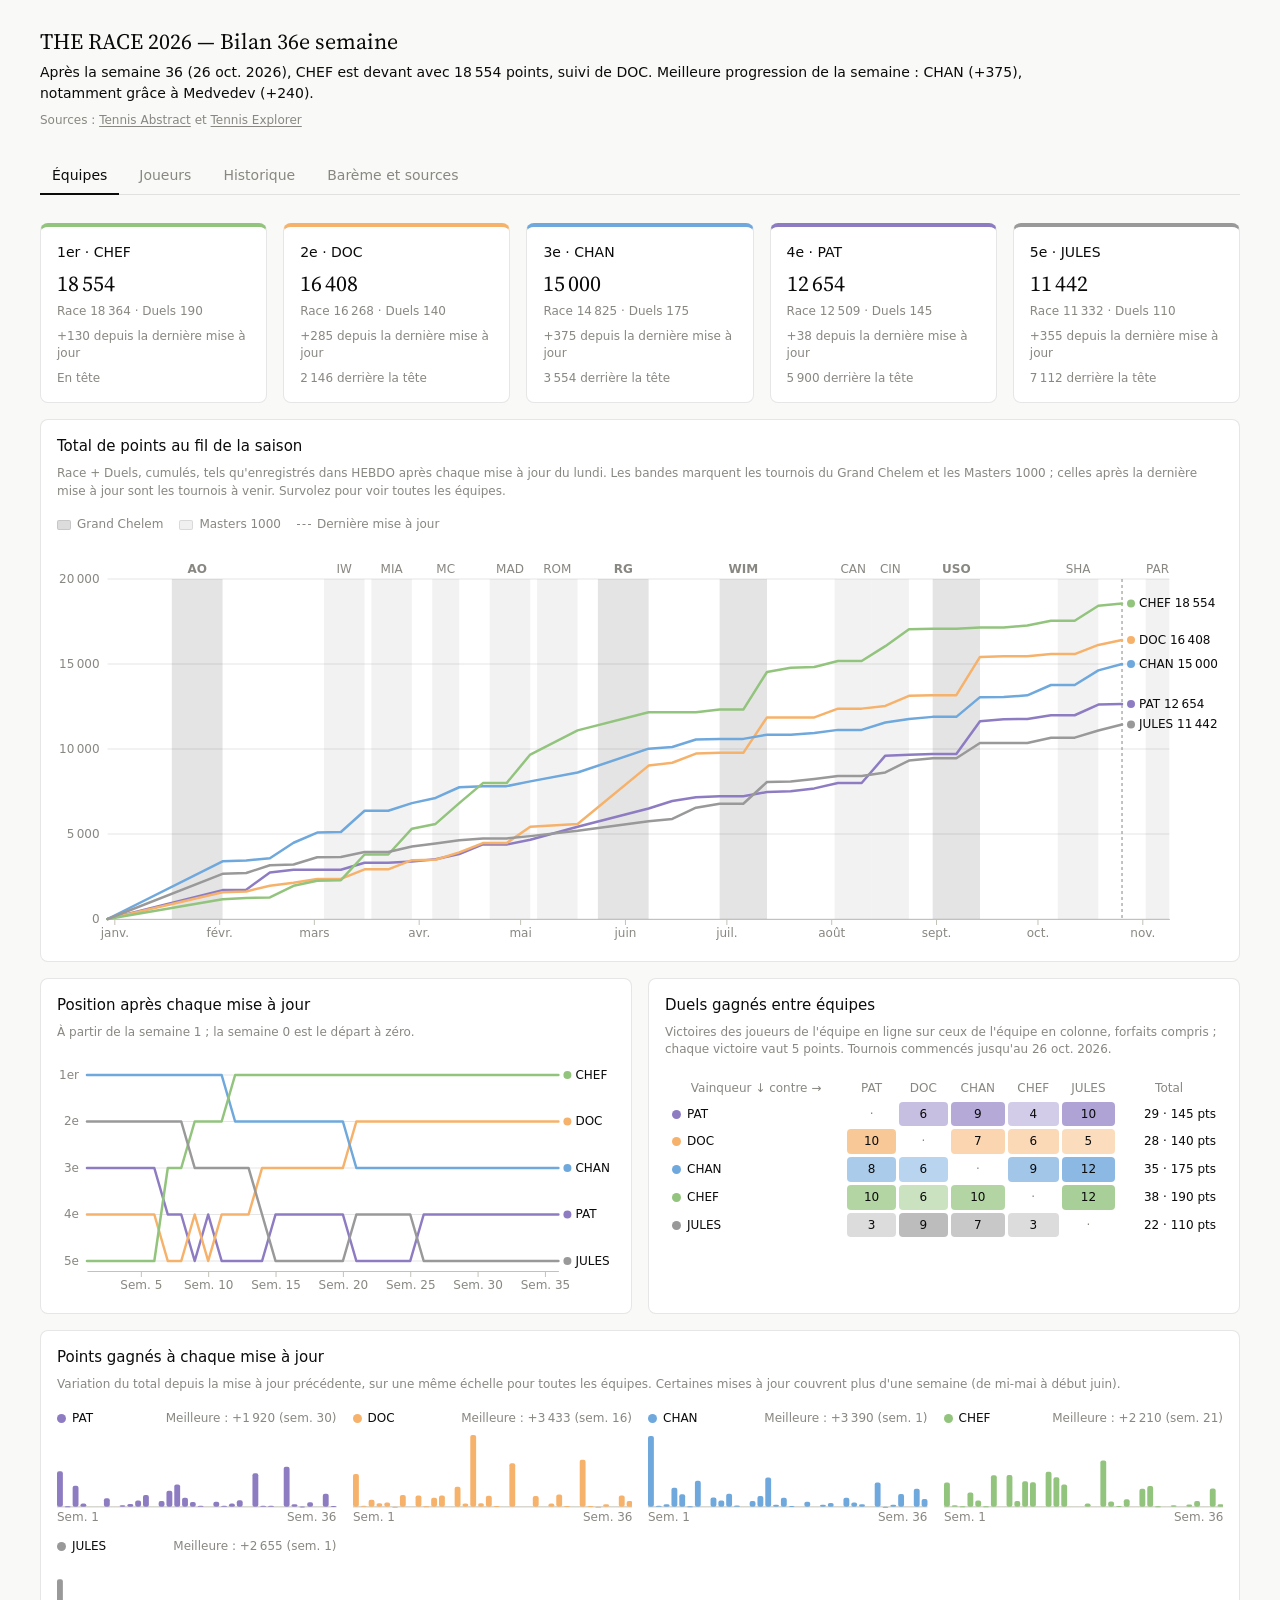
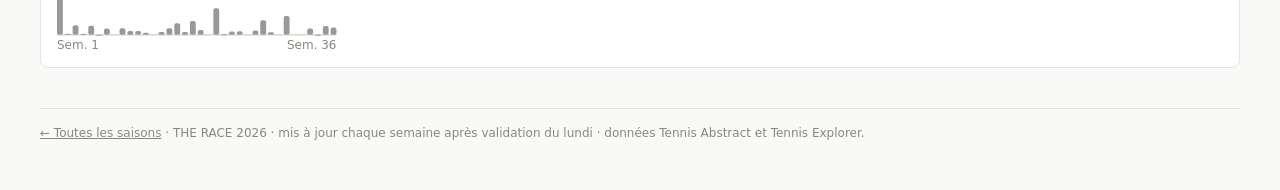
==== 2026/index.html @ b04ca981 "dashboard(2026): rework the Historique tab At Patrick's request (29 Oct 2026): - Palmarès: drop 3e, " ====
<!doctype html>
<html lang="fr">
<head>
  <meta charset="utf-8">
  <meta name="viewport" content="width=device-width, initial-scale=1">
  <meta name="robots" content="noindex, nofollow">
  <meta name="data-version" content="d1cd2b8565df">
  <title>THE RACE 2026 — Bilan 36e semaine</title>
  <meta name="description" content="Classement après la semaine 36 (26 octobre 2026) : CHEF en tête avec 18 554 points.">
  <meta property="og:type" content="website">
  <meta property="og:title" content="THE RACE 2026 — Bilan 36e semaine">
  <meta property="og:description" content="Classement après la semaine 36 (26 octobre 2026) : CHEF en tête avec 18 554 points.">
  <meta property="og:url" content="https://peozenou.github.io/race/2026/">
  <meta property="og:image" content="https://peozenou.github.io/race/2026/preview.png?v=d1cd2b8565df">
  <meta property="og:image:width" content="1200">
  <meta property="og:image:height" content="630">
  <link rel="icon" href="data:image/svg+xml,%3Csvg xmlns='http://www.w3.org/2000/svg' viewBox='0 0 64 64'%3E%3Ccircle cx='32' cy='32' r='28' fill='%23c8d94a'/%3E%3Cpath d='M10 22c14 6 30 6 44 0M10 42c14-6 30-6 44 0' stroke='%23fff' stroke-width='4' fill='none'/%3E%3C/svg%3E">
  <link rel="preconnect" href="https://fonts.googleapis.com">
  <link rel="preconnect" href="https://fonts.gstatic.com" crossorigin>
  <link rel="stylesheet" href="https://fonts.googleapis.com/css2?family=Source+Serif+4:opsz,wght@8..60,400;8..60,500&display=swap">
  <link rel="stylesheet" href="assets/theme.css?v=d1cd2b8565df">
  <script src="assets/d3.min.js"></script>
  <script src="assets/runtime.js?v=d1cd2b8565df"></script>
</head>
<body>
<main class="site">
<div id="dash-root">
<style>
.tr{font-family:var(--font-anthropic-sans);color:var(--color-fg);display:flex;flex-direction:column;gap:var(--cds-gap-lg);font-variant-numeric:tabular-nums}
.tr h1{font-family:var(--font-anthropic-serif);font-weight:400;font-size:var(--cds-font-size-title);margin:0;line-height:1.2}
.tr h2{font-size:var(--cds-font-size-heading);font-weight:var(--cds-font-weight-medium);margin:0}
.tr h3{font-size:var(--cds-font-size-body);font-weight:var(--cds-font-weight-medium);margin:var(--cds-gap-md) 0 var(--cds-gap-xs)}
.tr .tr-take{margin:var(--cds-gap-xs) 0 0;max-width:62rem;line-height:1.5}
.tr .tr-note{font-size:var(--cds-font-size-caption);color:var(--color-fg-muted);margin:var(--cds-gap-xs) 0 var(--cds-gap-md);line-height:1.45}
.tr .tr-head-note{margin-bottom:0}
.tr .tr-head-note a{color:inherit;text-decoration:underline;text-underline-offset:2px}
.tr .tr-head-note a:hover{color:var(--color-fg)}
.tr .tr-tabs{display:flex;gap:var(--cds-gap-xs);border-bottom:1px solid var(--color-border-line);flex-wrap:wrap}
.tr .tr-tab{appearance:none;background:none;border:0;border-bottom:2px solid transparent;margin-bottom:-1px;padding:var(--cds-pad-sm) var(--cds-pad-md);font:inherit;color:var(--color-fg-muted);cursor:pointer}
.tr .tr-tab[aria-selected="true"]{color:var(--color-fg);border-bottom-color:var(--color-fg)}
.tr .tr-page{display:flex;flex-direction:column;gap:var(--cds-gap-md)}
.tr .tr-page[hidden]{display:none}
.tr .tr-grid{display:grid;grid-template-columns:repeat(auto-fit,minmax(min(100%,20rem),1fr));gap:var(--cds-gap-md)}
.tr .tr-card{background:var(--color-panel);border:1px solid var(--color-border-line);border-radius:var(--cds-radius);padding:var(--cds-pad-lg);min-width:0}
.tr .tr-standings{display:grid;grid-template-columns:repeat(auto-fit,minmax(min(100%,10.5rem),1fr));gap:var(--cds-gap-md);min-height:9rem}
.tr .tr-team{border-top-width:4px;display:flex;flex-direction:column;gap:var(--cds-gap-xs)}
.tr .tr-team-top{display:flex;justify-content:space-between;align-items:baseline;gap:var(--cds-gap-sm);font-size:var(--cds-font-size-caption);color:var(--color-fg-muted)}
.tr .tr-team-name{font-weight:var(--cds-font-weight-medium);color:var(--color-fg);font-size:var(--cds-font-size-body)}
.tr .tr-big{font-family:var(--font-anthropic-serif);font-weight:400;font-size:var(--cds-font-size-title);line-height:1.1}
.tr .tr-sub{font-size:var(--cds-font-size-caption);color:var(--color-fg-muted)}
.tr .tr-up{color:var(--color-ok)}
.tr .tr-down{color:var(--color-bad)}
.tr .tr-pos{white-space:nowrap;font-variant-numeric:tabular-nums}
.tr .tr-muted{color:var(--color-fg-muted);font-style:italic}
.tr .tr-mark{color:var(--color-fg-muted);margin-left:1px;cursor:help}
.tr .tr-chart{position:relative;min-height:260px}
.tr .tr-chart svg,.tr .tr-mult svg{display:block}
.tr .tr-tick{fill:var(--color-fg-muted);font-size:var(--cds-font-size-caption)}
.tr .tr-axis .domain{stroke:var(--cds-chart-axis)}
.tr .tr-axis .tick line{stroke:var(--cds-chart-axis)}
.tr .tr-axis text{fill:var(--color-fg-muted);font-size:var(--cds-font-size-caption)}
.tr .tr-grid-line{stroke:var(--cds-chart-grid);stroke-width:1}
.tr .tr-endlabel{font-size:var(--cds-font-size-caption);fill:var(--color-fg)}
.tr .tr-band-label{font-size:var(--cds-font-size-caption);fill:var(--color-fg-muted)}
.tr .tr-seglabel{font-size:var(--cds-font-size-caption);fill:#1f1f1f;pointer-events:none}
.tr .tr-legend{display:flex;flex-wrap:wrap;gap:var(--cds-gap-md);font-size:var(--cds-font-size-caption);color:var(--color-fg-muted);margin:0 0 var(--cds-gap-sm)}
.tr .tr-legend span{display:inline-flex;align-items:center;gap:6px}
.tr .tr-lg{display:inline-block;width:14px;height:10px;border-radius:2px;border:1px solid var(--color-border-line)}
.tr .tr-lg-slam{background:color-mix(in srgb, var(--color-fg) 14%, transparent)}
.tr .tr-lg-m1000{background:color-mix(in srgb, var(--color-fg) 6%, transparent)}
.tr .tr-lg-last{width:14px;height:0;border:0;border-top:1px dashed var(--cds-chart-reference);border-radius:0}
.tr .tr-tip{position:absolute;pointer-events:none;background:var(--cds-surface-popover);border:1px solid var(--cds-border);border-radius:var(--cds-radius);box-shadow:var(--cds-shadow-popover);padding:var(--cds-pad-xs) var(--cds-pad-sm);font-size:var(--cds-font-size-caption);white-space:nowrap;z-index:3;display:none}
.tr .tr-tip-h{color:var(--cds-text-secondary);margin-bottom:2px}
.tr .tr-tip-r{display:flex;align-items:center;gap:6px}
.tr .tr-tip-r .tr-tip-v{margin-left:auto;padding-left:var(--cds-gap-sm)}
.tr .tr-tip-e{color:var(--cds-text-secondary);margin-top:2px}
.tr .tr-sw{width:8px;height:8px;border-radius:2px;display:inline-block;flex:none}
.tr .tr-legend .tr-lg-slot{display:flex;flex-wrap:wrap;align-items:center;gap:4px var(--cds-gap-md)}
.tr .tr-multiples{display:grid;grid-template-columns:repeat(auto-fit,minmax(min(100%,15rem),1fr));gap:var(--cds-gap-md);position:relative;min-height:7rem}
.tr .tr-mult-label{font-size:var(--cds-font-size-caption);display:flex;justify-content:space-between;gap:var(--cds-gap-sm);margin-bottom:4px}
.tr .tr-mult-label b{font-weight:var(--cds-font-weight-medium)}
.tr .tr-matrix-box{overflow-x:auto;min-height:10rem}
.tr .tr-matrix{width:100%;border-collapse:separate;border-spacing:3px;font-size:var(--cds-font-size-caption)}
.tr .tr-matrix th{font-weight:var(--cds-font-weight-medium);color:var(--color-fg-muted);text-align:center;padding:2px 4px}
.tr .tr-matrix th[scope=row]{text-align:left;color:var(--color-fg)}
.tr .tr-matrix td{text-align:center;padding:var(--cds-pad-xs);border-radius:4px;min-width:2.4rem}
.tr .tr-matrix td.tr-self{color:var(--color-fg-muted)}
.tr .tr-matrix td.tr-total{text-align:right;white-space:nowrap}
.tr .tr-filter{display:flex;flex-wrap:wrap;gap:var(--cds-gap-xs)}
.tr .tr-chip{appearance:none;font:inherit;font-size:var(--cds-font-size-caption);border:1px solid var(--color-border-line);background:var(--color-panel);color:var(--color-fg);border-radius:999px;padding:var(--cds-pad-xs) var(--cds-pad-md);cursor:pointer;display:inline-flex;align-items:center;gap:6px}
.tr .tr-chip[aria-pressed="true"]{border-color:var(--color-fg);font-weight:var(--cds-font-weight-medium)}
.tr .tr-card-head{display:flex;justify-content:space-between;align-items:flex-start;gap:var(--cds-gap-md);flex-wrap:wrap}
.tr .tr-search{font:inherit;font-size:var(--cds-font-size-caption);padding:var(--cds-pad-xs) var(--cds-pad-sm);border:1px solid var(--color-border-line);border-radius:var(--cds-radius);background:var(--color-bg);color:var(--color-fg);min-width:min(100%,12rem)}
.tr .tr-scroll{max-height:34rem;overflow:auto;container-type:inline-size}
.tr .tr-table{width:100%;border-collapse:collapse;font-size:var(--cds-font-size-caption)}
.tr .tr-table th{position:sticky;top:0;background:var(--color-panel);text-align:right;font-weight:var(--cds-font-weight-medium);color:var(--color-fg-muted);border-bottom:1px solid var(--color-border-line);padding:0;z-index:1;white-space:nowrap}
.tr .tr-table th.tr-l{text-align:left}
.tr .tr-table th button{appearance:none;background:none;border:0;font:inherit;color:inherit;cursor:pointer;padding:var(--cds-pad-xs) var(--cds-pad-sm);width:100%;text-align:inherit}
.tr .tr-table th span.tr-th{display:block;padding:var(--cds-pad-xs) var(--cds-pad-sm)}
.tr .tr-table td{padding:var(--cds-pad-xs) var(--cds-pad-sm);text-align:right;border-bottom:1px solid var(--color-border-line);white-space:nowrap}
.tr .tr-table td.tr-l{text-align:left}
.tr .tr-click tbody tr{cursor:pointer}
.tr .tr-click tbody tr:hover{background:var(--color-bg)}
.tr .tr-table tbody tr[aria-selected="true"]{background:var(--color-bg);box-shadow:inset 3px 0 0 var(--color-fg)}
.tr .tr-dot{display:inline-block;width:9px;height:9px;border-radius:50%;margin-right:6px;vertical-align:middle}
@container (max-width: 44rem){.tr .tr-sec{display:none}}
.tr .tr-kpis{display:grid;grid-template-columns:repeat(auto-fit,minmax(min(100%,8.5rem),1fr));gap:var(--cds-gap-md);margin:var(--cds-gap-md) 0}
.tr .tr-kpi-v{font-family:var(--font-anthropic-serif);font-size:var(--cds-font-size-title);font-weight:400;line-height:1.1}
.tr .tr-kpi-l{font-size:var(--cds-font-size-caption);color:var(--color-fg-muted)}
.tr .tr-bar-row{display:grid;grid-template-columns:5.5rem 1fr 4.5rem;align-items:center;gap:var(--cds-gap-sm);font-size:var(--cds-font-size-caption);margin:6px 0}
.tr .tr-bar-row .tr-r{text-align:right}
.tr .tr-bar{height:10px;background:var(--cds-chart-grid);border-radius:999px;overflow:hidden}
.tr .tr-bar>span{display:block;height:100%;border-radius:999px}
.tr .tr-fail{display:flex;align-items:center;justify-content:center;gap:6px;color:var(--color-fg-muted);font-size:var(--cds-font-size-caption);min-height:inherit;height:100%}
.tr .tr-fail::before{content:"";width:.375rem;height:.375rem;border-radius:50%;background:var(--color-bad)}
.tr [data-dash-source-state=empty]{color:transparent}
.tr [data-dash-source-state=refreshing]{opacity:.5;transition:opacity var(--cds-dur-slow)}
.tr .tr-prose ul{margin:0 0 var(--cds-gap-sm);padding-left:1.2rem;line-height:1.5}
.tr .tr-dl{display:grid;grid-template-columns:minmax(7rem,auto) 1fr;gap:var(--cds-gap-xs) var(--cds-gap-md);margin:0;font-size:var(--cds-font-size-caption)}
.tr .tr-dl dt{color:var(--color-fg-muted)}
.tr .tr-dl dd{margin:0}
.tr .tr-empty-msg{font-size:var(--cds-font-size-caption);color:var(--color-fg-muted)}
.tr .tr-hgrid{display:grid;grid-template-columns:repeat(auto-fill,minmax(min(100%,11.5rem),1fr));gap:var(--cds-gap-sm)}
.tr .tr-ed{appearance:none;font:inherit;text-align:left;color:inherit;background:var(--color-panel);border:1px solid var(--color-border-line);border-top-width:4px;border-radius:var(--cds-radius);padding:var(--cds-pad-md);cursor:pointer;display:flex;flex-direction:column;gap:4px;min-width:0}
.tr .tr-ed[aria-pressed="true"]{border-color:var(--color-fg);box-shadow:inset 0 0 0 1px var(--color-fg)}
.tr .tr-ed-y{display:flex;justify-content:space-between;align-items:baseline;gap:var(--cds-gap-xs)}
.tr .tr-ed-y b{font-family:var(--font-anthropic-serif);font-weight:400;font-size:var(--cds-font-size-title);line-height:1.1}
.tr .tr-ed ol{margin:2px 0 0;padding:0;list-style:none;font-size:var(--cds-font-size-caption)}
.tr .tr-ed li{display:flex;justify-content:space-between;gap:var(--cds-gap-xs)}
.tr .tr-tag{font-size:var(--cds-font-size-caption);color:var(--color-fg-muted);border:1px solid var(--color-border-line);border-radius:999px;padding:0 6px;white-space:nowrap}
.tr .tr-roster{border-collapse:separate;border-spacing:2px;font-size:var(--cds-font-size-caption);min-width:52rem;width:100%;table-layout:fixed}
.tr .tr-roster col.tr-rh{width:4.5rem}
.tr .tr-roster th{font-weight:var(--cds-font-weight-medium);color:var(--color-fg-muted);text-align:left;padding:2px 4px;white-space:nowrap}
.tr .tr-roster th[scope=row]{color:var(--color-fg)}
.tr .tr-roster td{vertical-align:top;padding:var(--cds-pad-xs) 6px;border-radius:4px;line-height:1.45;overflow-wrap:anywhere}
.tr .tr-roster td.tr-none{color:var(--color-fg-muted);text-align:center;vertical-align:middle}
.tr .tr-pl{display:block;border-radius:3px;padding:0 3px;margin:0 -3px 2px;cursor:default}
.tr .tr-pl.tr-hl{background:var(--color-fg);color:var(--color-panel)}
.tr .tr-pl.tr-hl .tr-ex,.tr .tr-pl.tr-hl .tr-mv{color:inherit}
.tr .tr-ex{color:var(--color-fg-muted);font-size:0.68rem;margin-left:3px;white-space:nowrap}
.tr .tr-mv{color:var(--color-fg-muted);margin-left:2px}
.tr .tr-path{display:inline-flex;flex-wrap:wrap;align-items:center;gap:4px}
.tr .tr-seg{display:inline-flex;align-items:center;gap:4px;white-space:nowrap}
.tr .tr-gap{color:var(--color-fg-muted);font-style:italic;white-space:nowrap}
.tr .tr-ed{position:relative}
.tr .tr-ed-pie{display:flex;align-items:center;gap:var(--cds-gap-sm);margin-top:2px}
.tr .tr-ed-pie svg{flex:none}
.tr .tr-ed-pie .tr-ed-c{font-size:var(--cds-font-size-caption);color:var(--color-fg-muted);line-height:1.35}
.tr .tr-ed-pie .tr-ed-c b{display:block;white-space:nowrap;color:var(--color-fg);font-weight:var(--cds-font-weight-medium)}
.tr .tr-ed-best{font-size:var(--cds-font-size-caption);line-height:1.35;border-top:1px solid var(--color-border-line);padding-top:var(--cds-pad-xs);margin-top:2px}
.tr .tr-ed-best span{color:var(--color-fg-muted)}
.tr .tr-ed-best b{font-weight:var(--cds-font-weight-medium)}
.tr .tr-pie-lbl{font-size:10px;fill:#1f1f1f;pointer-events:none;font-weight:500}
.tr .tr-xf-box{position:relative}
.tr .tr-xf-axis text{font-size:var(--cds-font-size-caption);fill:var(--color-fg-muted)}
.tr .tr-xf-list{display:flex;flex-direction:column;gap:6px;margin-top:var(--cds-gap-xs)}
.tr .tr-xf{display:grid;grid-template-columns:5.6rem 4.4rem 1fr;align-items:center;gap:var(--cds-gap-xs);font-size:var(--cds-font-size-caption)}
.tr .tr-xf-d{color:var(--color-fg-muted);white-space:nowrap}
.tr .tr-xf-sw{display:flex;flex-wrap:wrap;align-items:center;gap:4px}
.tr .tr-xf-p{border-radius:999px;padding:1px 8px;white-space:nowrap;border:1px solid transparent}
.tr .tr-xf-a{color:var(--color-fg-muted)}
.tr .tr-pill{display:inline-flex;align-items:center;gap:4px;border-radius:999px;padding:0 7px;white-space:nowrap}
.tr .tr-mv.tr-in{color:var(--color-ok);font-weight:var(--cds-font-weight-medium)}
.tr .tr-mv.tr-out{color:var(--color-bad);font-weight:var(--cds-font-weight-medium)}
.tr .tr-ex{border-radius:999px;padding:0 5px}
.tr .tr-tcols{display:grid;grid-template-columns:repeat(auto-fit,minmax(min(100%,12.5rem),1fr));gap:var(--cds-gap-sm);align-items:start}
.tr .tr-tcol{border:1px solid var(--color-border-line);border-top-width:4px;border-radius:var(--cds-radius);overflow:hidden}
.tr .tr-tcol-h{display:flex;justify-content:space-between;align-items:baseline;gap:var(--cds-gap-xs);padding:var(--cds-pad-xs) var(--cds-pad-sm);font-weight:var(--cds-font-weight-medium)}
.tr .tr-tcol-h span.tr-tcol-n{font-weight:400;font-size:var(--cds-font-size-caption);color:var(--color-fg-muted)}
.tr .tr-tcol ol{list-style:none;margin:0;padding:0}
.tr .tr-ten{padding:4px var(--cds-pad-sm);border-top:1px solid var(--color-border-line);font-size:var(--cds-font-size-caption);line-height:1.4}
.tr .tr-ten-n{display:flex;justify-content:space-between;gap:var(--cds-gap-xs)}
.tr .tr-ten-n b{font-weight:var(--cds-font-weight-medium);font-size:var(--cds-font-size-body)}
.tr .tr-ten-n b.tr-ten-old{font-weight:400}
.tr .tr-ten-y{color:var(--color-fg-muted);white-space:nowrap}
.tr .tr-ten-d{color:var(--color-fg-muted)}
.tr .tr-ten-x{margin-top:1px}
.tr .tr-ten.tr-hl{background:var(--color-fg);color:var(--color-panel)}
.tr .tr-ten.tr-hl .tr-ten-y,.tr .tr-ten.tr-hl .tr-ten-d,.tr .tr-ten.tr-hl .tr-mv{color:inherit}
.tr .tr-notes-y{display:grid;grid-template-columns:3.5rem 1fr;gap:var(--cds-gap-sm);padding:var(--cds-pad-xs) 0;border-top:1px solid var(--color-border-line)}
.tr .tr-notes-y b{font-family:var(--font-anthropic-serif);font-weight:400;font-size:var(--cds-font-size-body)}
.tr .tr-notes-y ul{margin:0}
</style>

<div class="tr" id="race-season" lang="fr">
  <header id="overview">
    <h1 id="head-title" data-source="standings" data-field="week" data-row="0">THE RACE 2026</h1>
    <p class="tr-take" id="takeaway"><span class="dash-skeleton">—</span></p>
    <p class="tr-note tr-head-note">Sources : <a href="https://www.tennisabstract.com/" target="_blank" rel="noopener">Tennis Abstract</a> et <a href="https://www.tennisexplorer.com/" target="_blank" rel="noopener">Tennis Explorer</a></p>
  </header>

  <nav class="tr-tabs" role="tablist" aria-label="Pages du tableau de bord">
    <button class="tr-tab" role="tab" id="tab-teams" data-tab="teams" aria-selected="true">Équipes</button>
    <button class="tr-tab" role="tab" id="tab-players" data-tab="players" aria-selected="false">Joueurs</button>
    <button class="tr-tab" role="tab" id="tab-history" data-tab="history" aria-selected="false">Historique</button>
    <button class="tr-tab" role="tab" id="tab-notes" data-tab="notes" aria-selected="false">Barème et sources</button>
  </nav>

  <section class="tr-page" id="teams" role="tabpanel" aria-labelledby="tab-teams">
    <div class="tr-standings" id="standings" data-source="standings"></div>

    <div class="tr-card" id="totals-card">
      <h2>Total de points au fil de la saison</h2>
      <p class="tr-note">Race + Duels, cumulés, tels qu'enregistrés dans HEBDO après chaque mise à jour du lundi. Les bandes marquent les tournois du Grand Chelem et les Masters 1000 ; celles après la dernière mise à jour sont les tournois à venir. Survolez pour voir toutes les équipes.</p>
      <div class="tr-legend" aria-hidden="true">
        <span><i class="tr-lg tr-lg-slam"></i>Grand Chelem</span>
        <span><i class="tr-lg tr-lg-m1000"></i>Masters 1000</span>
        <span><i class="tr-lg tr-lg-last"></i>Dernière mise à jour</span>
      </div>
      <div class="tr-chart dash-skeleton" id="totals-chart" data-source="team_weeks calendar team_colors"></div>
    </div>

    <div class="tr-grid">
      <div class="tr-card" id="rank-card">
        <h2>Position après chaque mise à jour</h2>
        <p class="tr-note">À partir de la semaine 1 ; la semaine 0 est le départ à zéro.</p>
        <div class="tr-chart dash-skeleton" id="rank-chart" data-source="team_weeks team_colors"></div>
      </div>
      <div class="tr-card" id="duels-card">
        <h2>Duels gagnés entre équipes</h2>
        <p class="tr-note">Victoires des joueurs de l'équipe en ligne sur ceux de l'équipe en colonne, forfaits compris ; chaque victoire vaut 5 points. Tournois commencés jusqu'au <span id="duel-asof" data-source="players" data-field="matches_through" data-row="0">—</span>.</p>
        <div class="tr-matrix-box dash-skeleton" id="duel-matrix"></div>
      </div>
    </div>

    <div class="tr-card" id="gains-card">
      <h2>Points gagnés à chaque mise à jour</h2>
      <p class="tr-note">Variation du total depuis la mise à jour précédente, sur une même échelle pour toutes les équipes. Certaines mises à jour couvrent plus d'une semaine (de mi-mai à début juin).</p>
      <div class="tr-multiples dash-skeleton" id="gains-chart" data-source="team_weeks team_colors"></div>
    </div>
  </section>

  <section class="tr-page" id="players" role="tabpanel" aria-labelledby="tab-players" hidden>
    <p class="tr-take" id="players-take"><span class="dash-skeleton">—</span></p>
    <div class="tr-filter" id="team-filter" role="group" aria-label="Équipe"></div>

    <div class="tr-card" id="composition-card">
      <h2>Contributions par équipe</h2>
      <p class="tr-note">Points Race de chaque joueur à la dernière mise à jour, total cumulé par équipe ; le détail par joueur s’obtient en passant dessus.</p>
      <div class="tr-legend" id="composition-legend" hidden></div>
      <div class="tr-chart dash-skeleton" id="composition-chart" data-source="player_season team_colors"></div>
    </div>

    <div class="tr-card" id="scatter-card">
      <h2>Tournois disputés et points par tournoi</h2>
      <p class="tr-note">Chaque bulle est un joueur : nombre de tournois disputés en 2026 (horizontal) et points Race moyens par tournoi (vertical) ; la surface de la bulle suit son total de points Race. Sont comptés les tournois où il a joué au moins un match, qualifications comprises, hors Coupe Davis et Laver Cup, qui ne rapportent pas de points ATP. Le filtre d'équipe s'applique aussi à ce graphique ; les axes restent à l'échelle de tous les joueurs, pour comparer les équipes entre elles. Données de la dernière mise à jour.</p>
      <div class="tr-legend" id="scatter-legend" aria-hidden="true"></div>
      <div class="tr-chart dash-skeleton" id="scatter-chart" data-source="player_events team_colors"></div>
    </div>

    <div class="tr-card" id="table-card">
      <div class="tr-card-head">
        <div>
          <h2>Joueurs</h2>
          <p class="tr-note">Points Race et gains : JOUEURS, c'est-à-dire la contribution comptée pour l'équipe. Bilan, titres, duels et classement ATP : dernière mise à jour ; Elo au <span id="tbl-elo" data-source="players" data-field="elo_date" data-row="0">—</span>. Cliquez sur une ligne pour voir la saison du joueur.</p>
        </div>
        <input type="search" class="tr-search" id="player-search" placeholder="Rechercher un joueur" aria-label="Rechercher un joueur">
      </div>
      <div class="tr-scroll">
        <table class="tr-table tr-click" id="player-table" data-source="player_season" data-row-key="player">
          <thead><tr>
            <th class="tr-l" data-field="pos"><button type="button" data-sort="pos" title="Place parmi les 30 postes selon les points Race comptés, et variation depuis la semaine précédente">Rang</button></th>
            <th class="tr-l" data-field="short"><button type="button" data-sort="short">Joueur</button></th>
            <th class="tr-l" data-field="team"><button type="button" data-sort="team">Équipe</button></th>
            <th data-field="race"><button type="button" data-sort="race">Pts Race</button></th>
            <th data-field="share"><button type="button" data-sort="share">Part de l'équipe</button></th>
            <th data-field="gain_week"><button type="button" data-sort="gain_week">Dern. sem.</button></th>
            <th class="tr-sec" data-field="gain_4"><button type="button" data-sort="gain_4">4 dern. sem.</button></th>
            <th class="tr-sec tr-l" data-field="series"><span class="tr-th">Tendance</span></th>
            <th data-field="record"><button type="button" data-sort="win_pct">V–D</button></th>
            <th class="tr-sec" data-field="titles"><button type="button" data-sort="titles">Titres</button></th>
            <th data-field="duel_pts"><button type="button" data-sort="duel_pts">Pts duels</button></th>
            <th class="tr-sec" data-field="atp_rank"><button type="button" data-sort="atp_rank">Rang ATP</button></th>
            <th class="tr-sec" data-field="elo"><button type="button" data-sort="elo">Elo</button></th>
          </tr></thead>
          <tbody></tbody>
        </table>
      </div>
      <p class="tr-note" id="player-qual" data-source="player_season" hidden></p>
    </div>

    <div class="tr-card" id="player-detail">
      <p class="tr-empty-msg" id="detail-empty">Choisissez un joueur dans le tableau pour voir sa saison.</p>
      <div id="detail-body" hidden>
        <h2 id="detail-name"></h2>
        <div class="tr-filter" id="detail-pick" role="group" aria-label="Saison affichée" hidden></div>
        <p class="tr-note" id="detail-sub"></p>
        <div class="tr-kpis" id="detail-kpis"></div>
        <p class="tr-note" id="detail-qual" hidden></p>
        <div class="tr-grid">
          <div>
            <h3 id="detail-race-title">Points Race à chaque mise à jour</h3>
            <div class="tr-chart" id="detail-race" data-source="joueurs hebdo"></div>
          </div>
          <div>
            <h3>Bilan par surface</h3>
            <div id="detail-surface"></div>
            <h3>Bilan par catégorie de tournoi</h3>
            <table class="tr-table" id="detail-levels" data-source="player_levels" data-row-key="player,level">
              <thead><tr><th class="tr-l" data-field="level"><span class="tr-th">Catégorie</span></th><th data-field="w"><span class="tr-th">Gagnés</span></th><th data-field="l"><span class="tr-th">Perdus</span></th></tr></thead>
              <tbody></tbody>
            </table>
            <p class="tr-note" id="detail-extra"></p>
          </div>
        </div>
        <h3>Derniers matchs</h3>
        <div class="tr-scroll">
          <table class="tr-table" id="detail-matches" data-source="matches" data-row-key="mid">
            <thead><tr>
              <th class="tr-l" data-field="event_date"><span class="tr-th">Semaine du</span></th>
              <th class="tr-l" data-field="event"><span class="tr-th">Tournoi</span></th>
              <th class="tr-l" data-field="round"><span class="tr-th">Tour</span></th>
              <th class="tr-l tr-sec" data-field="surface"><span class="tr-th">Surface</span></th>
              <th class="tr-l" data-field="result"><span class="tr-th">Résultat</span></th>
              <th class="tr-l" data-field="opponent"><span class="tr-th">Adversaire</span></th>
              <th class="tr-sec" data-field="opponent_rank"><span class="tr-th">Rang adv.</span></th>
              <th class="tr-l tr-sec" data-field="score"><span class="tr-th">Score</span></th>
            </tr></thead>
            <tbody></tbody>
          </table>
        </div>
      </div>
    </div>
  </section>

  <section class="tr-page" id="history" role="tabpanel" aria-labelledby="tab-history" hidden>
    <div class="tr-card" id="hist-honours-card">
      <h2>Palmarès</h2>
      <p class="tr-note">Classements finaux des éditions terminées, de 2019 à 2025 ; chaque équipe est jugée sur les éditions qu'elle a disputées, indiquées avec son rang moyen. Le nombre d'équipes a changé (3 en 2019, 4 de 2020 à 2024, 5 depuis 2025), si bien qu'un même rang moyen n'a pas tout à fait le même poids. Le % total pts est la part moyenne de l'équipe dans le total des points de toutes les équipes ; il compare les éditions malgré le changement de barème en 2022 (points par tour atteint jusqu'en 2021, points ATP Race ensuite).</p>
      <div class="tr-scroll">
        <table class="tr-table" id="hist-honours" data-source="hist_honours" data-row-key="team">
          <thead><tr>
            <th class="tr-l"><span class="tr-th">Équipe</span></th>
            <th><span class="tr-th">Titres</span></th>
            <th class="tr-l tr-sec"><span class="tr-th">Années</span></th>
            <th class="tr-sec"><span class="tr-th">2e</span></th>
            <th class="tr-l"><span class="tr-th">Rang moyen</span></th>
            <th><span class="tr-th">% total pts</span></th>
            <th><span class="tr-th">2026 (en cours)</span></th>
          </tr></thead>
          <tbody></tbody>
        </table>
      </div>
    </div>

    <div class="tr-card" id="hist-bump-card">
      <h2>Classement final de chaque édition</h2>
      <p class="tr-note">Position de chaque équipe à la fin de chaque édition ; 2026 en pointillé, à la dernière mise à jour. Survolez pour voir les totaux.</p>
      <div class="tr-chart dash-skeleton" id="hist-bump" data-source="hist_season_list team_colors"></div>
    </div>

    <div class="tr-card" id="hist-editions-card">
      <h2>Éditions</h2>
      <p class="tr-note">Cliquer sur chaque édition pour voir les détails.</p>
      <div class="tr-hgrid" id="hist-editions" data-source="hist_season_list hist_players player_season team_colors"></div>
      <div id="hist-season" hidden>
        <h3 id="hist-season-title"></h3>
        <p class="tr-take" id="hist-season-take"></p>
        <div class="tr-legend" id="hist-season-legend" aria-hidden="true">
          <span><i class="tr-lg tr-lg-slam"></i>Grand Chelem</span>
          <span><i class="tr-lg tr-lg-m1000"></i>Masters 1000</span>
        </div>
        <div class="tr-chart" id="hist-season-chart" data-source="hist_hebdo hist_calendar"></div>
        <div class="tr-grid">
          <div>
            <h3>Meilleurs joueurs de l'édition</h3>
            <p class="tr-note" id="hist-top-note"></p>
            <div class="tr-scroll">
              <table class="tr-table" id="hist-top" data-source="hist_players">
                <thead><tr>
                  <th class="tr-l"><span class="tr-th">Joueur</span></th>
                  <th class="tr-l"><span class="tr-th">Équipe</span></th>
                  <th><span class="tr-th">Points comptés</span></th>
                  <th><span class="tr-th">V–D</span></th>
                  <th><span class="tr-th">Titres</span></th>
                  <th><span class="tr-th">Rang ATP</span></th>
                </tr></thead>
                <tbody></tbody>
              </table>
            </div>
          </div>
          <div>
            <h3>Transferts en cours de saison</h3>
            <p class="tr-note" id="hist-transfers-note">Date de chaque transfert dans la saison ; couleur de l'équipe pour le joueur sortant, teinte plus foncée pour le joueur entrant.</p>
            <div class="tr-xf-box" id="hist-transfers" data-source="hist_season_list team_colors"></div>
          </div>
        </div>
      </div>
    </div>

    <div class="tr-card" id="hist-rosters-card">
      <div class="tr-card-head">
        <div>
          <h2>Compositions des équipes</h2>
          <p class="tr-note" id="hist-rosters-note"></p>
        </div>
        <div class="tr-filter" id="hist-roster-view" role="group" aria-label="Présentation">
          <button type="button" class="tr-chip" data-view="season" aria-pressed="true">Par édition</button>
          <button type="button" class="tr-chip" data-view="team" aria-pressed="false">Par équipe</button>
        </div>
      </div>
      <div class="tr-matrix-box dash-skeleton" id="hist-rosters" data-source="hist_roster_all team_colors"></div>
      <div class="tr-tcols dash-skeleton" id="hist-tenures" data-source="hist_tenures team_colors" hidden></div>
    </div>

    <div class="tr-card" id="hist-movers-card">
      <h2>Joueurs passés par plusieurs équipes</h2>
      <p class="tr-note">Parcours de chaque joueur sélectionné par au moins deux équipes, dans l'ordre des éditions ; les éditions où il n'était dans aucune équipe apparaissent en italique.</p>
      <div class="tr-scroll">
        <table class="tr-table" id="hist-movers" data-source="hist_movers" data-row-key="key">
          <thead><tr>
            <th class="tr-l"><span class="tr-th">Joueur</span></th>
            <th class="tr-l"><span class="tr-th">Parcours</span></th>
            <th><span class="tr-th">Équipes</span></th>
          </tr></thead>
          <tbody></tbody>
        </table>
      </div>
    </div>

    <div class="tr-card" id="hist-departures-card">
      <div class="tr-card-head">
        <div>
          <h2>Que deviennent les joueurs partis ?</h2>
          <p class="tr-note" id="hist-dep-note">Chaque départ d'une équipe, en fin d'édition ou en cours de saison, avec le classement ATP du joueur en fin d'année ensuite, qu'il ait rejoint une autre équipe ou non. ▲ : mieux classé aujourd'hui qu'à son départ.</p>
        </div>
      </div>
      <div class="tr-filter" id="hist-dep-filter" role="group" aria-label="Équipe quittée"></div>
      <div class="tr-scroll">
        <table class="tr-table" id="hist-departures" data-source="hist_departures" data-row-key="id">
          <thead><tr>
            <th class="tr-l"><span class="tr-th">Joueur</span></th>
            <th class="tr-l"><span class="tr-th">Quitte</span></th>
            <th class="tr-l"><span class="tr-th">Départ</span></th>
            <th><span class="tr-th">Rang ATP au départ</span></th>
            <th class="tr-l"><span class="tr-th">Ensuite</span></th>
            <th class="tr-l tr-sec"><span class="tr-th">Rang ATP en fin d'année</span></th>
            <th><span class="tr-th">Meilleur rang depuis</span></th>
            <th><span class="tr-th">Rang actuel</span></th>
          </tr></thead>
          <tbody></tbody>
        </table>
      </div>
      <p class="tr-note" id="hist-dep-src"></p>
    </div>
  </section>

  <section class="tr-page" id="notes" role="tabpanel" aria-labelledby="tab-notes" hidden>
    <div class="tr-grid">
      <div class="tr-card tr-prose" id="scoring">
        <h2>Comment les points sont comptés</h2>
        <p class="tr-note">Tel que le classeur les calcule.</p>
        <ul>
          <li><b>Race</b> : somme des points ATP Race des six joueurs de l'équipe (Tennis Explorer), plus tout ajustement d'équipe approuvé.</li>
          <li><b>Duels</b> : 5 points pour chaque victoire d'un joueur de l'équipe sur un joueur d'une autre équipe, comptée lorsque la date du tournoi sur Tennis Abstract précède la clôture du lundi.</li>
          <li><b>Total</b> = Race + Duels. Le classement s'appuie sur les effectifs actuels, et non sur l'appartenance au moment de chaque match.</li>
          <li><b>Transferts</b> : l'équipe garde les points Race et de duel acquis par le joueur sortant ; le joueur entrant ne compte que les points gagnés après son arrivée. <span id="transfers-list" data-source="players">—</span></li>
        </ul>
      </div>
      <div class="tr-card" id="sources-card">
        <h2>Sources et dates</h2>
        <p class="tr-note">Ce que lit chaque partie de la page.</p>
        <dl class="tr-dl">
          <dt>Totaux d'équipe</dt><dd>Feuille HEBDO du classeur, instantané. Dernière mise à jour : <span id="src-week" data-source="standings" data-field="date" data-row="0">—</span>.</dd>
          <dt>Points Race des joueurs</dt><dd>Feuille JOUEURS du classeur, instantané.</dd>
          <dt>Couleurs des équipes</dt><dd>Celles du classeur.</dd>
          <dt>Matchs et duels</dt><dd>Tennis Abstract, copiés dans le classeur ; tournois commencés jusqu'au <span id="src-matches" data-source="players" data-field="matches_through" data-row="0">—</span>.</dd>
          <dt>Classements ATP et Race</dt><dd>Tennis Explorer, <span id="src-rank" data-source="players" data-field="rankings_date" data-row="0">—</span>.<span id="src-rank-out" data-source="players" data-field="rankings_date"></span></dd>
          <dt>Elo et yElo</dt><dd>Tennis Abstract, <span id="src-elo" data-source="players" data-field="elo_date" data-row="0">—</span>.</dd>
          <dt>Calendrier</dt><dd>Calendrier ATP Tour 2026 (Grand Chelem et Masters 1000).</dd>
          <dt>Historique</dt><dd>Classeurs THE RACE 2019 à 2025 convertis au format de ce tableau, corrections documentées (dossier <a href="https://github.com/peozenou/race/tree/main/history" target="_blank" rel="noopener">history</a>) ; 2026 à la dernière mise à jour. Classements ATP de fin d'année : Jeff Sackmann (2019 à 2023), Tennis Explorer (2024 à 2026).</dd>
        </dl>
      </div>
    </div>
    <div class="tr-card tr-prose" id="data-notes-card">
      <h2>Notes sur les données</h2>
      <p class="tr-note">Corrections et réserves sur les données de chaque édition ; le détail figure dans le dossier <a href="https://github.com/peozenou/race/tree/main/history" target="_blank" rel="noopener">history</a>.</p>
      <div id="data-notes"></div>
    </div>

  </section>
</div>

<script>
dash.calc('standings', {
  inputs: ['hebdo'],
  title: 'Classement à la dernière mise à jour',
  description: "Chaque équipe à la dernière semaine de HEBDO, classée par total, avec la variation depuis la semaine précédente et les écarts avec la tête et avec l'équipe juste devant.",
  fn: (hebdo) => {
    const weeks = [...new Set(hebdo.map((r) => r.week))].sort((a, b) => a - b);
    const last = weeks[weeks.length - 1];
    const prev = weeks.length > 1 ? weeks[weeks.length - 2] : null;
    const order = (w) => hebdo.filter((r) => r.week === w).sort((a, b) => b.total - a.total || a.team.localeCompare(b.team));
    const now = order(last);
    const before = prev === null ? [] : order(prev);
    return now.map((r, i) => {
      const p = before.find((b) => b.team === r.team);
      return {
        team: r.team, rank: i + 1, week: r.week, date: r.date, total: r.total, race: r.race, duels: r.duels,
        change: p ? r.total - p.total : null,
        previous_rank: p ? before.indexOf(p) + 1 : null,
        gap_to_leader: now[0].total - r.total,
        gap_to_next: i > 0 ? now[i - 1].total - r.total : null,
      };
    });
  },
});

dash.calc('team_weeks', {
  inputs: ['hebdo'],
  title: "Totaux d'équipe par semaine",
  description: "Chaque semaine de HEBDO avec la position de chaque équipe cette semaine-là et les points gagnés depuis la mise à jour précédente.",
  fn: (hebdo) => {
    const weeks = [...new Set(hebdo.map((r) => r.week))].sort((a, b) => a - b);
    const out = [];
    weeks.forEach((w, k) => {
      const rows = hebdo.filter((r) => r.week === w).sort((a, b) => b.total - a.total || a.team.localeCompare(b.team));
      rows.forEach((r, i) => {
        const prev = k > 0 ? hebdo.find((p) => p.week === weeks[k - 1] && p.team === r.team) : null;
        out.push({ team: r.team, week: w, date: r.date, total: r.total, race: r.race, duels: r.duels, rank: i + 1, gain: prev ? r.total - prev.total : null });
      });
    });
    return out;
  },
});

// Approved qualifications shown on the page (release 2026-10-26-w36-r1); the data files are not altered.
// 'hold': an incoming player's contribution stays at 0 until the transfer entry baseline is established.
// 'adjust': an approved team adjustment is included in the credited JOUEURS contribution.
// Each entry applies only while the latest JOUEURS week confirms it (hold: credited 0; adjust: credited differs from raw Race).
// Lehecka's hold ended with w35-r2/w36-r1: entry baseline confirmed at 2 055 (TE, 5 Oct 2026), credited from week 35.
const RACE_QUAL = {
  'Kouame Moise': { kind: 'adjust' },
};

dash.calc('player_season', {
  inputs: ['joueurs', 'players'],
  title: 'Bilan de saison par joueur',
  description: "Une ligne par poste de l'équipe (six par équipe) : points Race comptés à la dernière mise à jour, part de la somme Race de l'équipe et gains récents (JOUEURS), joints par nom au bilan, aux titres, aux duels, au rang ATP et à l'Elo. Un remplacement en cours de saison forme une seule ligne « sortant/entrant » qui additionne les deux contributions ; bilan, rang et Elo sont ceux du joueur entrant, les points de duel ceux du poste. Les graphiques distinguent les deux parts : couleur de l'équipe pour le sortant, teinte plus foncée pour l'entrant. Une contribution retenue en attente du point de départ d'un transfert n'a pas de gain affiché.",
  fn: (joueurs, players) => {
    const weeks = [...new Set(joueurs.map((r) => r.week))].sort((a, b) => a - b);
    const last = weeks[weeks.length - 1];
    const val = new Map(joueurs.map((r) => [r.player + '|' + r.week, r.race]));
    const at = (n, w) => (w === undefined || !val.has(n + '|' + w) ? null : val.get(n + '|' + w));
    const teamOf = new Map(joueurs.map((r) => [r.player, r.team]));
    const sums = new Map();
    teamOf.forEach((t, n) => sums.set(t, (sums.get(t) || 0) + (at(n, last) || 0)));
    const base = (s) => String(s || '').replace(/ \((sorti|entré)\)$/, '');
    // Pair each outgoing player with the incoming player of the same team and transfer date.
    const moves = new Map();
    players.filter((p) => p.transfer_date && teamOf.has(p.player)).forEach((p) => {
      const k = teamOf.get(p.player) + '|' + p.transfer_date;
      const m = moves.get(k) || { out: [], in: [] };
      (/\(sorti\)$/.test(p.short || '') ? m.out : m.in).push(p);
      moves.set(k, m);
    });
    const slotOf = new Map();
    moves.forEach((m) => {
      if (m.out.length !== 1 || m.in.length !== 1) return;
      const s = { out: m.out[0].player, in: m.in[0].player, outShort: base(m.out[0].short), inShort: base(m.in[0].short), date: m.in[0].transfer_date };
      slotOf.set(s.out, s); slotOf.set(s.in, s);
    });
    const single = (n) => {
      const p = players.find((x) => x.player === n) || {};
      const race = at(n, last);
      const w1 = at(n, weeks[weeks.length - 2]);
      const w4 = at(n, weeks[weeks.length - 5]);
      const played = (p.w || 0) + (p.l || 0);
      const sum = sums.get(teamOf.get(n));
      const raw = p.race_points ?? null;
      const q = RACE_QUAL[n];
      const qual = !q ? null
        : q.kind === 'hold' ? (race === 0 && p.transfer_date ? 'hold' : null)
        : q.kind === 'adjust' ? (race !== null && raw !== null && race !== raw ? 'adjust' : null) : null;
      const held = qual === 'hold';
      return {
        player: n, short: p.short || n, team: teamOf.get(n), week: last, race, raw, qual,
        share: held ? null : sum ? race / sum : null,
        gain_week: held || w1 === null || race === null ? null : race - w1,
        gain_4: held || w4 === null || race === null ? null : race - w4,
        series: weeks.map((w) => (held ? null : at(n, w))),
        w: p.w ?? null, l: p.l ?? null,
        record: p.w === undefined ? null : `${p.w}–${p.l}`,
        win_pct: played ? p.w / played : null,
        titles: p.titles ?? null, duel_pts: p.duel_pts ?? null,
        atp_rank: p.atp_rank ?? null, elo: p.elo ?? null, yelo: p.yelo ?? null,
        slot: null,
      };
    };
    const out = [];
    [...teamOf.keys()].forEach((n) => {
      const s = slotOf.get(n);
      if (!s) { out.push(single(n)); return; }
      if (n !== s.in) return; // the slot is emitted once, under the incoming player
      const a = single(s.out), b = single(s.in);
      const series = weeks.map((w) => { const x = at(s.out, w), y = at(s.in, w); return x === null && y === null ? null : (x || 0) + (y || 0); });
      const race = series[series.length - 1];
      const w1 = series.length > 1 ? series[series.length - 2] : null;
      const w4 = series.length > 4 ? series[series.length - 5] : null;
      const held = b.qual === 'hold';
      const sum = sums.get(b.team);
      out.push(Object.assign({}, b, {
        short: s.outShort + '/' + s.inShort, race, series,
        share: sum && race !== null ? race / sum : null,
        gain_week: held || w1 === null || race === null ? null : race - w1,
        gain_4: held || w4 === null || race === null ? null : race - w4,
        duel_pts: a.duel_pts === null && b.duel_pts === null ? null : (a.duel_pts || 0) + (b.duel_pts || 0),
        slot: s, out_race: a.race, in_race: b.race,
        out_series: weeks.map((w) => at(s.out, w)), in_series: weeks.map((w) => at(s.in, w)),
      }));
    });
    // Position of each lineup line among all lines by credited Race points, this week and the week before
    // (ties share a position). A line with no credited value that week has no position.
    const posAt = (i) => {
      const v = out.map((r) => (r.series && r.series.length > i && i >= 0 ? r.series[i] : null));
      return v.map((x) => (x === null ? null : 1 + v.filter((y) => y !== null && y > x).length));
    };
    const now = posAt(weeks.length - 1), before = posAt(weeks.length - 2);
    out.forEach((r, i) => { r.pos = now[i]; r.prev_pos = before[i]; r.pos_move = now[i] !== null && before[i] !== null ? before[i] - now[i] : null; });
    return out;
  },
});

dash.calc('duel_matrix', {
  inputs: ['matches'],
  title: 'Duels gagnés entre équipes',
  description: "Victoires (forfaits compris, comme dans le décompte des duels) des joueurs de chaque équipe sur les joueurs d'une autre équipe, avec le total de chaque équipe et ses points à 5 par victoire.",
  fn: (matches) => {
    const teams = [...new Set(matches.map((m) => m.team))];
    const rows = [];
    teams.forEach((t) => {
      let all = 0;
      teams.forEach((o) => {
        if (t === o) return;
        const wins = matches.filter((m) => m.team === t && m.opponent_team === o && m.result === 'V').length;
        all += wins;
        rows.push({ team: t, opponent_team: o, wins, points: wins * 5 });
      });
      rows.push({ team: t, opponent_team: 'Toutes', wins: all, points: all * 5 });
    });
    return rows;
  },
});

dash.calc('player_levels', {
  inputs: ['matches'],
  title: 'Bilan par catégorie de tournoi',
  description: "Victoires et défaites par joueur et par catégorie de tournoi (Grand Chelem, Masters 1000, ATP 500/250, compétitions par équipes, qualifications, Challenger, ITF), hors forfaits.",
  fn: (matches) => {
    const by = new Map();
    matches.forEach((m) => {
      if (m.walkover) return;
      const k = m.player + '|' + m.level;
      const r = by.get(k) || { player: m.player, level: m.level, w: 0, l: 0 };
      if (m.result === 'V') r.w += 1; else r.l += 1;
      by.set(k, r);
    });
    return [...by.values()];
  },
});

dash.calc('player_events', {
  inputs: ['matches', 'players'],
  title: 'Tournois et points par tournoi',
  description: "Pour chaque joueur : tournois 2026 disputés (au moins un match joué hors forfait, qualifications comprises, hors Coupe Davis et Laver Cup), points Race à la dernière mise à jour et points Race moyens par tournoi.",
  fn: (matches, players) => {
    const seen = new Map();
    matches.forEach((m) => {
      if (m.walkover || m.event.startsWith('Coupe Davis') || m.event === 'Laver Cup') return;
      if (!seen.has(m.player)) seen.set(m.player, new Set());
      seen.get(m.player).add(m.event + '|' + m.event_date);
    });
    return players.map((p) => {
      const events = seen.has(p.player) ? seen.get(p.player).size : 0;
      return { player: p.player, short: p.short, team: p.team, events, race_points: p.race_points, points_per_event: events && p.race_points !== null ? p.race_points / events : null };
    });
  },
});

// ---------------------------------------------------------------- Historique (league history 2019 onwards)
// Completed editions come from ../history/data (converted workbooks, corrections documented there);
// the current edition is always read from this season's live data.
const HIST_CURRENT = 2026;
const histBase = (s) => String(s || '').replace(/ \((sorti|entré)\)$/, '');

dash.calc('hist_season_list', {
  inputs: ['hist_seasons', 'standings', 'players'],
  title: 'Éditions de THE RACE',
  description: "Une ligne par édition : barème, statut, équipes, classement final (dernière mise à jour pour l'édition en cours), champion et nombre de transferts en cours de saison.",
  fn: (seasons, standings, players) => {
    const out = seasons.filter((s) => s.season < HIST_CURRENT).map((s) => ({
      season: s.season, scoring: s.scoring_system, status: s.status, teams: s.teams.slice(),
      standings: s.final_standings.map((f) => ({ rank: f.rank, team: f.team, total: f.total, race: f.race, duels: f.duels })),
      champion: s.champion, week: s.final_week, date: s.final_date,
      transfers: (s.transfers || []).map((t) => ({ team: t.team, out: t.out, in: t.in, date: t.date })),
    }));
    if (standings.length) {
      const moves = new Map();
      players.filter((p) => p.transfer_date).forEach((p) => {
        const k = p.team + '|' + p.transfer_date;
        const m = moves.get(k) || { team: p.team, date: p.transfer_date, out: [], in: [] };
        (/\(sorti\)$/.test(p.short || '') ? m.out : m.in).push(p.full);
        moves.set(k, m);
      });
      out.push({
        season: HIST_CURRENT, scoring: 'race', status: 'in_progress', teams: standings.map((r) => r.team),
        standings: standings.map((r) => ({ rank: r.rank, team: r.team, total: r.total, race: r.race, duels: r.duels })),
        champion: null, week: standings[0].week, date: standings[0].date,
        transfers: [...moves.values()].map((m) => ({ team: m.team, out: m.out.join(', '), in: m.in.join(', '), date: m.date })),
      });
    }
    return out.sort((a, b) => a.season - b.season);
  },
});

dash.calc('hist_honours', {
  inputs: ['hist_season_list'],
  title: 'Palmarès par équipe',
  description: "Pour chaque équipe, sur les éditions terminées qu'elle a disputées : titres (et années), deuxièmes et troisièmes places, dernières places, nombre d'éditions et années couvertes, rang final moyen, part moyenne du total des points de toutes les équipes ; plus sa position actuelle dans l'édition en cours.",
  fn: (list) => {
    const done = list.filter((s) => s.status === 'complete');
    const now = list.find((s) => s.status === 'in_progress');
    const teams = [...new Set(list.flatMap((s) => s.teams))];
    return teams.map((t) => {
      const eds = done.map((s) => {
        const f = s.standings.find((x) => x.team === t);
        if (!f) return null;
        const sum = s.standings.reduce((a, x) => a + (x.total || 0), 0);
        return { season: s.season, rank: f.rank, last: f.rank === s.standings.length, share: sum ? f.total / sum : null };
      }).filter(Boolean);
      const years = eds.map((e) => e.season);
      const cur = now ? now.standings.find((x) => x.team === t) : null;
      return {
        team: t, editions: eds.length,
        first: years.length ? Math.min(...years) : null, last: years.length ? Math.max(...years) : null,
        titles: eds.filter((e) => e.rank === 1).length, title_years: eds.filter((e) => e.rank === 1).map((e) => e.season),
        second: eds.filter((e) => e.rank === 2).length, third: eds.filter((e) => e.rank === 3).length,
        last_place: eds.filter((e) => e.last).length,
        avg_rank: eds.length ? eds.reduce((a, e) => a + e.rank, 0) / eds.length : null,
        avg_share: eds.length ? eds.reduce((a, e) => a + (e.share || 0), 0) / eds.length : null,
        current_rank: cur ? cur.rank : null, current_week: now ? now.week : null,
      };
    }).sort((a, b) => b.titles - a.titles || b.second - a.second || (a.avg_rank ?? 99) - (b.avg_rank ?? 99));
  },
});

dash.calc('hist_roster_all', {
  inputs: ['hist_rosters', 'hist_players', 'players'],
  title: 'Effectifs de toutes les éditions',
  description: "Une ligne par passage d'un joueur dans une équipe (édition, équipe, dates d'arrivée et de départ en cours de saison), avec une clé stable par joueur (identifiant ATP) ; l'édition en cours vient des données de la saison.",
  fn: (rosters, hplayers, players) => {
    const keyOf = new Map();
    rosters.forEach((r) => keyOf.set(r.player, r.atp_id ? 'atp:' + r.atp_id : 'name:' + r.player));
    const info = new Map(hplayers.map((p) => [p.season + '|' + p.team + '|' + p.player, p]));
    const rows = rosters.filter((r) => r.season < HIST_CURRENT).map((r) => {
      const p = info.get(r.season + '|' + r.team + '|' + r.player) || {};
      return { season: r.season, team: r.team, player: r.player, full: r.full, key: keyOf.get(r.player),
        short: histBase(p.short) || r.player, start: r.start, end: r.end, points: p.league_points ?? null };
    });
    players.forEach((p) => rows.push({
      season: HIST_CURRENT, team: p.team, player: p.player, full: p.full, key: keyOf.get(p.player) || 'name:' + p.player,
      short: histBase(p.short), start: /\(entré\)$/.test(p.short || '') ? p.transfer_date : null,
      end: /\(sorti\)$/.test(p.short || '') ? p.transfer_date : null, points: p.race_points ?? null,
    }));
    return rows;
  },
});

dash.calc('hist_movers', {
  inputs: ['hist_roster_all'],
  title: 'Joueurs passés par plusieurs équipes',
  description: "Chaque joueur sélectionné par au moins deux équipes, avec son parcours édition par édition : équipe, années consécutives regroupées, arrivées et départs en cours de saison, et éditions sans équipe.",
  fn: (rows) => {
    const by = new Map();
    rows.forEach((r) => { if (!by.has(r.key)) by.set(r.key, []); by.get(r.key).push(r); });
    const out = [];
    by.forEach((st, key) => {
      const teams = [...new Set(st.map((r) => r.team))];
      if (teams.length < 2) return;
      st.sort((a, b) => a.season - b.season || String(a.start || '').localeCompare(String(b.start || '')));
      const segs = [];
      st.forEach((r) => {
        const prev = segs[segs.length - 1];
        if (prev && prev.team === r.team && !prev.end && !r.start && (r.season === prev.to + 1 || r.season === prev.to)) { prev.to = r.season; prev.end = r.end; return; }
        if (prev && r.season > prev.to + 1) segs.push({ gap: true, from: prev.to + 1, to: r.season - 1 });
        segs.push({ team: r.team, from: r.season, to: r.season, start: r.start, end: r.end });
      });
      out.push({ key, player: st[st.length - 1].full, short: st[st.length - 1].short, teams: teams.length, segs, first: st[0].season });
    });
    return out.sort((a, b) => b.teams - a.teams || a.first - b.first || a.short.localeCompare(b.short, 'fr'));
  },
});

dash.calc('hist_tenures', {
  inputs: ['hist_roster_all'],
  title: 'Passages des joueurs dans chaque équipe',
  description: "Chaque passage d'un joueur dans une équipe, éditions consécutives regroupées : première et dernière édition, date d'arrivée ou de départ en cours de saison, joueur remplacé à l'arrivée et remplaçant au départ (même équipe, même date), et s'il est encore dans l'équipe.",
  fn: (hist_roster_all) => {
    const rows = hist_roster_all.slice().sort((a, b) => a.season - b.season || String(a.start || '').localeCompare(String(b.start || '')));
    const by = new Map();
    rows.forEach((r) => { const k = r.team + '|' + r.key; if (!by.has(k)) by.set(k, []); by.get(k).push(r); });
    const out = [];
    by.forEach((st) => {
      let cur = null;
      st.forEach((r) => {
        if (cur && !cur.end && !r.start && r.season === cur.to + 1) { cur.to = r.season; cur.end = r.end; cur.seasons += 1; cur.short = r.short; return; }
        cur = { team: r.team, key: r.key, player: r.full, short: r.short, from: r.season, to: r.season, start: r.start, end: r.end, seasons: 1 };
        out.push(cur);
      });
    });
    out.forEach((t) => {
      const rep0 = t.start ? hist_roster_all.find((x) => x.team === t.team && x.season === t.from && x.end === t.start && x.key !== t.key) : null;
      const rep1 = t.end ? hist_roster_all.find((x) => x.team === t.team && x.season === t.to && x.start === t.end && x.key !== t.key) : null;
      t.replaces = rep0 ? rep0.short : null;
      t.replaced_by = rep1 ? rep1.short : null;
      t.current = t.to === HIST_CURRENT && !t.end;
      t.id = [t.team, t.key, t.from, t.start || ''].join('|');
    });
    return out.sort((a, b) => a.team.localeCompare(b.team) || a.from - b.from || String(a.start || '').localeCompare(String(b.start || '')) || b.seasons - a.seasons || a.short.localeCompare(b.short, 'fr'));
  },
});

dash.calc('hist_departures', {
  inputs: ['hist_roster_all', 'hist_ranks'],
  title: 'Joueurs partis et leur classement ensuite',
  description: "Chaque départ d'une équipe (fin d'édition sans être reconduit, ou transfert en cours de saison) : rang ATP de fin d'année de la saison du départ, équipe suivante éventuelle, rang ATP en fin de chaque année suivante, meilleur rang depuis et rang actuel.",
  fn: (rows, ranks) => {
    const rk = new Map(ranks.map((r) => [r.person_key + '|' + r.season, r]));
    const teamsIn = new Map();
    rows.forEach((r) => { if (!teamsIn.has(r.season)) teamsIn.set(r.season, new Set()); teamsIn.get(r.season).add(r.team); });
    const rankOf = (k, y) => { const r = rk.get(k + '|' + y); return r ? r.atp_rank : null; };
    const out = [];
    rows.forEach((r) => {
      const mid = !!r.end;
      const notKept = !mid && r.season < HIST_CURRENT && teamsIn.has(r.season + 1) && teamsIn.get(r.season + 1).has(r.team)
        && !rows.some((x) => x.key === r.key && x.team === r.team && x.season === r.season + 1);
      if (!mid && !notKept) return;
      const next = rows.filter((x) => x.key === r.key && (x.season > r.season || (mid && x.season === r.season && x.start && x.start >= r.end)))
        .sort((a, b) => a.season - b.season || String(a.start || '').localeCompare(String(b.start || '')))[0];
      const later = [];
      for (let y = r.season + 1; y <= HIST_CURRENT; y += 1) {
        const team = rows.filter((x) => x.key === r.key && x.season === y).map((x) => x.team);
        later.push({ season: y, rank: rankOf(r.key, y), team: team.length ? [...new Set(team)].join('/') : null });
      }
      const ranked = later.filter((l) => l.rank !== null);
      const best = ranked.length ? ranked.reduce((a, b) => (b.rank < a.rank ? b : a)) : null;
      const at = rankOf(r.key, r.season);
      const now = rankOf(r.key, HIST_CURRENT);
      out.push({
        id: [r.key, r.team, r.season, r.end || 'fin'].join('|'), key: r.key, player: r.full, short: r.short, team: r.team,
        season: r.season, mid, date: mid ? r.end : r.season + '-12-31', end: r.end,
        rank_at: at, next_team: next ? next.team : null, next_season: next ? next.season : null,
        later, best_rank: best ? best.rank : null, best_season: best ? best.season : null,
        current_rank: now,
        move: at !== null && now !== null ? at - now : null,
      });
    });
    return out.sort((a, b) => b.date.localeCompare(a.date) || a.short.localeCompare(b.short, 'fr'));
  },
});
</script>

<script>
(() => {
  const TR = (window.TR = {});
  TR.FOCUS = null;
  const loc = d3.formatLocale({ decimal: ',', thousands: ' ', grouping: [3], currency: ['', ' €'], minus: '−', percent: ' %' });
  const f0 = loc.format(',');
  const fp = loc.format('.0%');
  const fe = loc.format(',.0f');
  const f1 = loc.format('.1f');
  TR.fmt = (v) => (v === null || v === undefined || Number.isNaN(v) ? '—' : f0(v));
  TR.fmtS = (v) => (v === null || v === undefined ? '—' : v === 0 ? '0' : (v > 0 ? '+' : '−') + f0(Math.abs(v)));
  TR.pct = (v) => (v === null || v === undefined ? '—' : fp(v));
  TR.elo = (v) => (v ? fe(v) : '—');
  TR.dec1 = (v) => (v === null || v === undefined ? '—' : f1(v));
  TR.ord = (n) => (n === 1 ? '1er' : n + 'e');
  const dShort = new Intl.DateTimeFormat('fr-FR', { day: 'numeric', month: 'short', timeZone: 'UTC' });
  const dLong = new Intl.DateTimeFormat('fr-FR', { day: 'numeric', month: 'short', year: 'numeric', timeZone: 'UTC' });
  const dMonth = new Intl.DateTimeFormat('fr-FR', { month: 'short', timeZone: 'UTC' });
  TR.parse = (iso) => new Date(iso + 'T00:00:00Z');
  TR.date = (iso) => (iso ? dShort.format(TR.parse(iso)) : '—');
  TR.dateY = (iso) => (iso ? dLong.format(TR.parse(iso)) : '—');
  TR.month = (d) => dMonth.format(d);
  TR.range = (a, b) => `${dShort.format(TR.parse(a))} – ${dShort.format(TR.parse(b))}`;
  TR.order = () => {
    const h = dash.data('hebdo');
    if (h.status === 'ok' && h.data.length) return [...new Set(h.data.map((r) => r.team))];
    const j = dash.data('joueurs');
    return j.status === 'ok' ? [...new Set(j.data.map((r) => r.team))] : [];
  };
  TR.palette = new Map();
  TR.loadColors = () => {
    const c = dash.data('team_colors');
    TR.palette = new Map(c.status === 'ok' ? c.data.map((r) => [r.team, r.color]) : []);
  };
  TR.color = (team, order) => {
    if (TR.palette.has(team)) return TR.palette.get(team);
    const i = order.indexOf(team);
    return dash.colors[(i < 0 ? 0 : i) % dash.colors.length];
  };
  // Darker shade of a team colour: the incoming player's part of a replacement line.
  TR.shade = (c) => { const k = d3.color(c); return k ? k.darker(1).formatHex() : c; };
  TR.swatch = (c) => { const s = document.createElement('span'); s.className = 'tr-sw'; s.style.background = c; s.setAttribute('aria-hidden', 'true'); return s; };
  const enc = (s) => String(s).replace(/%/g, '%25').replace(/&/g, '%26').replace(/=/g, '%3D');
  TR.where = (obj) => Object.entries(obj).map(([k, v]) => enc(k) + '=' + enc(v)).join('&');
  TR.mark = (el, source, field, where) => {
    el.dataset.source = source;
    if (field) el.dataset.field = field; else delete el.dataset.field;
    if (where) el.dataset.where = TR.where(where); else delete el.dataset.where;
    return el;
  };
  TR.span = (text, source, field, where, cls) => { const s = document.createElement('span'); s.textContent = text; if (source) TR.mark(s, source, field, where); if (cls) s.className = cls; return s; };
  TR.text = (t) => document.createTextNode(t);
  // Short explanations for the approved qualifications flagged by player_season (RACE_QUAL).
  TR.qualText = (r) => {
    const p = (dash.data('players').data || []).find((x) => x.player === r.player) || {};
    const who = r.slot ? `de ${r.slot.inShort} ` : '';
    if (r.qual === 'hold') return `contribution ${who}retenue à 0 depuis son arrivée le ${TR.dateY(p.transfer_date)}, en attente de son total Race à cette date ; ses ${TR.fmt(r.raw)} points Race Tennis Explorer ne sont pas encore comptés pour ${r.team}.`;
    if (r.qual === 'adjust') return `contribution comptée de ${TR.fmt(r.race)}, soit ses ${TR.fmt(r.raw)} points Race Tennis Explorer et un ajustement approuvé de ${TR.fmtS(r.race - r.raw)}.`;
    return '';
  };
  TR.withMark = (node, r) => { const w = document.createElement('span'); const m = document.createElement('sup'); m.className = 'tr-mark'; m.textContent = '*'; m.title = TR.qualText(r); w.append(node, m); return w; };
  TR.state = (...ids) => {
    const st = ids.map((id) => dash.data(id).status);
    if (st.every((s) => s === 'ok')) return 'ok';
    if (st.some((s) => s === 'error')) return 'error';
    return 'wait';
  };
  TR.fail = (el) => { el.classList.remove('dash-skeleton'); const d = document.createElement('div'); d.className = 'tr-fail'; d.textContent = 'Échec du chargement'; el.replaceChildren(d); };
  TR.wait = (el) => { el.replaceChildren(); el.classList.add('dash-skeleton'); };
  TR.ready = (el) => el.classList.remove('dash-skeleton');
  TR.tip = (box) => { let t = box.querySelector(':scope > .tr-tip'); if (!t) { t = document.createElement('div'); t.className = 'tr-tip'; box.append(t); } return t; };
  TR.showTip = (tip, box, x, y, header, lines, foot) => {
    tip.replaceChildren();
    const h = document.createElement('div'); h.className = 'tr-tip-h'; h.textContent = header; tip.append(h);
    lines.forEach((l) => {
      const r = document.createElement('div'); r.className = 'tr-tip-r';
      if (l.color) { const sw = document.createElement('span'); sw.className = 'tr-sw'; sw.style.background = l.color; r.append(sw); }
      const n = document.createElement('span'); n.textContent = l.name; r.append(n);
      const v = document.createElement('span'); v.className = 'tr-tip-v'; v.textContent = l.value; r.append(v);
      tip.append(r);
    });
    if (foot) { const e = document.createElement('div'); e.className = 'tr-tip-e'; e.textContent = foot; tip.append(e); }
    tip.style.display = 'block';
    const bw = box.clientWidth, tw = tip.offsetWidth, th = tip.offsetHeight;
    let left = x + 14; if (left + tw > bw) left = x - tw - 14; left = Math.max(0, Math.min(left, bw - tw));
    let top = y - th - 10; if (top < 0) top = y + 14;
    tip.style.left = left + 'px'; tip.style.top = top + 'px';
  };
  TR.hideTip = (tip) => { tip.style.display = 'none'; };
  TR.axis = (g) => g.attr('font-size', null).attr('font-family', null).attr('class', 'tr-axis');
  TR.textWidth = (svg, texts, cls) => {
    const g = svg.append('g').attr('aria-hidden', 'true');
    let w = 0;
    texts.forEach((t) => { const n = g.append('text').attr('class', cls).text(t).node(); w = Math.max(w, n.getComputedTextLength()); });
    g.remove();
    return w;
  };
  TR.spread = (items, gap, lo, hi) => {
    items.sort((a, b) => a.y - b.y);
    for (let i = 0; i < items.length; i += 1) { if (items[i].y < lo) items[i].y = lo; if (i > 0 && items[i].y - items[i - 1].y < gap) items[i].y = items[i - 1].y + gap; }
    const over = items.length ? items[items.length - 1].y - hi : 0;
    if (over > 0) {
      items[items.length - 1].y = hi;
      for (let i = items.length - 2; i >= 0; i -= 1) if (items[i + 1].y - items[i].y < gap) items[i].y = items[i + 1].y - gap;
    }
    return items;
  };
  TR.svg = (el, W, H, label) => d3.select(el).append('svg').attr('width', '100%').attr('viewBox', `0 0 ${W} ${H}`).attr('role', 'img').attr('aria-label', label);
  TR.weekAxis = (svg, x, weeks, y0, width) => {
    const n = Math.max(2, Math.min(10, Math.floor(width / 64)));
    const ticks = x.ticks(n).filter((t) => Number.isInteger(t) && t >= weeks[0] && t <= weeks[weeks.length - 1]);
    const g = svg.append('g').attr('transform', `translate(0,${y0})`).call(d3.axisBottom(x).tickValues(ticks).tickFormat((d) => 'Sem. ' + d).tickSizeOuter(0));
    TR.axis(g);
  };
  TR.nearest = (weeks, x, px) => weeks.reduce((a, b) => (Math.abs(x(b) - px) < Math.abs(x(a) - px) ? b : a), weeks[0]);

  /* Total de points au fil de la saison, sur un axe de dates, avec les tournois en bandes */
  TR.drawTotals = (el, rows, order, cal) => {
    const W = el.clientWidth; if (!W) return;
    const H = Math.round(Math.max(260, Math.min(400, W * 0.44)));
    el.replaceChildren(); el.style.minHeight = H + 'px';
    const svg = TR.svg(el, W, H, 'Total de points de chaque équipe au fil de la saison, avec les tournois du Grand Chelem et les Masters 1000');
    const pts = rows.filter((r) => r.date).map((r) => ({ ...r, d: TR.parse(r.date) }));
    if (pts.length < 2) return;
    const series = order.map((t) => ({ team: t, color: TR.color(t, order), pts: pts.filter((r) => r.team === t).sort((a, b) => a.d - b.d) })).filter((s) => s.pts.length);
    const updates = [...new Map(pts.map((p) => [p.week, p])).values()].sort((a, b) => a.d - b.d);
    const first = updates[0].d, lastUpd = updates[updates.length - 1].d;
    const events = (cal || []).map((e) => ({ ...e, s: TR.parse(e.start), x1: d3.utcDay.offset(TR.parse(e.end), 1) })).filter((e) => e.x1 > first);
    const end = new Date(Math.max(+lastUpd, ...events.map((e) => +e.x1)));
    const y = d3.scaleLinear([0, d3.max(pts, (r) => r.total) || 1], [0, 1]).nice();
    const yt = y.ticks(5);
    const lw = TR.textWidth(svg, yt.map(TR.fmt), 'tr-tick');
    const ends = series.map((s) => ({ s, p: s.pts[s.pts.length - 1] }));
    const ew = TR.textWidth(svg, ends.map((e) => `${e.s.team} ${TR.fmt(e.p.total)}`), 'tr-endlabel');
    const m = { t: 34, b: 26, l: lw + 10 };
    const frac = (lastUpd - first) / Math.max(1, end - first);
    const P = Math.max(60, Math.min(W - m.l - 8, (W - m.l - 22 - ew) / Math.max(frac, 0.01)));
    const x = d3.scaleUtc([first, end], [m.l, m.l + P]);
    y.range([H - m.b, m.t]);
    const bands = svg.append('g');
    const shown = [];
    events.forEach((e) => {
      const a = Math.max(x(e.s), m.l), b = Math.min(x(e.x1), m.l + P);
      if (b <= a) return;
      bands.append('rect').attr('x', a).attr('y', m.t).attr('width', b - a).attr('height', H - m.b - m.t)
        .attr('fill', 'var(--color-fg)').attr('fill-opacity', e.level === 'Grand Chelem' ? 0.11 : 0.05);
      shown.push({ e, cx: (a + b) / 2 });
    });
    const rowEnd = [-Infinity, -Infinity];
    shown.forEach(({ e, cx }) => {
      const t = bands.append('text').attr('class', 'tr-band-label').attr('text-anchor', 'middle').attr('font-weight', e.level === 'Grand Chelem' ? 600 : null).text(e.short);
      const w = t.node().getComputedTextLength();
      const lx = Math.max(m.l + w / 2, Math.min(cx, m.l + P - w / 2));
      const r = lx - w / 2 > rowEnd[1] + 4 ? 1 : (lx - w / 2 > rowEnd[0] + 4 ? 0 : -1);
      if (r < 0) { t.remove(); return; }
      rowEnd[r] = lx + w / 2;
      t.attr('x', lx).attr('y', r === 1 ? m.t - 6 : m.t - 20);
    });
    svg.append('g').selectAll('line').data(yt).join('line').attr('class', 'tr-grid-line').attr('x1', m.l).attr('x2', m.l + P).attr('y1', (d) => y(d)).attr('y2', (d) => y(d));
    svg.append('g').selectAll('text').data(yt).join('text').attr('class', 'tr-tick').attr('x', m.l - 8).attr('y', (d) => y(d)).attr('dy', '0.32em').attr('text-anchor', 'end').text(TR.fmt);
    const months = d3.utcMonth.range(d3.utcMonth.ceil(first), end);
    const step = Math.max(1, Math.ceil(months.length / Math.max(2, Math.floor(P / 52))));
    const xa = svg.append('g').attr('transform', `translate(0,${H - m.b})`).call(d3.axisBottom(x).tickValues(months.filter((_, i) => i % step === 0)).tickFormat(TR.month).tickSizeOuter(0));
    TR.axis(xa);
    svg.append('line').attr('x1', x(lastUpd)).attr('x2', x(lastUpd)).attr('y1', m.t).attr('y2', H - m.b).attr('stroke', 'var(--cds-chart-reference)').attr('stroke-dasharray', '3 3');
    const line = d3.line().x((d) => x(d.d)).y((d) => y(d.total));
    svg.append('g').attr('fill', 'none').attr('stroke-linecap', 'round').attr('stroke-linejoin', 'round')
      .selectAll('path').data(series).join('path').attr('stroke', (s) => s.color).attr('stroke-width', (s) => (s.team === TR.FOCUS ? 3.5 : 2.5)).attr('d', (s) => line(s.pts));
    const items = TR.spread(ends.map((e) => ({ e, y: y(e.p.total) })), 15, m.t + 4, H - m.b - 4);
    const lab = svg.append('g').selectAll('g').data(items).join('g').attr('transform', (d) => `translate(${x(lastUpd) + 6},${d.y})`);
    lab.append('circle').attr('r', 4).attr('cx', 3).attr('fill', (d) => d.e.s.color);
    lab.append('text').attr('class', 'tr-endlabel').attr('x', 11).attr('dy', '0.32em').attr('font-weight', (d) => (d.e.s.team === TR.FOCUS ? 600 : null)).text((d) => `${d.e.s.team} ${TR.fmt(d.e.p.total)}`);
    const rule = svg.append('line').attr('stroke', 'var(--cds-chart-reference)').attr('y1', m.t).attr('y2', H - m.b).style('display', 'none');
    const dots = svg.append('g').style('display', 'none');
    const tip = TR.tip(el);
    const evLabel = (e) => `${e.level} · ${e.event} (${TR.range(e.start, e.end)})`;
    svg.append('rect').attr('x', m.l).attr('y', m.t).attr('width', P).attr('height', Math.max(0, H - m.t - m.b)).attr('fill', 'transparent')
      .on('pointermove', (ev) => {
        const [px] = d3.pointer(ev);
        const dt = x.invert(px);
        const evAt = events.find((e) => dt >= e.s && dt < e.x1);
        const [bx, by] = d3.pointer(ev, el);
        if (dt > d3.utcDay.offset(lastUpd, 3)) {
          rule.style('display', 'none'); dots.style('display', 'none');
          if (evAt) TR.showTip(tip, el, bx, by, 'À venir', [{ name: `${evAt.level} · ${evAt.event}`, value: TR.range(evAt.start, evAt.end) }]);
          else TR.hideTip(tip);
          return;
        }
        const u = updates.reduce((a, b) => (Math.abs(b.d - dt) <= Math.abs(a.d - dt) ? b : a), updates[0]); // ties (two updates the same day) go to the later one
        const at = series.map((s) => ({ s, p: s.pts.find((p) => p.week === u.week) })).filter((d) => d.p).sort((a, b) => b.p.total - a.p.total);
        rule.style('display', null).attr('x1', x(u.d)).attr('x2', x(u.d));
        dots.style('display', null).selectAll('circle').data(at).join('circle').attr('r', 4).attr('cx', x(u.d)).attr('cy', (d) => y(d.p.total)).attr('fill', (d) => d.s.color);
        TR.showTip(tip, el, bx, by, `Semaine ${u.week} · ${TR.dateY(u.date)}`, at.map((d) => ({ color: d.s.color, name: d.s.team, value: TR.fmt(d.p.total) })), evAt ? evLabel(evAt) : null);
      })
      .on('pointerleave', () => { rule.style('display', 'none'); dots.style('display', 'none'); TR.hideTip(tip); });
  };

  /* Position après chaque mise à jour */
  TR.drawRanks = (el, rows, order) => {
    const W = el.clientWidth; if (!W) return;
    const data = rows.filter((r) => r.week >= 1);
    const weeks = [...new Set(data.map((r) => r.week))].sort((a, b) => a - b);
    const n = order.length;
    const H = Math.max(220, 38 * n + 50);
    el.replaceChildren(); el.style.minHeight = H + 'px';
    const svg = TR.svg(el, W, H, "Position de chaque équipe après chaque mise à jour");
    if (weeks.length < 2 || !n) return;
    const series = order.map((t) => ({ team: t, color: TR.color(t, order), pts: data.filter((r) => r.team === t).sort((a, b) => a.week - b.week) })).filter((s) => s.pts.length);
    const ranks = d3.range(1, n + 1);
    const lw = TR.textWidth(svg, ranks.map(TR.ord), 'tr-tick');
    const ew = TR.textWidth(svg, order, 'tr-endlabel');
    const m = { t: 12, r: ew + 22, b: 26, l: lw + 10 };
    const x = d3.scaleLinear([weeks[0], weeks[weeks.length - 1]], [m.l, W - m.r]);
    const y = d3.scalePoint(ranks, [m.t + 6, H - m.b - 10]);
    svg.append('g').selectAll('line').data(ranks).join('line').attr('class', 'tr-grid-line').attr('x1', m.l).attr('x2', W - m.r).attr('y1', (d) => y(d)).attr('y2', (d) => y(d));
    svg.append('g').selectAll('text').data(ranks).join('text').attr('class', 'tr-tick').attr('x', m.l - 8).attr('y', (d) => y(d)).attr('dy', '0.32em').attr('text-anchor', 'end').text(TR.ord);
    TR.weekAxis(svg, x, weeks, H - m.b, W - m.l - m.r);
    const line = d3.line().x((d) => x(d.week)).y((d) => y(d.rank));
    svg.append('g').attr('fill', 'none').attr('stroke-linecap', 'round').attr('stroke-linejoin', 'round')
      .selectAll('path').data(series).join('path').attr('stroke', (s) => s.color).attr('stroke-width', (s) => (s.team === TR.FOCUS ? 3.5 : 2.5)).attr('d', (s) => line(s.pts));
    const lab = svg.append('g').selectAll('g').data(series).join('g').attr('transform', (s) => `translate(${W - m.r + 6},${y(s.pts[s.pts.length - 1].rank)})`);
    lab.append('circle').attr('r', 4).attr('cx', 3).attr('fill', (s) => s.color);
    lab.append('text').attr('class', 'tr-endlabel').attr('x', 11).attr('dy', '0.32em').attr('font-weight', (s) => (s.team === TR.FOCUS ? 600 : null)).text((s) => s.team);
    const rule = svg.append('line').attr('stroke', 'var(--cds-chart-reference)').attr('y1', m.t).attr('y2', H - m.b).style('display', 'none');
    const dots = svg.append('g').style('display', 'none');
    const tip = TR.tip(el);
    svg.append('rect').attr('x', m.l).attr('y', m.t).attr('width', Math.max(0, W - m.l - m.r)).attr('height', Math.max(0, H - m.t - m.b)).attr('fill', 'transparent')
      .on('pointermove', (ev) => {
        const [px] = d3.pointer(ev);
        const wk = TR.nearest(weeks, x, px);
        const at = series.map((s) => ({ s, p: s.pts.find((p) => p.week === wk) })).filter((d) => d.p).sort((a, b) => a.p.rank - b.p.rank);
        rule.style('display', null).attr('x1', x(wk)).attr('x2', x(wk));
        dots.style('display', null).selectAll('circle').data(at).join('circle').attr('r', 4).attr('cx', x(wk)).attr('cy', (d) => y(d.p.rank)).attr('fill', (d) => d.s.color);
        const [bx, by] = d3.pointer(ev, el);
        TR.showTip(tip, el, bx, by, `Semaine ${wk} · ${TR.dateY(at[0] && at[0].p.date)}`, at.map((d) => ({ color: d.s.color, name: `${TR.ord(d.p.rank)} ${d.s.team}`, value: TR.fmt(d.p.total) })));
      })
      .on('pointerleave', () => { rule.style('display', 'none'); dots.style('display', 'none'); TR.hideTip(tip); });
  };

  /* Points gagnés à chaque mise à jour, un petit graphique par équipe */
  TR.drawGains = (el, rows, order) => {
    if (!el.clientWidth) return;
    el.replaceChildren();
    const data = rows.filter((r) => r.gain !== null && r.week >= 1);
    const weeks = [...new Set(data.map((r) => r.week))].sort((a, b) => a - b);
    if (!weeks.length) return;
    const hi = Math.max(1, d3.max(data, (r) => r.gain));
    const lo = Math.min(0, d3.min(data, (r) => r.gain));
    const tip = TR.tip(el);
    order.forEach((team) => {
      const pts = data.filter((r) => r.team === team);
      if (!pts.length) return;
      const color = TR.color(team, order);
      const cell = document.createElement('div'); cell.className = 'tr-mult'; cell.id = 'gains-' + team.toLowerCase();
      const head = document.createElement('div'); head.className = 'tr-mult-label';
      const nm = document.createElement('b'); const dot = document.createElement('span'); dot.className = 'tr-dot'; dot.style.background = color; nm.append(dot, TR.text(team));
      const best = pts.reduce((a, b) => (b.gain > a.gain ? b : a), pts[0]);
      const bestEl = document.createElement('span'); bestEl.className = 'tr-sub';
      bestEl.append(TR.text('Meilleure : '), TR.span(TR.fmtS(best.gain), 'team_weeks', 'gain', { team, week: best.week }), TR.text(' (sem. ' + best.week + ')'));
      head.append(nm, bestEl); cell.append(head);
      el.append(cell);
      const W = cell.clientWidth || 240, H = 92;
      const svg = TR.svg(cell, W, H, `Points gagnés par ${team} à chaque mise à jour`);
      const x = d3.scaleBand(weeks, [0, W]).paddingInner(0.25);
      const y = d3.scaleLinear([lo, hi], [H - 16, 4]);
      svg.append('line').attr('x1', 0).attr('x2', W).attr('y1', y(0)).attr('y2', y(0)).attr('stroke', 'var(--cds-chart-axis)');
      svg.append('g').selectAll('rect').data(pts).join('rect')
        .attr('x', (d) => x(d.week)).attr('width', x.bandwidth())
        .attr('y', (d) => Math.min(y(d.gain), y(0))).attr('height', (d) => Math.max(d.gain === 0 ? 0 : 1, Math.abs(y(d.gain) - y(0))))
        .attr('rx', Math.min(2, x.bandwidth() / 2)).attr('fill', color)
        .on('pointerenter pointermove', (ev, d) => { const [bx, by] = d3.pointer(ev, el); TR.showTip(tip, el, bx, by, `${team} · semaine ${d.week} · ${TR.date(d.date)}`, [{ name: 'Gagnés', value: TR.fmtS(d.gain) }, { name: 'Total', value: TR.fmt(d.total) }]); })
        .on('pointerleave', () => TR.hideTip(tip));
      svg.append('text').attr('class', 'tr-tick').attr('x', 0).attr('y', H - 2).text('Sem. ' + weeks[0]);
      svg.append('text').attr('class', 'tr-tick').attr('x', W).attr('y', H - 2).attr('text-anchor', 'end').text('Sem. ' + weeks[weeks.length - 1]);
    });
  };

  /* Grille des duels */
  TR.drawMatrix = (el, rows, order) => {
    el.replaceChildren();
    const teams = order.filter((t) => rows.some((r) => r.team === t));
    const max = d3.max(rows.filter((r) => r.opponent_team !== 'Toutes'), (r) => r.wins) || 1;
    const table = document.createElement('table'); table.className = 'tr-matrix'; table.id = 'duel-table';
    const thead = document.createElement('thead'); const hr = document.createElement('tr');
    const corner = document.createElement('th'); corner.textContent = 'Vainqueur ↓ contre →'; corner.className = 'tr-sub'; hr.append(corner);
    teams.forEach((t) => { const th = document.createElement('th'); th.scope = 'col'; th.textContent = t; hr.append(th); });
    const tt = document.createElement('th'); tt.scope = 'col'; tt.textContent = 'Total'; hr.append(tt);
    thead.append(hr); table.append(thead);
    const tb = document.createElement('tbody');
    teams.forEach((t) => {
      const tr = document.createElement('tr');
      const th = document.createElement('th'); th.scope = 'row';
      const dot = document.createElement('span'); dot.className = 'tr-dot'; dot.style.background = TR.color(t, order);
      th.append(dot, TR.text(t)); tr.append(th);
      teams.forEach((o) => {
        const td = document.createElement('td');
        if (o === t) { td.className = 'tr-self'; td.textContent = '·'; }
        else {
          const r = rows.find((x) => x.team === t && x.opponent_team === o);
          const wins = r ? r.wins : 0;
          td.textContent = String(wins);
          TR.mark(td, 'duel_matrix', 'wins', { team: t, opponent_team: o });
          if (wins > 0) td.style.background = `color-mix(in srgb, ${TR.color(t, order)} ${Math.round(18 + 62 * wins / max)}%, transparent)`;
        }
        tr.append(td);
      });
      const tot = rows.find((x) => x.team === t && x.opponent_team === 'Toutes');
      const td = document.createElement('td'); td.className = 'tr-total';
      if (tot) td.append(TR.span(String(tot.wins), 'duel_matrix', 'wins', { team: t, opponent_team: 'Toutes' }), TR.text(' · '), TR.span(TR.fmt(tot.points), 'duel_matrix', 'points', { team: t, opponent_team: 'Toutes' }), TR.text(' pts'));
      tr.append(td);
      tb.append(tr);
    });
    table.append(tb); el.append(table);
  };

  /* Cartes du classement */
  TR.drawStandings = (el, rows, order) => {
    el.replaceChildren();
    rows.forEach((r) => {
      const c = document.createElement('div'); c.className = 'tr-card tr-team'; c.id = 'standing-' + r.team.toLowerCase();
      c.style.borderTopColor = TR.color(r.team, order);
      const top = document.createElement('div'); top.className = 'tr-team-top';
      const nm = document.createElement('span'); nm.className = 'tr-team-name';
      nm.append(TR.span(TR.ord(r.rank), 'standings', 'rank', { team: r.team }), TR.text(' · ' + r.team));
      const mv = document.createElement('span');
      if (r.previous_rank !== null && r.previous_rank !== r.rank) {
        const up = r.previous_rank > r.rank;
        mv.className = up ? 'tr-up' : 'tr-down';
        mv.append(TR.text(up ? '▲ était ' : '▼ était '), TR.span(TR.ord(r.previous_rank), 'standings', 'previous_rank', { team: r.team }));
      }
      top.append(nm, mv); c.append(top);
      c.append(TR.span(TR.fmt(r.total), 'standings', 'total', { team: r.team }, 'tr-big'));
      const sub = document.createElement('div'); sub.className = 'tr-sub';
      sub.append(TR.text('Race '), TR.span(TR.fmt(r.race), 'standings', 'race', { team: r.team }), TR.text(' · Duels '), TR.span(TR.fmt(r.duels), 'standings', 'duels', { team: r.team }));
      c.append(sub);
      const ch = document.createElement('div'); ch.className = 'tr-sub';
      ch.append(TR.span(TR.fmtS(r.change), 'standings', 'change', { team: r.team }), TR.text(' depuis la dernière mise à jour'));
      c.append(ch);
      const gap = document.createElement('div'); gap.className = 'tr-sub';
      if (r.rank === 1) gap.textContent = 'En tête';
      else gap.append(TR.span(TR.fmt(r.gap_to_leader), 'standings', 'gap_to_leader', { team: r.team }), TR.text(' derrière la tête'));
      c.append(gap);
      el.append(c);
    });
  };

  /* Composition : points Race par joueur, empilés par équipe */
  TR.drawComposition = (el, ps, order, team) => {
    const W = el.clientWidth; if (!W) return;
    const sums = order.map((t) => ({ t, sum: d3.sum(ps.filter((p) => p.team === t), (p) => p.race || 0) })).sort((a, b) => b.sum - a.sum);
    const teams = (team && team !== 'All' ? sums.filter((s) => s.t === team) : sums).map((s) => s.t);
    const rowH = 30, gap = 14;
    const H = teams.length * (rowH + gap) + 8;
    el.replaceChildren(); el.style.minHeight = H + 'px';
    const svg = TR.svg(el, W, H, 'Points Race par joueur, empilés par équipe');
    const lw = TR.textWidth(svg, teams, 'tr-endlabel');
    const m = { l: lw + 12, r: 8 };
    const x = d3.scaleLinear([0, d3.max(sums, (s) => s.sum) || 1], [m.l, W - m.r]);
    const tip = TR.tip(el);
    teams.forEach((t, i) => {
      const y0 = 4 + i * (rowH + gap);
      const color = TR.color(t, order);
      svg.append('text').attr('class', 'tr-endlabel').attr('x', m.l - 8).attr('y', y0 + rowH / 2).attr('dy', '0.32em').attr('text-anchor', 'end').attr('font-weight', t === TR.FOCUS ? 600 : null).text(t);
      const segs = ps.filter((p) => p.team === t && (p.race || 0) > 0).sort((a, b) => b.race - a.race);
      let acc = 0;
      segs.forEach((p) => {
        const a = x(acc), b = x(acc + p.race);
        acc += p.race;
        const fits = (node, room) => { if (node.node().getComputedTextLength() > room - 10) { node.remove(); return false; } return true; };
        const seglabel = (lx, text) => svg.append('text').attr('class', 'tr-seglabel').attr('x', lx + 6).attr('y', y0 + rowH / 2).attr('dy', '0.32em').text(text);
        if (!p.slot) {
          svg.append('rect').attr('x', a).attr('y', y0).attr('width', Math.max(0, b - a)).attr('height', rowH).attr('rx', 3)
            .attr('fill', color).attr('stroke', 'var(--color-panel)').attr('stroke-width', 1.5)
            .on('pointerenter pointermove', (ev) => { const [bx, by] = d3.pointer(ev, el); TR.showTip(tip, el, bx, by, `${t} · ${p.short}`, [{ name: 'Points Race', value: TR.fmt(p.race) }, { name: "Part de l'équipe", value: TR.pct(p.share) }]); })
            .on('pointerleave', () => TR.hideTip(tip));
          fits(seglabel(a, p.short), b - a);
          return;
        }
        // Replacement line: one post, outgoing part in the team colour, incoming part in a darker shade.
        const dark = TR.shade(color);
        const outPts = p.out_race || 0, inPts = p.in_race || 0;
        const m = x(acc - p.race + outPts);
        const g = svg.append('g')
          .on('pointerenter pointermove', (ev) => {
            const [bx, by] = d3.pointer(ev, el);
            TR.showTip(tip, el, bx, by, `${t} · ${p.short}`, [
              { color, name: `${p.slot.outShort} (sorti)`, value: TR.fmt(outPts) },
              { color: dark, name: `${p.slot.inShort} (entré)`, value: TR.fmt(inPts) },
              { name: 'Total du poste', value: TR.fmt(p.race) },
              { name: "Part de l'équipe", value: TR.pct(p.share) },
            ], p.qual === 'hold' ? `Contribution de ${p.slot.inShort} en attente de son total Race au ${TR.dateY(p.slot.date)}.` : undefined);
          })
          .on('pointerleave', () => TR.hideTip(tip));
        g.append('rect').attr('x', a).attr('y', y0).attr('width', Math.max(0, b - a)).attr('height', rowH).attr('rx', 3)
          .attr('fill', color).attr('stroke', 'var(--color-panel)').attr('stroke-width', 1.5);
        if (inPts > 0) g.append('rect').attr('x', m).attr('y', y0 + 0.75).attr('width', Math.max(0, b - 0.75 - m)).attr('height', rowH - 1.5).attr('rx', 2.25).attr('fill', dark);
        // Name each part when both fit; otherwise name the post across the whole segment.
        const inLabel = inPts > 0 ? seglabel(m, p.slot.inShort) : null;
        if (inLabel && fits(inLabel, b - m)) fits(seglabel(a, p.slot.outShort), m - a);
        else if (!fits(seglabel(a, p.short), b - a)) fits(seglabel(a, p.slot.outShort), m - a);
      });
    });
    const legend = document.getElementById('composition-legend');
    if (legend) {
      const slots = ps.filter((p) => p.slot && teams.includes(p.team));
      legend.replaceChildren(...slots.map((p) => {
        const c = TR.color(p.team, order);
        const item = document.createElement('div'); item.className = 'tr-lg-slot';
        const entry = (sw, text) => { const e = document.createElement('span'); if (sw) e.append(TR.swatch(sw)); e.append(TR.text(text)); return e; };
        item.append(entry(null, `${p.team}, poste ${p.short} :`), entry(c, `${p.slot.outShort} (jusqu’au ${TR.date(p.slot.date)})`), entry(TR.shade(c), `${p.slot.inShort} (depuis le ${TR.date(p.slot.date)}${p.qual === 'hold' ? ', contribution en attente' : ''})`));
        return item;
      }));
      legend.hidden = !slots.length;
    }
  };

  /* Nuage : tournois disputés vs points Race par tournoi, bulle = total Race */
  TR.drawScatter = (el, rows, order, team) => {
    const W = el.clientWidth; if (!W) return;
    const H = Math.round(Math.max(300, Math.min(480, W * 0.52)));
    el.replaceChildren(); el.style.minHeight = H + 'px';
    const svg = TR.svg(el, W, H, 'Tournois disputés et points Race moyens par tournoi pour chaque joueur, taille selon le total de points Race');
    const data = rows.filter((d) => d.events > 0 && d.points_per_event !== null).sort((a, b) => b.race_points - a.race_points);
    if (!data.length) return;
    const shown = !team || team === 'All' ? data : data.filter((d) => d.team === team);
    const maxR = Math.max(12, Math.min(28, W / 30));
    const r = d3.scaleSqrt([0, d3.max(data, (d) => d.race_points) || 1], [0, maxR]);
    const y = d3.scaleLinear([0, d3.max(data, (d) => d.points_per_event) || 1], [0, 1]).nice();
    const yt = y.ticks(5);
    const lw = TR.textWidth(svg, yt.map(TR.fmt), 'tr-tick');
    const m = { t: maxR + 4, r: maxR + 8, b: 42, l: lw + 30 };
    const x = d3.scaleLinear([0, d3.max(data, (d) => d.events) || 1], [m.l, W - m.r]).nice();
    y.range([H - m.b, m.t]);
    const xt = x.ticks(Math.max(2, Math.min(10, Math.floor((W - m.l - m.r) / 60))));
    svg.append('g').selectAll('line').data(yt).join('line').attr('class', 'tr-grid-line').attr('x1', m.l).attr('x2', W - m.r).attr('y1', (d) => y(d)).attr('y2', (d) => y(d));
    svg.append('g').selectAll('line').data(xt).join('line').attr('class', 'tr-grid-line').attr('x1', (d) => x(d)).attr('x2', (d) => x(d)).attr('y1', m.t).attr('y2', H - m.b);
    svg.append('g').selectAll('text').data(yt).join('text').attr('class', 'tr-tick').attr('x', m.l - 8).attr('y', (d) => y(d)).attr('dy', '0.32em').attr('text-anchor', 'end').text(TR.fmt);
    const xa = svg.append('g').attr('transform', `translate(0,${H - m.b})`).call(d3.axisBottom(x).tickValues(xt).tickFormat(TR.fmt).tickSizeOuter(0));
    TR.axis(xa);
    svg.append('text').attr('class', 'tr-tick').attr('x', (m.l + W - m.r) / 2).attr('y', H - 6).attr('text-anchor', 'middle').text('Tournois disputés');
    svg.append('text').attr('class', 'tr-tick').attr('transform', `translate(12,${(m.t + H - m.b) / 2}) rotate(-90)`).attr('text-anchor', 'middle').text('Points Race par tournoi');
    const tip = TR.tip(el);
    svg.append('g').selectAll('circle').data(shown).join('circle')
      .attr('cx', (d) => x(d.events)).attr('cy', (d) => y(d.points_per_event)).attr('r', (d) => Math.max(3, r(d.race_points)))
      .attr('fill', (d) => TR.color(d.team, order)).attr('fill-opacity', 0.82)
      .attr('stroke', 'var(--color-panel)').attr('stroke-width', 1.5)
      .on('pointerenter pointermove', (ev, d) => {
        const [bx, by] = d3.pointer(ev, el);
        TR.showTip(tip, el, bx, by, `${d.short} · ${d.team}`, [
          { color: TR.color(d.team, order), name: 'Tournois disputés', value: TR.fmt(d.events) },
          { name: 'Points Race', value: TR.fmt(d.race_points) },
          { name: 'Points par tournoi', value: TR.fmt(Math.round(d.points_per_event)) },
        ]);
      })
      .on('pointerleave', () => TR.hideTip(tip));
    const placed = [];
    const keys = r.ticks(4).filter((v) => v > 0);
    if (keys.length) {
      const ks = [keys[0], keys[keys.length - 1]].filter((v, i, a) => a.indexOf(v) === i);
      const big = r(ks[ks.length - 1]);
      const kx = W - m.r - 4, ky = m.t + 2 * big;
      const g = svg.append('g').attr('aria-hidden', 'true');
      let kw = 0;
      ks.forEach((v) => {
        g.append('circle').attr('cx', kx - big).attr('cy', ky - r(v)).attr('r', r(v)).attr('fill', 'none').attr('stroke', 'var(--cds-chart-axis)');
        const t = g.append('text').attr('class', 'tr-tick').attr('x', kx - 2 * big - 6).attr('y', ky - 2 * r(v)).attr('dy', '0.32em').attr('text-anchor', 'end').text(`${TR.fmt(v)} pts`);
        kw = Math.max(kw, t.node().getComputedTextLength());
      });
      placed.push({ x0: kx - 2 * big - 10 - kw, x1: kx + 2, y0: m.t - 8, y1: ky + 2 });
    }
    const hits = (b) => placed.some((p) => b.x0 < p.x1 && b.x1 > p.x0 && b.y0 < p.y1 && b.y1 > p.y0);
    shown.forEach((d) => {
      const cx = x(d.events), cy = y(d.points_per_event), rr = Math.max(3, r(d.race_points));
      const t = svg.append('text').attr('class', 'tr-endlabel').attr('dy', '0.32em').attr('font-weight', d.team === TR.FOCUS ? 600 : null).text(d.short);
      const w = t.node().getComputedTextLength();
      const dg = rr * 0.72 + 3;
      const tries = [[cx + rr + 4, cy, 'start'], [cx - rr - 4, cy, 'end'], [cx, cy - rr - 8, 'middle'], [cx, cy + rr + 9, 'middle'], [cx + dg, cy - dg - 4, 'start'], [cx - dg, cy - dg - 4, 'end'], [cx + dg, cy + dg + 4, 'start'], [cx - dg, cy + dg + 4, 'end']];
      const ok = tries.map(([tx, ty, anchor]) => {
        const x0 = anchor === 'start' ? tx : anchor === 'end' ? tx - w : tx - w / 2;
        return { tx, ty, anchor, b: { x0, x1: x0 + w, y0: ty - 7, y1: ty + 7 } };
      }).find((c) => c.b.x0 >= m.l && c.b.x1 <= W - 2 && c.b.y0 >= 0 && c.b.y1 <= H - m.b && !hits(c.b));
      if (!ok) { t.remove(); return; }
      placed.push(ok.b);
      t.attr('x', ok.tx).attr('y', ok.ty).attr('text-anchor', ok.anchor);
    });
  };

  TR.spark = (series, color) => {
    const w = 84, h = 20;
    const pts = series.map((v, i) => [i, v]).filter((d) => d[1] !== null);
    const svg = d3.create('svg').attr('width', w).attr('height', h).attr('viewBox', `0 0 ${w} ${h}`).attr('aria-hidden', 'true');
    if (pts.length > 1) {
      const x = d3.scaleLinear([0, series.length - 1], [1, w - 1]);
      const y = d3.scaleLinear([0, d3.max(pts, (d) => d[1]) || 1], [h - 2, 2]);
      svg.append('path').attr('fill', 'none').attr('stroke', color).attr('stroke-width', 2).attr('stroke-linecap', 'round').attr('stroke-linejoin', 'round').attr('d', d3.line().x((d) => x(d[0])).y((d) => y(d[1]))(pts));
    }
    return svg.node();
  };

  // split (replacement line): rows also carry `out` and `in`; the bands stack the outgoing player's credited points
  // in the team colour and the incoming player's in split.dark.
  TR.detailRace = (el, rows, hebdo, color, split) => {
    const W = el.clientWidth; if (!W) return;
    const H = 200;
    el.replaceChildren(); el.style.minHeight = H + 'px';
    const svg = TR.svg(el, W, H, split ? `Points Race comptés pour le poste ${split.outName}/${split.inName} à chaque mise à jour, part de chaque joueur` : 'Points Race du joueur choisi à chaque mise à jour');
    const pts = rows.slice().sort((a, b) => a.week - b.week);
    if (pts.length < 2) {
      el.replaceChildren(); el.style.minHeight = '';
      const n = document.createElement('p'); n.className = 'tr-empty-msg';
      n.textContent = pts.length ? `Arrivé dans l'équipe à la semaine ${pts[0].week} : ses points comptent à partir des mises à jour suivantes.` : 'Pas encore de points comptés pour l’équipe.';
      el.append(n);
      return;
    }
    const dates = new Map(hebdo.map((h) => [h.week, h.date]));
    const y = d3.scaleLinear([0, d3.max(pts, (d) => d.race) || 1], [0, 1]).nice();
    const yt = y.ticks(4);
    const lw = TR.textWidth(svg, yt.map(TR.fmt), 'tr-tick');
    const m = { t: 8, r: 10, b: 24, l: lw + 8 };
    const weeks = pts.map((d) => d.week);
    const x = d3.scaleLinear([weeks[0], weeks[weeks.length - 1]], [m.l, W - m.r]);
    y.range([H - m.b, m.t]);
    svg.append('g').selectAll('line').data(yt).join('line').attr('class', 'tr-grid-line').attr('x1', m.l).attr('x2', W - m.r).attr('y1', (d) => y(d)).attr('y2', (d) => y(d));
    svg.append('g').selectAll('text').data(yt).join('text').attr('class', 'tr-tick').attr('x', m.l - 6).attr('y', (d) => y(d)).attr('dy', '0.32em').attr('text-anchor', 'end').text(TR.fmt);
    TR.weekAxis(svg, x, weeks, H - m.b, W - m.l - m.r);
    const line = (f) => d3.line().defined((d) => f(d) !== null).x((d) => x(d.week)).y((d) => y(f(d)));
    const stroke = (path, c) => path.attr('fill', 'none').attr('stroke', c).attr('stroke-width', 2.5).attr('stroke-linecap', 'round').attr('stroke-linejoin', 'round');
    const outOf = (d) => d.out ?? 0;
    const inOf = (d) => (d.in === null || d.in === undefined ? null : d.in);
    if (split) {
      // Bottom band: outgoing player's credited points; top band: the incoming player's, drawn only once he is credited.
      svg.append('path').attr('fill', color).attr('fill-opacity', 0.3).attr('d', d3.area().x((d) => x(d.week)).y0(y(0)).y1((d) => y(outOf(d)))(pts));
      const credited = pts.some((d) => (inOf(d) || 0) > 0);
      if (credited) {
        const band = pts.filter((d) => inOf(d) !== null);
        svg.append('path').attr('fill', split.dark).attr('fill-opacity', 0.55).attr('d', d3.area().x((d) => x(d.week)).y0((d) => y(outOf(d))).y1((d) => y(outOf(d) + inOf(d)))(band));
        stroke(svg.append('path'), color).attr('d', line(outOf)(pts));
        stroke(svg.append('path'), split.dark).attr('d', line((d) => outOf(d) + inOf(d))(band));
      } else stroke(svg.append('path'), color).attr('d', line(outOf)(pts));
    } else stroke(svg.append('path'), color).attr('d', d3.line().x((d) => x(d.week)).y((d) => y(d.race))(pts));
    const dot = svg.append('circle').attr('r', 4).attr('fill', color).style('display', 'none');
    const tip = TR.tip(el);
    svg.append('rect').attr('x', m.l).attr('y', m.t).attr('width', Math.max(0, W - m.l - m.r)).attr('height', Math.max(0, H - m.t - m.b)).attr('fill', 'transparent')
      .on('pointermove', (ev) => {
        const [px] = d3.pointer(ev);
        const wk = TR.nearest(weeks, x, px);
        const p = pts.find((d) => d.week === wk);
        dot.style('display', null).attr('cx', x(wk)).attr('cy', y(p.race)).attr('fill', split && (inOf(p) || 0) > 0 ? split.dark : color);
        const [bx, by] = d3.pointer(ev, el);
        const head = `Semaine ${wk}${dates.get(wk) ? ' · ' + TR.dateY(dates.get(wk)) : ''}`;
        if (!split) { TR.showTip(tip, el, bx, by, head, [{ name: 'Points Race', value: TR.fmt(p.race) }]); return; }
        TR.showTip(tip, el, bx, by, head, [
          { color, name: split.outName, value: TR.fmt(outOf(p)) },
          { color: split.dark, name: split.inName, value: inOf(p) === null ? 'pas encore dans l’équipe' : TR.fmt(inOf(p)) },
          { name: 'Total du poste', value: TR.fmt(p.race) },
        ], split.held && inOf(p) !== null ? `Contribution de ${split.inName} en attente de son total Race à son arrivée.` : undefined);
      })
      .on('pointerleave', () => { dot.style('display', 'none'); TR.hideTip(tip); });
  };

  /* ---------------------------------------------------------------- Historique */
  TR.years = (a, b) => (a === null || a === undefined ? '—' : a === b ? String(a) : `${a}–${b}`);
  TR.teamTag = (team, order) => { const s = document.createElement('span'); s.className = 'tr-seg'; const d = document.createElement('span'); d.className = 'tr-dot'; d.style.background = TR.color(team, order); d.style.marginRight = '0'; s.append(d, TR.text(team)); return s; };

  /* Classement final de chaque édition (2026 : dernière mise à jour, en pointillé) */
  TR.drawBump = (el, list, order) => {
    const W = el.clientWidth; if (!W) return;
    const seasons = list.map((s) => s.season);
    const n = Math.max(...list.map((s) => s.standings.length));
    const H = Math.max(220, 40 * n + 60);
    el.replaceChildren(); el.style.minHeight = H + 'px';
    const svg = TR.svg(el, W, H, 'Classement final de chaque équipe à chaque édition de THE RACE');
    const ranks = d3.range(1, n + 1);
    const lw = TR.textWidth(svg, ranks.map(TR.ord), 'tr-tick');
    const ew = TR.textWidth(svg, order, 'tr-endlabel');
    const m = { t: 14, r: ew + 24, b: 28, l: lw + 12 };
    const x = d3.scalePoint(seasons, [m.l + 10, W - m.r]);
    const y = d3.scalePoint(ranks, [m.t + 6, H - m.b - 10]);
    svg.append('g').selectAll('line').data(ranks).join('line').attr('class', 'tr-grid-line').attr('x1', m.l).attr('x2', W - m.r).attr('y1', (d) => y(d)).attr('y2', (d) => y(d));
    svg.append('g').selectAll('text').data(ranks).join('text').attr('class', 'tr-tick').attr('x', m.l - 8).attr('y', (d) => y(d)).attr('dy', '0.32em').attr('text-anchor', 'end').text(TR.ord);
    const step = Math.max(1, Math.ceil(seasons.length / Math.max(2, Math.floor((W - m.l - m.r) / 52))));
    svg.append('g').selectAll('text').data(seasons.filter((_, i) => i % step === 0)).join('text').attr('class', 'tr-tick')
      .attr('x', (d) => x(d)).attr('y', H - 8).attr('text-anchor', 'middle').attr('font-style', (d) => (d === HIST_CURRENT ? 'italic' : null)).text((d) => (d === HIST_CURRENT ? d + ' *' : d));
    const pts = (t) => list.map((s) => { const f = s.standings.find((r) => r.team === t); return f ? { season: s.season, rank: f.rank, total: f.total, live: s.status !== 'complete' } : null; });
    const g = svg.append('g').attr('fill', 'none').attr('stroke-linecap', 'round').attr('stroke-linejoin', 'round');
    order.forEach((t) => {
      const ps = pts(t);
      const color = TR.color(t, order);
      for (let i = 1; i < ps.length; i += 1) {
        if (!ps[i] || !ps[i - 1]) continue;
        g.append('line').attr('x1', x(ps[i - 1].season)).attr('y1', y(ps[i - 1].rank)).attr('x2', x(ps[i].season)).attr('y2', y(ps[i].rank))
          .attr('stroke', color).attr('stroke-width', 2.5).attr('stroke-dasharray', ps[i].live ? '4 4' : null);
      }
      ps.filter(Boolean).forEach((p) => svg.append('circle').attr('cx', x(p.season)).attr('cy', y(p.rank)).attr('r', p.rank === 1 && !p.live ? 6 : 4)
        .attr('fill', p.live ? 'var(--color-panel)' : color).attr('stroke', color).attr('stroke-width', 2));
      const lastP = ps.filter(Boolean).pop();
      if (lastP) svg.append('text').attr('class', 'tr-endlabel').attr('x', x(lastP.season) + 10).attr('y', y(lastP.rank)).attr('dy', '0.32em').text(t);
    });
    const tip = TR.tip(el);
    const rule = svg.append('line').attr('stroke', 'var(--cds-chart-reference)').attr('y1', m.t).attr('y2', H - m.b).style('display', 'none');
    svg.append('rect').attr('x', m.l).attr('y', m.t).attr('width', Math.max(0, W - m.l - m.r + 10)).attr('height', Math.max(0, H - m.t - m.b)).attr('fill', 'transparent')
      .on('pointermove', (ev) => {
        const [px] = d3.pointer(ev);
        const yr = seasons.reduce((a, b) => (Math.abs(x(b) - px) < Math.abs(x(a) - px) ? b : a), seasons[0]);
        const s = list.find((e) => e.season === yr);
        rule.style('display', null).attr('x1', x(yr)).attr('x2', x(yr));
        const [bx, by] = d3.pointer(ev, el);
        TR.showTip(tip, el, bx, by, s.status === 'complete' ? `Édition ${yr}` : `${yr} · en cours, semaine ${s.week}`,
          s.standings.map((r) => ({ color: TR.color(r.team, order), name: `${TR.ord(r.rank)} ${r.team}`, value: TR.fmt(r.total) })),
          s.scoring === 'bareme' ? 'Points au barème (avant 2022)' : null);
      })
      .on('pointerleave', () => { rule.style('display', 'none'); TR.hideTip(tip); });
  };

  /* Une carte par édition */
  TR.drawEditions = (el, list, order, pick, bests) => {
    el.replaceChildren(...list.map((s) => {
      const b = document.createElement('button'); b.type = 'button'; b.className = 'tr-ed'; b.dataset.season = s.season;
      b.setAttribute('aria-pressed', String(s.season === pick));
      const lead = s.standings[0];
      b.style.borderTopColor = lead ? TR.color(lead.team, order) : 'var(--color-border-line)';
      const head = document.createElement('div'); head.className = 'tr-ed-y';
      const yb = document.createElement('b'); yb.textContent = s.season;
      const tag = document.createElement('span'); tag.className = 'tr-tag';
      tag.textContent = s.status === 'complete' ? (s.scoring === 'bareme' ? 'barème' : 'Race') + ' · ' + s.teams.length + ' équipes' : `en cours · sem. ${s.week}`;
      head.append(yb, tag); b.append(head);
      const champ = document.createElement('div'); champ.className = 'tr-sub';
      champ.textContent = s.status === 'complete' ? `Champion : ${s.champion}` : `En tête : ${lead ? lead.team : '—'}`;
      b.append(champ);
      // Share of all teams' points, one slice per team, in finishing order from 12 o'clock.
      const sum = d3.sum(s.standings, (r) => r.total || 0);
      const wrap = document.createElement('div'); wrap.className = 'tr-ed-pie';
      const R = 40, r0 = 17;
      const svg = d3.create('svg').attr('width', 2 * R).attr('height', 2 * R).attr('viewBox', `${-R} ${-R} ${2 * R} ${2 * R}`).attr('role', 'img')
        .attr('aria-label', `Répartition des points ${s.season} : ` + s.standings.map((r) => `${r.team} ${sum ? Math.round(100 * (r.total || 0) / sum) : 0} %`).join(', '));
      const arcs = d3.pie().sort(null).value((r) => r.total || 0)(s.standings.filter((r) => (r.total || 0) > 0));
      const arc = d3.arc().innerRadius(r0).outerRadius(R - 1).padAngle(0.015);
      const tip = TR.tip(b);
      svg.append('g').selectAll('path').data(arcs).join('path')
        .attr('d', arc).attr('fill', (a) => TR.color(a.data.team, order)).attr('stroke', 'var(--color-panel)').attr('stroke-width', 1)
        .on('pointermove', (ev, a) => { const [x, y] = d3.pointer(ev, b); TR.showTip(tip, b, x, y, `${s.season} · ${TR.ord(a.data.rank)}`, [{ name: a.data.team, value: `${TR.fmt(a.data.total)} pts · ${TR.pct(a.data.total / sum)}`, color: TR.color(a.data.team, order) }]); })
        .on('pointerleave', () => TR.hideTip(tip));
      svg.append('g').selectAll('text').data(arcs.filter((a) => a.endAngle - a.startAngle > 0.5)).join('text')
        .attr('class', 'tr-pie-lbl').attr('text-anchor', 'middle').attr('dy', '0.35em')
        .attr('transform', (a) => `translate(${d3.arc().innerRadius((r0 + R) / 2).outerRadius((r0 + R) / 2).centroid(a)})`)
        .text((a) => Math.round(100 * a.data.total / sum));
      const top1 = s.standings[0];
      const c = document.createElement('div'); c.className = 'tr-ed-c';
      const cb = document.createElement('b'); cb.textContent = top1 ? `${top1.team} ${TR.pct(sum ? top1.total / sum : null)}` : '—';
      c.append(cb, TR.text(top1 ? `${TR.fmt(top1.total)} pts` : ''));
      wrap.append(svg.node(), c); b.append(wrap);
      const best = bests ? bests.get(s.season) : null;
      const bd = document.createElement('div'); bd.className = 'tr-ed-best';
      const lab = document.createElement('span'); lab.textContent = 'Meilleur joueur : ';
      const nm = document.createElement('b'); nm.textContent = best ? best.short : '—';
      bd.append(lab, nm);
      if (best) bd.append(TR.text(` (${TR.fmt(best.pts)})`));
      b.append(bd);
      return b;
    }));
  };

  /* Transferts d'une édition : frise de la saison et une ligne par échange */
  TR.drawTransfers = (el, transfers, season, order) => {
    el.replaceChildren();
    if (!transfers.length) { const p0 = document.createElement('p'); p0.className = 'tr-empty-msg'; p0.textContent = 'Aucun transfert en cours de saison.'; el.append(p0); return; }
    const list = transfers.slice().sort((a, b) => a.date.localeCompare(b.date) || a.team.localeCompare(b.team));
    const W = Math.max(260, el.clientWidth || 360), m = { l: 6, r: 6 };
    const byDate = d3.group(list, (t) => t.date);
    const stack = d3.max([...byDate.values()], (v) => v.length) || 1;
    const H = 26 + stack * 13;
    const x = d3.scaleUtc([new Date(Date.UTC(season, 0, 1)), new Date(Date.UTC(season, 11, 31))], [m.l, W - m.r]);
    const svg = d3.create('svg').attr('width', '100%').attr('viewBox', `0 0 ${W} ${H}`).attr('role', 'img')
      .attr('aria-label', `Frise des transferts ${season}`);
    const base = H - 18;
    svg.append('line').attr('x1', m.l).attr('x2', W - m.r).attr('y1', base).attr('y2', base).attr('class', 'tr-grid-line');
    const ax = svg.append('g').attr('class', 'tr-xf-axis');
    d3.utcMonths(new Date(Date.UTC(season, 0, 1)), new Date(Date.UTC(season, 11, 31))).forEach((d, i) => {
      ax.append('line').attr('x1', x(d)).attr('x2', x(d)).attr('y1', base - 3).attr('y2', base + 3).attr('class', 'tr-grid-line');
      if (W > 420 || i % 2 === 0) ax.append('text').attr('x', x(d) + 2).attr('y', base + 14).text(TR.month(d).replace('.', ''));
    });
    const tip = TR.tip(el);
    byDate.forEach((v, d) => v.forEach((t, k) => {
      const c = TR.color(t.team, order);
      svg.append('circle').attr('cx', x(TR.parse(d))).attr('cy', base - 8 - k * 13).attr('r', 5.5).attr('fill', TR.shade(c)).attr('stroke', c).attr('stroke-width', 2)
        .on('pointermove', (ev) => { const [px, py] = d3.pointer(ev, el); TR.showTip(tip, el, px, py, `${t.team} · ${TR.dateY(t.date)}`, [{ name: 'Sort', value: t.out, color: c }, { name: 'Entre', value: t.in, color: TR.shade(c) }]); })
        .on('pointerleave', () => TR.hideTip(tip));
    }));
    el.append(svg.node());
    const ul = document.createElement('div'); ul.className = 'tr-xf-list';
    list.forEach((t) => {
      const c = TR.color(t.team, order), dk = TR.shade(c);
      const row = document.createElement('div'); row.className = 'tr-xf';
      const d0 = document.createElement('span'); d0.className = 'tr-xf-d'; d0.textContent = TR.date(t.date);
      const sw = document.createElement('span'); sw.className = 'tr-xf-sw';
      const po = document.createElement('span'); po.className = 'tr-xf-p'; po.textContent = t.out; po.title = `Sort de ${t.team}`;
      po.style.background = `color-mix(in srgb, ${c} 22%, transparent)`; po.style.borderColor = c;
      const ar = document.createElement('span'); ar.className = 'tr-xf-a'; ar.textContent = '→'; ar.setAttribute('aria-label', 'remplacé par');
      const pi = document.createElement('span'); pi.className = 'tr-xf-p'; pi.textContent = t.in; pi.title = `Entre à ${t.team}`;
      pi.style.background = `color-mix(in srgb, ${dk} 30%, transparent)`; pi.style.borderColor = dk;
      sw.append(po, ar, pi);
      row.append(d0, TR.teamTag(t.team, order), sw); ul.append(row);
    });
    el.append(ul);
  };

  /* Pastille teintée de la couleur d'une équipe */
  TR.teamPill = (team, order, text) => {
    const s = TR.teamTag(team, order); s.classList.add('tr-pill');
    s.style.background = `color-mix(in srgb, ${TR.color(team, order)} 16%, transparent)`;
    if (text) s.append(TR.text(text));
    return s;
  };

  /* Compositions par équipe : une colonne par équipe, chaque passage avec ses dates */
  TR.drawTenures = (el, rows, order) => {
    el.replaceChildren(...order.filter((t) => rows.some((r) => r.team === t)).map((t) => {
      const c = TR.color(t, order);
      const col = document.createElement('div'); col.className = 'tr-tcol'; col.style.borderTopColor = c;
      const st = rows.filter((r) => r.team === t);
      const h = document.createElement('div'); h.className = 'tr-tcol-h'; h.style.background = `color-mix(in srgb, ${c} 14%, transparent)`;
      const n = document.createElement('span'); n.className = 'tr-tcol-n'; n.textContent = `${new Set(st.map((r) => r.key)).size} joueurs`;
      h.append(TR.teamTag(t, order), n); col.append(h);
      const ol = document.createElement('ol');
      st.forEach((r) => {
        const li = document.createElement('li'); li.className = 'tr-ten'; li.dataset.key = r.key;
        if (r.current) li.style.boxShadow = `inset 3px 0 0 ${c}`;
        const l1 = document.createElement('div'); l1.className = 'tr-ten-n';
        const nm = document.createElement('b'); nm.textContent = r.short; if (!r.current) nm.className = 'tr-ten-old';
        const yy = document.createElement('span'); yy.className = 'tr-ten-y'; yy.textContent = TR.years(r.from, r.to);
        l1.append(nm, yy);
        li.append(l1);
        const det = (cls, arrow, txt) => { const l = document.createElement('div'); l.className = 'tr-ten-d'; l.append(TR.span(arrow + ' ', null, null, null, 'tr-mv ' + cls), TR.text(txt)); li.append(l); };
        if (r.start) det('tr-in', '↗', `arrivé le ${TR.dateY(r.start)}${r.replaces ? `, remplace ${r.replaces}` : ''}`);
        if (r.end) det('tr-out', '↘', `parti le ${TR.dateY(r.end)}${r.replaced_by ? `, remplacé par ${r.replaced_by}` : ''}`);
        li.title = r.player;
        ol.append(li);
      });
      col.append(ol);
      return col;
    }));
    const hl = (key, on) => el.querySelectorAll(`.tr-ten[data-key="${CSS.escape(key)}"]`).forEach((x) => x.classList.toggle('tr-hl', on));
    el.onpointerover = (e) => { const li = e.target.closest('.tr-ten'); if (li) hl(li.dataset.key, true); };
    el.onpointerout = (e) => { const li = e.target.closest('.tr-ten'); if (li) hl(li.dataset.key, false); };
  };

  /* Compositions : équipes en lignes, éditions en colonnes */
  TR.drawRosterMatrix = (el, rows, order, seasons) => {
    el.replaceChildren();
    const table = document.createElement('table'); table.className = 'tr-roster'; table.id = 'hist-roster-table';
    const cg = document.createElement('colgroup'); const c0 = document.createElement('col'); c0.className = 'tr-rh'; cg.append(c0, ...seasons.map(() => document.createElement('col'))); table.append(cg);
    const thead = document.createElement('thead'); const hr = document.createElement('tr');
    hr.append(document.createElement('th'));
    seasons.forEach((y) => { const th = document.createElement('th'); th.scope = 'col'; th.textContent = y === HIST_CURRENT ? y + ' *' : y; if (y === HIST_CURRENT) th.title = 'Édition en cours'; hr.append(th); });
    thead.append(hr); table.append(thead);
    const tb = document.createElement('tbody');
    const before = (r, x) => x.season < r.season || (x.season === r.season && x.end && r.start && x.end <= r.start);
    order.forEach((t) => {
      const tr = document.createElement('tr');
      const th = document.createElement('th'); th.scope = 'row'; th.append(TR.teamTag(t, order)); tr.append(th);
      seasons.forEach((y) => {
        const td = document.createElement('td');
        const st = rows.filter((r) => r.team === t && r.season === y).sort((a, b) => (b.points ?? -1) - (a.points ?? -1));
        if (!st.length) { td.className = 'tr-none'; td.textContent = '—'; tr.append(td); return; }
        td.style.background = `color-mix(in srgb, ${TR.color(t, order)} 12%, transparent)`;
        st.forEach((r) => {
          const sp = document.createElement('span'); sp.className = 'tr-pl'; sp.dataset.key = r.key; sp.textContent = r.short;
          const prev = rows.filter((x) => x.key === r.key && x.team !== r.team && before(r, x)).sort((a, b) => a.season - b.season).pop();
          if (r.start) { const mv = document.createElement('span'); mv.className = 'tr-mv tr-in'; mv.textContent = '↗'; mv.title = `Arrivé le ${TR.dateY(r.start)}`; sp.append(mv); }
          if (r.end) { const mv = document.createElement('span'); mv.className = 'tr-mv tr-out'; mv.textContent = '↘'; mv.title = `Parti le ${TR.dateY(r.end)}`; sp.append(mv); }
          if (prev) { const ex = document.createElement('span'); ex.className = 'tr-ex'; ex.textContent = 'ex-' + prev.team; ex.title = `${prev.team} en ${prev.season}`;
            const pc = TR.color(prev.team, order); ex.style.background = `color-mix(in srgb, ${pc} 28%, transparent)`; ex.style.color = 'var(--color-fg)'; sp.append(ex); }
          sp.title = r.full + (r.start ? `, arrivé le ${TR.dateY(r.start)}` : '') + (r.end ? `, parti le ${TR.dateY(r.end)}` : '');
          td.append(sp);
        });
        tr.append(td);
      });
      tb.append(tr);
    });
    table.append(tb); el.append(table);
    const hl = (key, on) => el.querySelectorAll(`.tr-pl[data-key="${CSS.escape(key)}"]`).forEach((n) => n.classList.toggle('tr-hl', on));
    table.addEventListener('pointerover', (e) => { const sp = e.target.closest('.tr-pl'); if (sp) hl(sp.dataset.key, true); });
    table.addEventListener('pointerout', (e) => { const sp = e.target.closest('.tr-pl'); if (sp) hl(sp.dataset.key, false); });
  };

  /* Petite courbe de classement ATP (échelle log, le haut = mieux classé) */
  TR.rankSpark = (pts, color) => {
    const w = 96, h = 22;
    const svg = d3.create('svg').attr('width', w).attr('height', h).attr('viewBox', `0 0 ${w} ${h}`).attr('aria-hidden', 'true');
    const known = pts.filter((p) => p.rank !== null);
    if (!known.length) return svg.node();
    const x = d3.scaleLinear([0, Math.max(1, pts.length - 1)], [3, w - 3]);
    const y = d3.scaleLog([1, 500], [3, h - 3]).clamp(true);
    svg.append('path').attr('fill', 'none').attr('stroke', color).attr('stroke-width', 1.75).attr('stroke-linejoin', 'round')
      .attr('d', d3.line().defined((p) => p.rank !== null).x((p, i) => x(i)).y((p) => y(p.rank))(pts));
    pts.forEach((p, i) => { if (p.rank !== null) svg.append('circle').attr('cx', x(i)).attr('cy', y(p.rank)).attr('r', 2).attr('fill', p.team ? color : 'var(--color-panel)').attr('stroke', color); });
    return svg.node();
  };
})();
</script>

<script>
(() => {
  const TR = window.TR;
  const $ = (id) => document.getElementById(id);
  const PAGES = ['teams', 'players', 'history', 'notes'];
  let active = 'teams';
  const sort = { key: 'race', dir: -1 };
  let query = '';
  let slotPick = 'in'; // season shown in the detail of a replacement line: incoming ('in') or outgoing ('out') player
  let histPick = null; // edition shown in the Historique detail (default: last completed edition)
  let histDepTeam = 'All'; // team filter of the departures table
  let histRosterView = 'season'; // Compositions: 'season' (teams × editions) or 'team' (one column per team)

  const show = (tab, link) => {
    active = PAGES.includes(tab) ? tab : 'teams';
    PAGES.forEach((p) => { $(p).hidden = p !== active; $('tab-' + p).setAttribute('aria-selected', String(p === active)); });
    if (link) dash.setLink(active);
    render();
  };
  document.querySelectorAll('.tr-tab').forEach((b) => b.addEventListener('click', () => show(b.dataset.tab, true)));

  $('player-search').addEventListener('input', (e) => { query = e.target.value.trim().toLowerCase(); render(); });
  $('player-table').querySelector('thead').addEventListener('click', (e) => {
    const b = e.target.closest('button[data-sort]');
    if (!b) return;
    const k = b.dataset.sort;
    if (sort.key === k) sort.dir = -sort.dir; else { sort.key = k; sort.dir = ['short', 'team', 'atp_rank', 'pos'].includes(k) ? 1 : -1; }
    render();
  });
  $('player-table').querySelector('tbody').addEventListener('click', (e) => {
    const tr = e.target.closest('tr[data-key]');
    if (!tr) return;
    slotPick = 'in';
    dash.setParams({ player: tr.dataset.key });
    const d = $('player-detail'); if (d) d.scrollIntoView({ behavior: 'smooth', block: 'nearest' });
  });
  $('detail-pick').addEventListener('click', (e) => {
    const b = e.target.closest('button[data-pick]');
    if (b) { slotPick = b.dataset.pick; render(); }
  });
  $('hist-editions').addEventListener('click', (e) => {
    const b = e.target.closest('button[data-season]');
    if (b) { histPick = Number(b.dataset.season); render(); }
  });
  $('hist-roster-view').addEventListener('click', (e) => {
    const b = e.target.closest('button[data-view]');
    if (b) { histRosterView = b.dataset.view; render(); }
  });
  $('hist-dep-filter').addEventListener('click', (e) => {
    const b = e.target.closest('button[data-team]');
    if (b) { histDepTeam = b.dataset.team; render(); }
  });
  $('team-filter').addEventListener('click', (e) => {
    const b = e.target.closest('button[data-team]');
    if (b) dash.setParams({ team: b.dataset.team });
  });

  const fillTable = (tbody, rows, cols, keyOf) => {
    tbody.replaceChildren();
    rows.forEach((r) => {
      const tr = document.createElement('tr');
      tr.dataset.key = keyOf(r);
      cols.forEach((c) => {
        const td = document.createElement('td');
        if (c.l) td.className = 'tr-l';
        if (c.sec) td.classList.add('tr-sec');
        if (c.node) td.append(c.node(r)); else td.textContent = c.fmt ? c.fmt(r[c.f]) : (r[c.f] ?? '—');
        tr.append(td);
      });
      tbody.append(tr);
    });
  };
  const enc = (s) => encodeURIComponent(String(s));

  const drawHeader = () => {
    const el = $('takeaway');
    const st = TR.state('standings');
    if (st !== 'ok') { if (st === 'error') el.textContent = "Les totaux d'équipe n'ont pas pu être chargés."; return; }
    const rows = dash.data('standings').data;
    if (!rows.length) return;
    const lead = rows[0], second = rows[1];
    $('head-title').textContent = `THE RACE 2026 — Bilan ${lead.week}e semaine`;
    el.replaceChildren(TR.text('Après la semaine '), TR.span(String(lead.week), 'standings', 'week', { team: lead.team }), TR.text(` (${TR.dateY(lead.date)}), ${lead.team} est devant avec `), TR.span(TR.fmt(lead.total), 'standings', 'total', { team: lead.team }), TR.text(' points'));
    el.append(TR.text(second ? `, suivi de ${second.team}.` : '.'));
    const best = rows.filter((r) => r.change !== null).reduce((a, b) => (!a || b.change > a.change ? b : a), null);
    if (!best || best.change <= 0) return;
    el.append(TR.text(` Meilleure progression de la semaine : ${best.team} (`), TR.span(TR.fmtS(best.change), 'standings', 'change', { team: best.team }), TR.text(')'));
    // The team's player (lineup line) with the largest credited Race gain this week; ties are all named.
    const ps = dash.data('player_season');
    const lines = ps && ps.status === 'ok' ? ps.data.filter((r) => r.team === best.team && r.gain_week !== null && r.gain_week > 0) : [];
    const top = lines.length ? Math.max(...lines.map((r) => r.gain_week)) : null;
    const stars = lines.filter((r) => r.gain_week === top);
    if (stars.length) {
      const name = (r) => (r.slot ? r.slot.inShort : r.short.replace(/ \((sorti|entré)\)$/, ''));
      el.append(TR.text(', notamment grâce à '));
      stars.forEach((r, i) => {
        if (i) el.append(TR.text(i === stars.length - 1 ? ' et ' : ', '));
        el.append(TR.text(`${name(r)} (`), TR.span(TR.fmtS(r.gain_week), 'player_season', 'gain_week', { player: r.player }), TR.text(')'));
      });
    }
    el.append(TR.text('.'));
  };

  const drawTeams = (order) => {
    const st = TR.state('standings', 'team_weeks');
    const boxes = [$('standings'), $('totals-chart'), $('rank-chart'), $('gains-chart')];
    if (st === 'error') { boxes.forEach(TR.fail); }
    else if (st !== 'ok') { boxes.forEach(TR.wait); }
    else {
      boxes.forEach(TR.ready);
      const tw = dash.data('team_weeks').data;
      const cal = dash.data('calendar');
      TR.drawStandings($('standings'), dash.data('standings').data, order);
      TR.drawTotals($('totals-chart'), tw, order, cal.status === 'ok' ? cal.data : []);
      TR.drawRanks($('rank-chart'), tw, order);
      TR.drawGains($('gains-chart'), tw, order);
    }
    const dm = TR.state('duel_matrix');
    if (dm === 'error') TR.fail($('duel-matrix'));
    else if (dm !== 'ok' || !order.length) TR.wait($('duel-matrix'));
    else { TR.ready($('duel-matrix')); TR.drawMatrix($('duel-matrix'), dash.data('duel_matrix').data, order); }
    const pl = dash.data('players');
    $('duel-asof').textContent = pl.status === 'ok' && pl.data.length ? TR.dateY(pl.data[0].matches_through) : '—';
  };

  const drawPlayers = (order) => {
    const params = dash.params();
    const team = params.team || 'All';
    const filter = $('team-filter');
    filter.replaceChildren(...['All', ...order].map((t) => {
      const b = document.createElement('button'); b.type = 'button'; b.className = 'tr-chip'; b.dataset.team = t;
      b.setAttribute('aria-pressed', String(t === team));
      if (t !== 'All') { const d = document.createElement('span'); d.className = 'tr-sw'; d.style.background = TR.color(t, order); b.append(d); }
      b.append(TR.text(t === 'All' ? 'Toutes les équipes' : t));
      return b;
    }));
    const sc = $('scatter-chart');
    const sst = TR.state('player_events');
    const legend = $('scatter-legend');
    legend.replaceChildren(...order.filter((t) => team === 'All' || t === team).map((t) => { const s = document.createElement('span'); const d = document.createElement('i'); d.className = 'tr-dot'; d.style.background = TR.color(t, order); s.append(d, TR.text(t)); return s; }));
    if (sst === 'error') TR.fail(sc);
    else if (sst !== 'ok') TR.wait(sc);
    else { TR.ready(sc); TR.drawScatter(sc, dash.data('player_events').data, order, team); }

    const st = TR.state('player_season');
    const comp = $('composition-chart');
    const tbody = $('player-table').querySelector('tbody');
    const take = $('players-take');
    if (st !== 'ok') {
      if (st === 'error') { TR.fail(comp); take.textContent = "Les données des joueurs n'ont pas pu être chargées."; } else TR.wait(comp);
      tbody.replaceChildren();
      return;
    }
    const ps = dash.data('player_season').data;
    const pl0 = dash.data('players').data[0];
    $('tbl-elo').textContent = pl0 ? TR.dateY(pl0.elo_date) : '—';
    const ord = order.length ? order : [...new Set(ps.map((p) => p.team))];
    TR.ready(comp);
    TR.drawComposition(comp, ps, ord, team);

    const top = ps.filter((p) => p.race !== null).reduce((a, b) => (!a || b.race > a.race ? b : a), null);
    const pe = dash.data('player_events');
    const eff = pe.status === 'ok' ? pe.data.filter((p) => p.points_per_event !== null).reduce((a, b) => (!a || b.points_per_event > a.points_per_event ? b : a), null) : null;
    if (top) {
      take.replaceChildren(TR.text(`${top.short} (${top.team}) compte le plus de points Race (`), TR.span(TR.fmt(top.race), 'player_season', 'race', { player: top.player }), TR.text(')'));
      if (eff) take.append(TR.text(`\u202f; ${eff.short} (${eff.team}) a le meilleur rendement, avec `), TR.span(TR.fmt(Math.round(eff.points_per_event)), 'player_events', 'points_per_event', { player: eff.player }), TR.text(' points par tournoi.'));
      else take.append(TR.text('.'));
    }

    let rows = ps.filter((p) => team === 'All' || p.team === team);
    if (query) rows = rows.filter((p) => (p.player + ' ' + p.short + ' ' + p.team + (p.slot ? ' ' + p.slot.out : '')).toLowerCase().includes(query));
    const k = sort.key;
    rows = rows.slice().sort((a, b) => {
      const va = a[k], vb = b[k];
      if (va === null || va === undefined) return 1;
      if (vb === null || vb === undefined) return -1;
      return (typeof va === 'string' ? va.localeCompare(vb, 'fr') : va - vb) * sort.dir;
    });
    $('player-table').querySelectorAll('th').forEach((th) => {
      const btn = th.querySelector('button[data-sort]');
      if (btn) th.setAttribute('aria-sort', btn.dataset.sort === k ? (sort.dir > 0 ? 'ascending' : 'descending') : 'none');
    });
    const cols = [
      { f: 'pos', l: true, node: (r) => {
        const s = document.createElement('span'); s.className = 'tr-pos';
        s.append(TR.text(r.pos === null ? '—' : String(r.pos)));
        if (r.pos_move) {
          const mv = document.createElement('span');
          const up = r.pos_move > 0;
          mv.className = up ? 'tr-up' : 'tr-down';
          mv.textContent = (up ? ' ▲' : ' ▼') + Math.abs(r.pos_move);
          mv.title = `${up ? 'Gagne' : 'Perd'} ${Math.abs(r.pos_move)} place${Math.abs(r.pos_move) > 1 ? 's' : ''} ; ${TR.ord(r.prev_pos)} la semaine précédente`;
          mv.setAttribute('aria-label', mv.title);
          s.append(mv);
        } else if (r.pos_move === 0) {
          const eq = document.createElement('span'); eq.className = 'tr-muted'; eq.textContent = ' ='; eq.title = 'Même place que la semaine précédente'; eq.setAttribute('aria-label', eq.title); s.append(eq);
        }
        return s;
      } },
      { f: 'short', l: true },
      { f: 'team', l: true, node: (r) => { const s = document.createElement('span'); const d = document.createElement('span'); d.className = 'tr-dot'; d.style.background = TR.color(r.team, ord); s.append(d, TR.text(r.team)); return s; } },
      { f: 'race', node: (r) => {
        if (r.qual === 'hold' && !r.slot) { const s = TR.span('en attente', null, null, null, 'tr-muted'); s.title = TR.qualText(r); return TR.withMark(s, r); }
        const s = TR.span(TR.fmt(r.race));
        return r.qual ? TR.withMark(s, r) : s;
      } },
      { f: 'share', fmt: TR.pct },
      { f: 'gain_week', fmt: TR.fmtS },
      { f: 'gain_4', fmt: TR.fmtS, sec: true },
      { f: 'series', l: true, sec: true, node: (r) => TR.spark(r.series || [], TR.color(r.team, ord)) },
      { f: 'record', fmt: (v) => v ?? '—' },
      { f: 'titles', fmt: (v) => (v ?? '—'), sec: true },
      { f: 'duel_pts', fmt: TR.fmt },
      { f: 'atp_rank', fmt: (v) => (v ? 'n° ' + v : '—'), sec: true },
      { f: 'elo', fmt: TR.elo, sec: true },
    ];
    fillTable(tbody, rows, cols, (r) => r.player);
    const qn = $('player-qual');
    const notes = ps.filter((r) => (r.qual || r.slot) && (team === 'All' || r.team === team)).map((r) => {
      if (!r.slot) return `* ${r.short.replace(/ \((sorti|entré)\)$/, '')} (${r.team}) : ${TR.qualText(r)}`;
      const held = r.qual === 'hold' ? ` * La contribution de ${r.slot.inShort} reste à 0 en attente de son total Race au ${TR.dateY(r.slot.date)} ; ses ${TR.fmt(r.raw)} points Race Tennis Explorer ne sont pas encore comptés.` : '';
      return `${r.short} (${r.team}) : ${r.slot.inShort} remplace ${r.slot.outShort} depuis le ${TR.dateY(r.slot.date)} ; la ligne additionne les points Race et de duel comptés pour les deux joueurs, avec le bilan, le rang et l'Elo de ${r.slot.inShort}.${held}`;
    });
    qn.hidden = !notes.length;
    qn.textContent = notes.join(' ');
    const sel = params.player;
    tbody.querySelectorAll('tr').forEach((tr) => tr.setAttribute('aria-selected', String(tr.dataset.key === sel)));
    drawDetail(sel, ps, ord);
  };

  const LEVELS = ['Grand Chelem', 'Masters 1000', 'ATP 500/250', 'Compétition par équipes', 'Qualifications', 'Challenger', 'ITF'];
  const ROUNDS = { F: 9, '1/2': 8, '1/4': 7, Poule: 6.5, '1/8': 6, '1/16': 5, '1/32': 4, '1/64': 3, Q3: 2, Q2: 1, Q1: 0 };

  const drawDetail = (name, ps, order) => {
    const empty = $('detail-empty'), body = $('detail-body');
    const s = ps.find((p) => p.player === name || (p.slot && p.slot.out === name));
    const ok = TR.state('players', 'matches', 'joueurs', 'hebdo', 'player_levels') === 'ok';
    const pick = $('detail-pick');
    if (!name || !s || !ok) { empty.hidden = false; body.hidden = true; return; }
    empty.hidden = true; body.hidden = false;
    const allP = dash.data('players').data;
    // A replacement line shows the incoming player's season by default; the chips switch to the outgoing player.
    const shown = s.slot ? (slotPick === 'out' ? s.slot.out : s.slot.in) : s.player;
    const p = allP.find((x) => x.player === shown) || {};
    const color = TR.color(s.team, order);
    const w = { player: shown };
    const ws = { player: s.player };
    $('detail-name').textContent = s.slot ? s.short : (p.full || s.short);
    if (s.slot) {
      pick.hidden = false;
      pick.replaceChildren(...[['in', s.slot.inShort + ' (depuis le ' + TR.date(s.slot.date) + ')', TR.shade(color)], ['out', s.slot.outShort + ' (jusqu’au ' + TR.date(s.slot.date) + ')', color]].map(([k, label, c]) => {
        const b = document.createElement('button'); b.type = 'button'; b.className = 'tr-chip'; b.dataset.pick = k;
        b.setAttribute('aria-pressed', String((slotPick === 'out' ? 'out' : 'in') === k)); b.append(TR.swatch(c), TR.text(label)); return b;
      }));
    } else { pick.hidden = true; pick.replaceChildren(); }
    $('detail-sub').replaceChildren(TR.text((s.slot ? (p.full || shown) + ' · ' : '') + s.team + ' · ATP '), TR.span(p.atp_rank ? 'n° ' + p.atp_rank : '—', 'players', 'atp_rank', w), TR.text(' · Race '), TR.span(p.race_rank ? 'n° ' + p.race_rank : '—', 'players', 'race_rank', w), TR.text(' · '), TR.span(TR.dec1(p.age), 'players', 'age', w), TR.text(' ans'));
    const latestRank = allP.reduce((a, x) => (x.rankings_date && x.rankings_date > a ? x.rankings_date : a), '');
    if (p.rankings_date && p.rankings_date !== latestRank) $('detail-sub').append(TR.text(' · classements au '), TR.span(TR.dateY(p.rankings_date), 'players', 'rankings_date', w));
    const kpi = (label, nodes) => { const d = document.createElement('div'); const v = document.createElement('div'); v.className = 'tr-kpi-v'; v.append(...nodes); const l = document.createElement('div'); l.className = 'tr-kpi-l'; l.textContent = label; d.append(v, l); return d; };
    const qd = $('detail-qual'); qd.replaceChildren();
    if (s.slot) {
      const op = allP.find((x) => x.player === s.slot.out) || {};
      qd.append(TR.text(`${s.slot.inShort} remplace ${s.slot.outShort} depuis le ${TR.dateY(s.slot.date)} : ${s.team} garde les `), TR.span(TR.fmt(s.out_race), 'joueurs', 'race', { player: s.slot.out }), TR.text(' points Race et les '), TR.span(TR.fmt(op.duel_pts), 'players', 'duel_pts', { player: s.slot.out }), TR.text(` points de duel de ${s.slot.outShort}`));
      if (s.qual === 'hold') qd.append(TR.text(` ; * la contribution de ${s.slot.inShort} reste à 0 en attente de son total Race au ${TR.dateY(s.slot.date)} (ses ${TR.fmt(s.raw)} points Race Tennis Explorer ne sont pas encore comptés).`));
      else if (s.in_race) qd.append(TR.text(` ; ${s.slot.inShort} y ajoute `), TR.span(TR.fmt(s.in_race), 'joueurs', 'race', { player: s.slot.in }), TR.text(' points Race comptés depuis son arrivée.'));
      else qd.append(TR.text('.'));
    } else {
      if (s.qual) qd.append(TR.text('* ' + TR.qualText(s).replace(/^./, (c) => c.toUpperCase())));
      if (/\(sorti\)$/.test(s.short) && p.transfer_date) qd.append(TR.text(`Sorti de l'équipe le ${TR.dateY(p.transfer_date)} : ${s.team} garde ses `), TR.span(TR.fmt(s.race), 'player_season', 'race', w), TR.text(' points Race et ses '), TR.span(TR.fmt(p.duel_pts), 'players', 'duel_pts', w), TR.text(' points de duel.'));
    }
    qd.hidden = !qd.childNodes.length;
    const mark = () => TR.span('*', null, null, null, 'tr-mark');
    $('detail-kpis').replaceChildren(
      s.slot
        ? kpi('Points Race comptés (poste)', s.qual ? [TR.span(TR.fmt(s.race), 'player_season', 'race', ws), mark()] : [TR.span(TR.fmt(s.race), 'player_season', 'race', ws)])
        : kpi(s.qual === 'hold' ? 'Points Race comptés' : 'Points Race', s.qual === 'hold' ? [TR.span('en attente', 'player_season', 'race', w, 'tr-muted'), mark()] : s.qual ? [TR.span(TR.fmt(s.race), 'player_season', 'race', w), mark()] : [TR.span(TR.fmt(s.race), 'player_season', 'race', w)]),
      kpi('Victoires–défaites', [TR.span(String(p.w ?? '—'), 'players', 'w', w), TR.text('–'), TR.span(String(p.l ?? '—'), 'players', 'l', w)]),
      kpi('Titres / finales', [TR.span(String(p.titles ?? '—'), 'players', 'titles', w), TR.text(' / '), TR.span(String(p.finals ?? '—'), 'players', 'finals', w)]),
      kpi('Points de duel', [TR.span(TR.fmt(p.duel_pts), 'players', 'duel_pts', w)]),
      kpi('Elo', [TR.span(TR.elo(p.elo), 'players', 'elo', w)]),
      kpi('yElo', [TR.span(TR.elo(p.yelo), 'players', 'yelo', w)]),
    );
    $('detail-race-title').textContent = s.slot ? `Points Race comptés pour le poste ${s.short} à chaque mise à jour` : 'Points Race à chaque mise à jour';
    if (s.slot) {
      const wk = [...new Set(dash.data('joueurs').data.map((r) => r.week))].sort((a, b) => a - b);
      TR.detailRace($('detail-race'), wk.map((wv, i) => ({ week: wv, race: s.series[i], out: s.out_series[i], in: s.in_series[i] })).filter((r) => r.race !== null), dash.data('hebdo').data, color,
        { outName: s.slot.outShort, inName: s.slot.inShort, dark: TR.shade(color), held: s.qual === 'hold' });
    } else if (s.qual === 'hold') {
      const dr = $('detail-race'); dr.style.minHeight = '';
      const n = document.createElement('p'); n.className = 'tr-empty-msg';
      n.textContent = `Contribution retenue depuis son arrivée le ${TR.dateY(p.transfer_date)} : pas de courbe tant que son total Race à cette date n'est pas établi.`;
      dr.replaceChildren(n);
    } else TR.detailRace($('detail-race'), dash.data('joueurs').data.filter((r) => r.player === s.player), dash.data('hebdo').data, color);

    const surf = $('detail-surface'); surf.replaceChildren();
    [['Dur', 'hard'], ['Terre battue', 'clay'], ['Gazon', 'grass']].forEach(([lab, k]) => {
      const won = p[k + '_w'] || 0, lost = p[k + '_l'] || 0, n = won + lost;
      const row = document.createElement('div'); row.className = 'tr-bar-row';
      const a = document.createElement('span'); a.textContent = lab;
      const bar = document.createElement('div'); bar.className = 'tr-bar'; const fill = document.createElement('span'); fill.style.width = (n ? (100 * won / n) : 0) + '%'; fill.style.background = s.slot && shown === s.slot.in ? TR.shade(color) : color; bar.append(fill);
      const r = document.createElement('span'); r.className = 'tr-r';
      r.append(TR.span(String(won), 'players', k + '_w', w), TR.text('–'), TR.span(String(lost), 'players', k + '_l', w));
      row.append(a, bar, r); surf.append(row);
    });

    const lv = dash.data('player_levels').data.filter((r) => r.player === shown).sort((a, b) => LEVELS.indexOf(a.level) - LEVELS.indexOf(b.level));
    fillTable($('detail-levels').querySelector('tbody'), lv, [{ f: 'level', l: true }, { f: 'w' }, { f: 'l' }], (r) => enc(r.player) + ',' + enc(r.level));

    const extra = $('detail-extra'); extra.replaceChildren();
    if (p.title_events) extra.append(TR.text('Titres : '), TR.span(p.title_events, 'players', 'title_events', w), TR.text('. '));
    if (p.best_win_opponent) extra.append(TR.text('Meilleure victoire au classement : '), TR.span(p.best_win_opponent, 'players', 'best_win_opponent', w), TR.text(' (n° '), TR.span(String(p.best_win_opp_rank), 'players', 'best_win_opp_rank', w), TR.text(', '), TR.span(p.best_win_event, 'players', 'best_win_event', w), TR.text(').'));

    const ms = dash.data('matches').data.filter((m) => m.player === shown)
      .sort((a, b) => (a.event_date < b.event_date ? 1 : a.event_date > b.event_date ? -1 : (ROUNDS[b.round] ?? 0) - (ROUNDS[a.round] ?? 0))).slice(0, 12);
    fillTable($('detail-matches').querySelector('tbody'), ms, [
      { f: 'event_date', l: true, fmt: TR.date }, { f: 'event', l: true }, { f: 'round', l: true }, { f: 'surface', l: true, sec: true },
      { f: 'result', l: true, node: (m) => { const sp = document.createElement('span'); sp.className = m.result === 'V' ? 'tr-up' : 'tr-down'; sp.textContent = m.result; return sp; } },
      { f: 'opponent', l: true }, { f: 'opponent_rank', fmt: (v) => (v ? 'n° ' + v : '—'), sec: true }, { f: 'score', l: true, sec: true },
    ], (m) => m.mid);
  };

  const drawNotes = () => {
    const pl = dash.data('players');
    const p0 = pl.status === 'ok' && pl.data.length ? pl.data[0] : null;
    $('src-matches').textContent = p0 ? TR.dateY(p0.matches_through) : '—';
    $('src-rank').textContent = p0 ? TR.dateY(p0.rankings_date) : '—';
    $('src-elo').textContent = p0 ? TR.dateY(p0.elo_date) : '—';
    const tl = $('transfers-list');
    if (p0) {
      const moves = new Map();
      pl.data.filter((p) => p.transfer_date).forEach((p) => {
        const k = p.team + '|' + p.transfer_date;
        const m = moves.get(k) || { team: p.team, date: p.transfer_date, out: [], in: [] };
        const name = p.short.replace(/ \((sorti|entré)\)$/, '');
        if (/\(sorti\)$/.test(p.short)) m.out.push(name); else m.in.push(name);
        moves.set(k, m);
      });
      const ps = dash.data('player_season');
      const held = ps.status === 'ok' ? ps.data.filter((r) => r.qual === 'hold') : [];
      tl.textContent = (moves.size
        ? [...moves.values()].map((m) => `${m.team} : ${m.out.join(', ') || '—'} sorti, ${m.in.join(', ') || '—'} entré le ${TR.dateY(m.date)}.`).join(' ')
        : 'Aucun transfert cette saison.')
        + held.map((r) => ` La contribution de ${r.slot ? r.slot.inShort : r.short.replace(/ \((sorti|entré)\)$/, '')} reste retenue à 0 tant que son total Race à son arrivée n'est pas établi.`).join('')
        + (ps.status === 'ok' && ps.data.some((r) => r.slot) ? ' Dans les tableaux, chaque remplacement forme une seule ligne « sortant/entrant », pour garder six postes par équipe ; dans les graphiques, la part du joueur sortant garde la couleur de l’équipe et celle du joueur entrant prend une teinte plus foncée.' : '');
      const latest = pl.data.reduce((a, x) => (x.rankings_date && x.rankings_date > a ? x.rankings_date : a), '');
      const older = pl.data.filter((x) => x.rankings_date && x.rankings_date !== latest);
      $('src-rank-out').textContent = older.length ? ' Classements conservés à une autre date : ' + older.map((x) => `${x.short}, ${TR.dateY(x.rankings_date)}`).join(' ; ') + '.' : '';
    } else { tl.textContent = '—'; $('src-rank-out').textContent = ''; }
    const sd = dash.data('standings');
    $('src-week').textContent = sd.status === 'ok' && sd.data.length ? `semaine ${sd.data[0].week}, ${TR.dateY(sd.data[0].date)}` : '—';
  };

  // French notes on each edition's data (detail in history/README.md and history/data/corrections.json).
  const HIST_NOTES = {
    2019: ["Trois équipes. Les résultats d'Auger-Aliassime avant fin juin ne sont pas comptés dans le classeur, sans doute un changement d'effectif ; laissés tels quels."],
    2020: ["Saison interrompue par le Covid entre février et août.", "Corrigé : à Hambourg, la formule de CHEF oubliait la finale de Rublev (+20) ; le total de CHEF rejoint celui de SCORES (430).", "En attente de décision : la ligne « Vienne » contient les résultats de Nour-Soultan, si bien que Vienne (gagné par Rublev) n'a jamais été compté. Les +60 points de CHEF le feraient passer de la 4e à la 3e place."],
    2021: ["Corrigé : la formule des Grands Chelems de CHEF oubliait les quarts de finale, compensés par un 60 saisi à Roland-Garros ; points replacés aux bonnes semaines, total inchangé."],
    2022: ["Seul le classement final a été conservé : pas de course semaine par semaine ni de points de duel par joueur."],
    2023: ["Corrigé : CHAN avait été oublié dans la mise à jour de la semaine 28 (semaines 28 à 32).", "Les points des joueurs s'arrêtent à la semaine 37 ; 11 petits écarts de calendrier avec HEBDO subsistent."],
    2024: ["Corrigé : deux cellules HEBDO de CHEF (semaines 2 et 24) ; rangs des adversaires ajoutés à partir des classements ATP hebdomadaires.", "Non résolu : en fin de saison, 240 points de duel pour CHEF dans HEBDO contre 230 d'après les matchs ; HEBDO conservé."],
    2025: ["Corrigé : l'onglet de la semaine 35 contenait la Race 2024 ; semaine reconstruite à partir de la semaine 34 et des points du Masters.", "Corrigé : duels recalculés match par match (la colonne HEBDO avait décroché), et semaine 12 de JULES.", "Non résolu : l'onglet Tennis Abstract de Kouame est vide, il n'a donc pas de matchs."],
    2026: ["Édition en cours : données de la dernière mise à jour publiée."],
  };

  const drawHistory = (order) => {
    const st = TR.state('hist_season_list', 'hist_honours');
    const boxes = [$('hist-bump'), $('hist-rosters')];
    if (st !== 'ok') {
      if (st === 'error') { boxes.forEach(TR.fail); } else boxes.forEach(TR.wait);
      return;
    }
    const list = dash.data('hist_season_list').data;
    const hon = dash.data('hist_honours').data;
    const teams = [...new Set([...order, ...TR.palette.keys(), ...list.flatMap((s) => s.teams)])].filter((t) => list.some((s) => s.teams.includes(t)));
    const done = list.filter((s) => s.status === 'complete');
    const now = list.find((s) => s.status !== 'complete');
    if (histPick === null || !list.some((s) => s.season === histPick)) histPick = done.length ? done[done.length - 1].season : list[list.length - 1].season;

    const rost = TR.state('hist_roster_all') === 'ok' ? dash.data('hist_roster_all').data : [];
    const movers = TR.state('hist_movers') === 'ok' ? dash.data('hist_movers').data : [];
    const deps = TR.state('hist_departures') === 'ok' ? dash.data('hist_departures').data : [];

    // Palmarès
    const htb = $('hist-honours').querySelector('tbody');
    htb.replaceChildren(...hon.map((h) => {
      const tr = document.createElement('tr'); tr.dataset.key = h.team;
      const td = (v, l) => { const c = document.createElement('td'); if (l) c.className = 'tr-l'; if (v instanceof Node) c.append(v); else c.textContent = v; tr.append(c); return c; };
      td(TR.teamTag(h.team, teams), true);
      td(String(h.titles));
      td(h.title_years.length ? h.title_years.join(', ') : '—', true).classList.add('tr-sec');
      td(String(h.second)).classList.add('tr-sec');
      td(h.avg_rank === null ? '—' : `${TR.dec1(h.avg_rank)} (${TR.years(h.first, h.last)})`, true);
      td(TR.pct(h.avg_share));
      td(h.current_rank ? `${TR.ord(h.current_rank)} (sem. ${h.current_week})` : '—');
      return tr;
    }));

    // Classement final de chaque édition
    TR.ready($('hist-bump'));
    TR.drawBump($('hist-bump'), list, teams);

    // Éditions
    // Best player of each edition's champion (leader for the current edition)
    const bests = new Map();
    const hpAll = dash.data('hist_players'), psAll = dash.data('player_season');
    list.forEach((s) => {
      const lead = s.standings[0]; if (!lead) return;
      const cand = s.status === 'complete'
        ? (hpAll.status === 'ok' ? hpAll.data.filter((r) => r.season === s.season && r.team === lead.team && r.league_points !== null).map((r) => ({ short: String(r.short || '').replace(/ \((sorti|entré)\)$/, ''), pts: r.league_points })) : [])
        : (psAll.status === 'ok' ? psAll.data.filter((r) => r.team === lead.team && r.race !== null).map((r) => ({ short: r.short, pts: r.race })) : []);
      if (cand.length) bests.set(s.season, cand.reduce((a, b) => (b.pts > a.pts ? b : a)));
    });
    TR.drawEditions($('hist-editions'), list, teams, histPick, bests);
    const ed = list.find((x) => x.season === histPick);
    $('hist-season').hidden = !ed;
    if (ed) {
      const y = ed.season, live = ed.status !== 'complete', unit = ed.scoring === 'bareme' ? 'points au barème' : 'points';
      $('hist-season-title').textContent = live ? `Édition ${y} (en cours)` : `Édition ${y}`;
      const [a, b] = ed.standings;
      const tk = $('hist-season-take');
      tk.textContent = live
        ? `Après la semaine ${ed.week} (${TR.dateY(ed.date)}), ${a.team} mène avec ${TR.fmt(a.total)} points, ${TR.fmt(a.total - b.total)} devant ${b.team}.`
        : `${a.team} remporte l'édition avec ${TR.fmt(a.total)} ${unit}, ${TR.fmt(a.total - b.total)} devant ${b.team}` + (ed.week ? ` (classement final de la semaine ${ed.week}, ${TR.dateY(ed.date)}).` : '.');
      if (ed.scoring === 'bareme') tk.append(TR.text(' Barème de l’époque : points selon le tour atteint dans les tournois ATP, plus 5 points par duel gagné.'));
      // course of the edition
      const chartEl = $('hist-season-chart');
      let rows = [], cal = [];
      if (live) {
        const tw = dash.data('team_weeks'); rows = tw.status === 'ok' ? tw.data : [];
        const c = dash.data('calendar'); cal = c.status === 'ok' ? c.data : [];
      } else {
        const hh = dash.data('hist_hebdo'), hc = dash.data('hist_calendar');
        if (hh.status === 'ok') rows = hh.data.filter((r) => r.season === y && r.week !== null && r.total !== null).map((r) => ({ team: r.team, week: r.week, date: r.date, total: r.total }));
        if (hc.status === 'ok') cal = hc.data.filter((r) => r.season === y);
      }
      const noRace = rows.filter((r) => r.date).length < 2;
      $('hist-season-legend').hidden = noRace;
      if (noRace) {
        chartEl.replaceChildren(); chartEl.style.minHeight = '0';
        const n = document.createElement('p'); n.className = 'tr-empty-msg';
        n.textContent = TR.state('hist_hebdo') === 'wait' && !live ? 'Chargement…' : `Pas de course semaine par semaine pour ${y} : seul le classement final a été conservé.`;
        chartEl.append(n);
      } else TR.drawTotals(chartEl, rows, ed.standings.map((r) => r.team), cal);
      // top players
      const tb = $('hist-top').querySelector('tbody');
      let top = [];
      if (live) {
        const ps = dash.data('player_season');
        top = ps.status === 'ok' ? ps.data.filter((r) => r.race !== null).map((r) => ({ short: r.short, team: r.team, pts: r.race, w: r.w, l: r.l, titles: r.titles, rank: r.atp_rank })) : [];
        $('hist-top-note').textContent = 'Points Race comptés pour l’équipe à la dernière mise à jour ; un remplacement forme une seule ligne.';
      } else {
        const hp = dash.data('hist_players');
        top = hp.status === 'ok' ? hp.data.filter((r) => r.season === y && r.league_points !== null).map((r) => ({ short: r.short, team: r.team, pts: r.league_points, w: r.w, l: r.l, titles: r.titles, rank: r.atp_rank })) : [];
        $('hist-top-note').textContent = ed.scoring === 'bareme'
          ? 'Points au barème rapportés à l’équipe (hors duels), fin de saison ; rang ATP de fin d’année.'
          : 'Points Race comptés pour l’équipe à la dernière mise à jour de l’édition ; rang ATP en fin de saison.';
      }
      top.sort((p, q) => q.pts - p.pts);
      fillTable(tb, top.slice(0, 10), [
        { f: 'short', l: true },
        { f: 'team', l: true, node: (r) => TR.teamTag(r.team, teams) },
        { f: 'pts', fmt: TR.fmt },
        { f: 'w', node: (r) => TR.text(r.w === null || r.w === undefined ? '—' : `${r.w}–${r.l}`) },
        { f: 'titles', fmt: (v) => (v ?? '—') },
        { f: 'rank', fmt: (v) => (v ? TR.ord(v) : '—') },
      ], (r) => r.team + '|' + r.short);
      // transfers
      $('hist-transfers-note').hidden = !ed.transfers.length;
      TR.drawTransfers($('hist-transfers'), ed.transfers, y, teams);
    }

    // Compositions
    const ra = TR.state('hist_roster_all');
    if (ra === 'error') TR.fail($('hist-rosters'));
    else if (ra !== 'ok') TR.wait($('hist-rosters'));
    else { TR.ready($('hist-rosters')); TR.drawRosterMatrix($('hist-rosters'), rost, teams, list.map((s) => s.season)); }
    const byTeam = histRosterView === 'team';
    $('hist-roster-view').querySelectorAll('button').forEach((b) => b.setAttribute('aria-pressed', String(b.dataset.view === histRosterView)));
    $('hist-rosters').hidden = byTeam; $('hist-tenures').hidden = !byTeam;
    $('hist-rosters-note').textContent = byTeam
      ? "Tous les joueurs passés par chaque équipe, dans l'ordre d'arrivée, avec les éditions disputées ; ↗ arrivée et ↘ départ en cours de saison, avec le joueur remplacé. Liseré et nom en gras : joueur encore dans l'équipe. Survolez un nom pour le retrouver dans les autres équipes."
      : "Les six joueurs de chaque équipe à chaque édition. « ex-… », sur la couleur de l'équipe précédente, signale un joueur passé auparavant par une autre équipe ; ↗ arrivé et ↘ parti en cours de saison. Survolez un nom pour le retrouver dans les autres éditions. * Édition en cours.";
    if (byTeam) {
      const ts = TR.state('hist_tenures');
      if (ts === 'error') TR.fail($('hist-tenures'));
      else if (ts !== 'ok') TR.wait($('hist-tenures'));
      else { TR.ready($('hist-tenures')); TR.drawTenures($('hist-tenures'), dash.data('hist_tenures').data, teams); }
    }

    // Joueurs passés par plusieurs équipes
    const mt = $('hist-movers').querySelector('tbody');
    fillTable(mt, movers, [
      { f: 'short', l: true },
      { f: 'segs', l: true, node: (r) => {
        const w = document.createElement('span'); w.className = 'tr-path';
        r.segs.forEach((g, i) => {
          if (i) w.append(TR.text('→'));
          if (g.gap) { const s0 = document.createElement('span'); s0.className = 'tr-gap'; s0.textContent = `sans équipe ${TR.years(g.from, g.to)}`; w.append(s0); return; }
          const s1 = TR.teamPill(g.team, teams, ' ' + TR.years(g.from, g.to) + (g.start ? ` (dès le ${TR.date(g.start)})` : '') + (g.end ? ` (jusqu’au ${TR.date(g.end)})` : ''));
          w.append(s1);
        });
        return w;
      } },
      { f: 'teams' },
    ], (r) => r.key);

    // Départs
    const df = $('hist-dep-filter');
    const left = ['All', ...teams.filter((t) => deps.some((d) => d.team === t))];
    df.replaceChildren(...left.map((t) => {
      const b = document.createElement('button'); b.type = 'button'; b.className = 'tr-chip'; b.dataset.team = t; b.setAttribute('aria-pressed', String(t === histDepTeam));
      if (t !== 'All') b.append(TR.swatch(TR.color(t, teams)));
      b.append(TR.text(t === 'All' ? 'Toutes les équipes' : `Partis de ${t}`)); return b;
    }));
    const dr = deps.filter((d) => histDepTeam === 'All' || d.team === histDepTeam);
    fillTable($('hist-departures').querySelector('tbody'), dr, [
      { f: 'short', l: true },
      { f: 'team', l: true, node: (r) => TR.teamPill(r.team, teams) },
      { f: 'date', l: true, node: (r) => TR.text(r.mid ? TR.dateY(r.end) : `fin ${r.season}`) },
      { f: 'rank_at', node: (r) => { const s0 = TR.span(r.rank_at ? TR.ord(r.rank_at) : '—'); s0.title = `Classement ATP de fin ${r.season}`; return s0; } },
      { f: 'next_team', l: true, node: (r) => {
        if (!r.next_team) return TR.span('aucune équipe', null, null, null, 'tr-muted');
        return TR.teamPill(r.next_team, teams, ` ${r.next_season}${r.next_team === r.team ? ' (retour)' : ''}`);
      } },
      { f: 'later', l: true, sec: true, node: (r) => {
        const w = document.createElement('span'); w.className = 'tr-seg';
        if (!r.later.length) { w.append(TR.span('départ en cours de saison', null, null, null, 'tr-muted')); return w; }
        w.append(TR.rankSpark([{ rank: r.rank_at, team: r.team }, ...r.later], TR.color(r.team, teams)));
        w.title = [`${r.season} : ${r.rank_at ? TR.ord(r.rank_at) : '—'} (${r.team})`, ...r.later.map((l) => `${l.season}${l.season === HIST_CURRENT ? ' (en cours)' : ''} : ${l.rank ? TR.ord(l.rank) : 'hors top 500'}${l.team ? ' (' + l.team + ')' : ''}`)].join('\n');
        w.append(TR.text(r.later.map((l) => (l.rank ? l.rank : '—')).join(' · ')));
        return w;
      } },
      { f: 'best_rank', node: (r) => TR.text(r.best_rank ? `${TR.ord(r.best_rank)} (${r.best_season})` : '—') },
      { f: 'current_rank', node: (r) => {
        const w = document.createElement('span'); w.className = 'tr-pos';
        w.append(TR.text(r.current_rank ? TR.ord(r.current_rank) : 'hors top 500'));
        if (r.move) { const mv = document.createElement('span'); mv.className = r.move > 0 ? 'tr-up' : 'tr-down'; mv.textContent = (r.move > 0 ? ' ▲' : ' ▼') + Math.abs(r.move); mv.title = `${r.move > 0 ? 'Gagne' : 'Perd'} ${Math.abs(r.move)} places depuis son départ`; w.append(mv); }
        return w;
      } },
    ], (r) => r.id);
    const hr = dash.data('hist_ranks');
    const cur = hr.status === 'ok' ? hr.data.find((r) => r.season === HIST_CURRENT) : null;
    $('hist-dep-src').textContent = `Rang ATP de fin d'année : Jeff Sackmann (2019 à 2023) et Tennis Explorer (2024, 2025). Rang actuel : Tennis Explorer au ${cur ? TR.dateY(cur.ranking_date) : '—'}. Les classements Tennis Explorer s'arrêtent au top 500. Points pleins sur la courbe : saisons dans une équipe ; points creux : sans équipe.`;
  };

  const drawDataNotes = () => {
    $('data-notes').replaceChildren(...Object.keys(HIST_NOTES).map(Number).sort((a, b) => a - b).map((y) => {
      const row = document.createElement('div'); row.className = 'tr-notes-y';
      const yb = document.createElement('b'); yb.textContent = y;
      const ul = document.createElement('ul'); HIST_NOTES[y].forEach((t) => { const li = document.createElement('li'); li.textContent = t; ul.append(li); });
      row.append(yb, ul); return row;
    }));
  };

  function render() {
    TR.loadColors();
    const order = TR.order();
    drawHeader();
    if (active === 'teams') drawTeams(order);
    if (active === 'players') drawPlayers(order);
    if (active === 'history') drawHistory(order);
    if (active === 'notes') { drawNotes(); drawDataNotes(); }
  }

  dash.onData(render);
  const named = location.hash.slice(1);
  if (PAGES.includes(named)) show(named, false);
})();
</script>

</div>
<footer class="site-foot"><a href="../" style="color:inherit">← Toutes les saisons</a> · THE RACE 2026 · mis à jour chaque semaine après validation du lundi · données Tennis Abstract et Tennis Explorer.</footer>
</main>
</body>
</html>
---- 2026/assets/theme.css ----
/* Theme tokens used by the dashboard page, light and dark. */
:root {
  --font-anthropic-sans: ui-sans-serif, system-ui, -apple-system, "Segoe UI", Roboto, "Helvetica Neue", Arial, sans-serif;
  --font-anthropic-serif: "Source Serif 4", ui-serif, Georgia, "Times New Roman", serif;

  --color-bg: #f9f9f7;
  --color-panel: #ffffff;
  --color-fg: #0b0b0b;
  --color-fg-muted: #898781;
  --color-border-line: rgba(11, 11, 11, 0.10);
  --color-ok: #006300;
  --color-bad: #8e2626;
  --color-warn: #a86b00;

  --cds-border: rgba(11, 11, 11, 0.10);
  --cds-chart-axis: #c3c2b7;
  --cds-chart-grid: rgba(11, 11, 11, 0.10);
  --cds-chart-reference: #898781;
  --cds-surface-popover: #ffffff;
  --cds-text-secondary: #52514e;
  --cds-shadow-popover: 0 8px 24px #0000001f, 0 2px 6px #00000014;

  --cds-font-size-caption: 0.75rem;
  --cds-font-size-body: 0.875rem;
  --cds-font-size-heading: 0.9375rem;
  --cds-font-size-title: 1.375rem;
  --cds-font-weight-medium: 500;
  --cds-gap-xs: 0.5rem;
  --cds-gap-sm: 0.75rem;
  --cds-gap-md: 1rem;
  --cds-gap-lg: 1.75rem;
  --cds-pad-xs: 0.25rem;
  --cds-pad-sm: 0.5rem;
  --cds-pad-md: 0.75rem;
  --cds-pad-lg: 1rem;
  --cds-radius: 0.5rem;
  --cds-dur-slow: 0.45s;

  color-scheme: light dark;
}

@media (prefers-color-scheme: dark) {
  :root {
    --color-bg: #0b0b0b;
    --color-panel: #1a1a19;
    --color-fg: #f0efec;
    --color-fg-muted: #6d6b67;
    --color-border-line: rgba(255, 255, 255, 0.10);
    --color-ok: #0ca30c;
    --color-bad: #ec7e7e;
    --color-warn: #e0a030;

    --cds-border: rgba(255, 255, 255, 0.10);
    --cds-chart-axis: #383835;
    --cds-chart-grid: rgba(255, 255, 255, 0.10);
    --cds-chart-reference: #97958d;
    --cds-surface-popover: #20201f;
    --cds-text-secondary: #c3c2b7;
    --cds-shadow-popover: 0 8px 24px #00000052, 0 2px 6px #0003;
  }
}

/* Muted text in dark mode reads better a touch lighter. */
@media (prefers-color-scheme: dark) {
  :root { --color-fg-muted: #9a988f; }
}

html { -webkit-text-size-adjust: 100%; text-size-adjust: 100%; }
body {
  margin: 0;
  background: var(--color-bg);
  color: var(--color-fg);
  font-family: var(--font-anthropic-sans);
  font-size: var(--cds-font-size-body);
  line-height: 1.4;
}

.site {
  box-sizing: border-box;
  max-width: 78rem;
  margin: 0 auto;
  padding: 1.75rem 1.5rem 3rem;
}
@media (max-width: 640px) {
  .site { padding: 1rem 1rem 2.5rem; }
}

#dash-root { min-width: 0; }
#dash-root *, #dash-root *::before, #dash-root *::after { box-sizing: border-box; }

/* Loading placeholder used by the page while data arrives. */
.dash-skeleton { position: relative; }
#dash-root .tr-chart.dash-skeleton,
#dash-root .tr-standings.dash-skeleton,
#dash-root .tr-multiples.dash-skeleton,
#dash-root .tr-matrix-box.dash-skeleton {
  border-radius: var(--cds-radius);
  background: linear-gradient(90deg, transparent 0%, var(--cds-chart-grid) 50%, transparent 100%);
  background-size: 200% 100%;
  animation: race-shimmer 1.4s ease-in-out infinite;
}
span.dash-skeleton { color: var(--color-fg-muted); }
@keyframes race-shimmer { from { background-position: 100% 0; } to { background-position: -100% 0; } }
@media (prefers-reduced-motion: reduce) { .dash-skeleton { animation: none !important; } }

/* The small multiples are measured one by one as they are added; keeping
   empty grid tracks (auto-fill) gives every cell its final width at once. */
#dash-root .tr .tr-multiples { grid-template-columns: repeat(auto-fill, minmax(min(100%, 15rem), 1fr)); }

.site-foot {
  margin-top: 2.5rem;
  padding-top: 1rem;
  border-top: 1px solid var(--color-border-line);
  font-size: var(--cds-font-size-caption);
  color: var(--color-fg-muted);
}
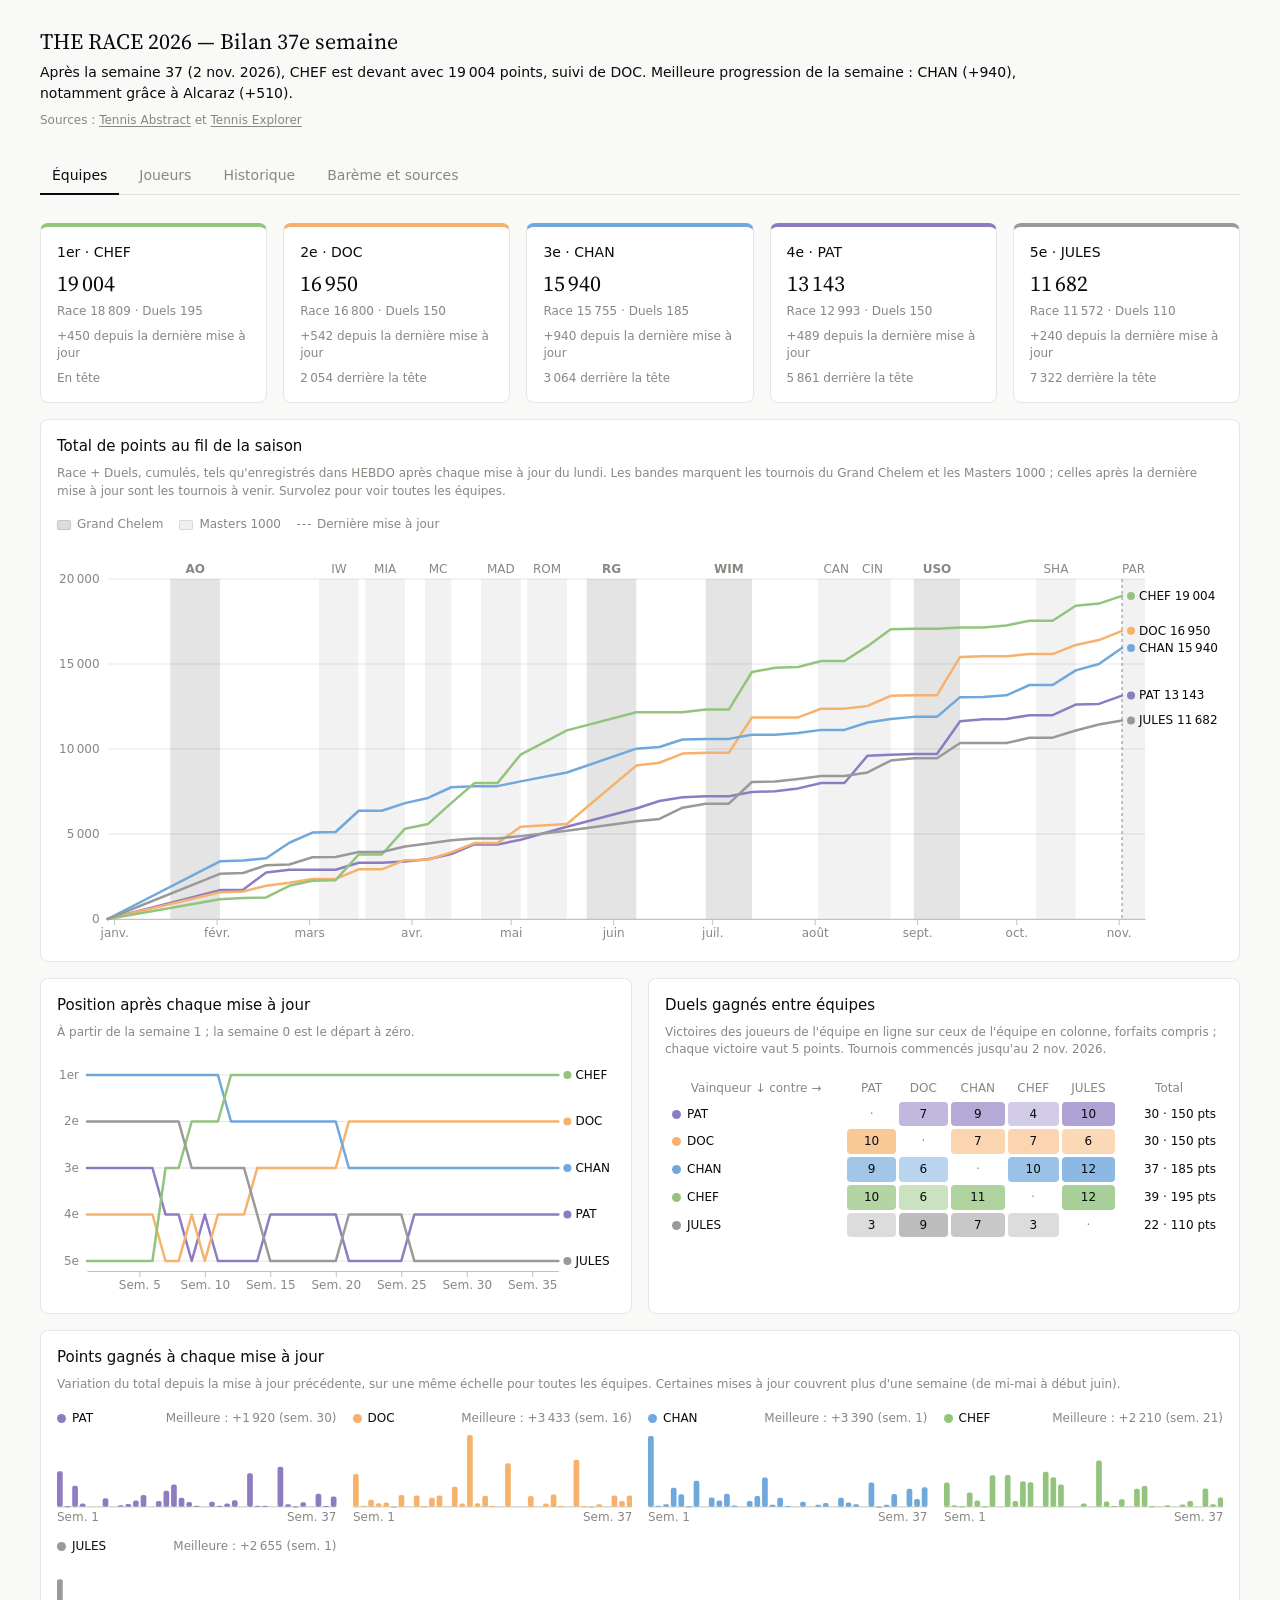
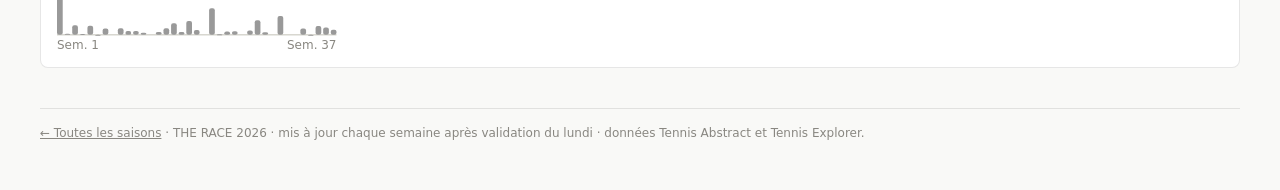
==== commit 7eadc7b1: "dashboard(2026): build week 37 from release 2026-11-02-w37-r1 Incorporates the cleared week-37 data " ====
--- a/2026/index.html
+++ b/2026/index.html
@@ -4,23 +4,23 @@
   <meta charset="utf-8">
   <meta name="viewport" content="width=device-width, initial-scale=1">
   <meta name="robots" content="noindex, nofollow">
-  <meta name="data-version" content="d1cd2b8565df">
-  <title>THE RACE 2026 — Bilan 36e semaine</title>
-  <meta name="description" content="Classement après la semaine 36 (26 octobre 2026) : CHEF en tête avec 18 554 points.">
+  <meta name="data-version" content="6eef7f8c31de">
+  <title>THE RACE 2026 — Bilan 37e semaine</title>
+  <meta name="description" content="Classement après la semaine 37 (2 novembre 2026) : CHEF en tête avec 19 004 points.">
   <meta property="og:type" content="website">
-  <meta property="og:title" content="THE RACE 2026 — Bilan 36e semaine">
-  <meta property="og:description" content="Classement après la semaine 36 (26 octobre 2026) : CHEF en tête avec 18 554 points.">
+  <meta property="og:title" content="THE RACE 2026 — Bilan 37e semaine">
+  <meta property="og:description" content="Classement après la semaine 37 (2 novembre 2026) : CHEF en tête avec 19 004 points.">
   <meta property="og:url" content="https://peozenou.github.io/race/2026/">
-  <meta property="og:image" content="https://peozenou.github.io/race/2026/preview.png?v=d1cd2b8565df">
+  <meta property="og:image" content="https://peozenou.github.io/race/2026/preview.png?v=6eef7f8c31de">
   <meta property="og:image:width" content="1200">
   <meta property="og:image:height" content="630">
   <link rel="icon" href="data:image/svg+xml,%3Csvg xmlns='http://www.w3.org/2000/svg' viewBox='0 0 64 64'%3E%3Ccircle cx='32' cy='32' r='28' fill='%23c8d94a'/%3E%3Cpath d='M10 22c14 6 30 6 44 0M10 42c14-6 30-6 44 0' stroke='%23fff' stroke-width='4' fill='none'/%3E%3C/svg%3E">
   <link rel="preconnect" href="https://fonts.googleapis.com">
   <link rel="preconnect" href="https://fonts.gstatic.com" crossorigin>
   <link rel="stylesheet" href="https://fonts.googleapis.com/css2?family=Source+Serif+4:opsz,wght@8..60,400;8..60,500&display=swap">
-  <link rel="stylesheet" href="assets/theme.css?v=d1cd2b8565df">
+  <link rel="stylesheet" href="assets/theme.css?v=6eef7f8c31de">
   <script src="assets/d3.min.js"></script>
-  <script src="assets/runtime.js?v=d1cd2b8565df"></script>
+  <script src="assets/runtime.js?v=6eef7f8c31de"></script>
 </head>
 <body>
 <main class="site">
@@ -524,7 +524,7 @@
   },
 });
 
-// Approved qualifications shown on the page (release 2026-10-26-w36-r1); the data files are not altered.
+// Approved qualifications shown on the page (release 2026-11-02-w37-r1); the data files are not altered.
 // 'hold': an incoming player's contribution stays at 0 until the transfer entry baseline is established.
 // 'adjust': an approved team adjustment is included in the credited JOUEURS contribution.
 // Each entry applies only while the latest JOUEURS week confirms it (hold: credited 0; adjust: credited differs from raw Race).
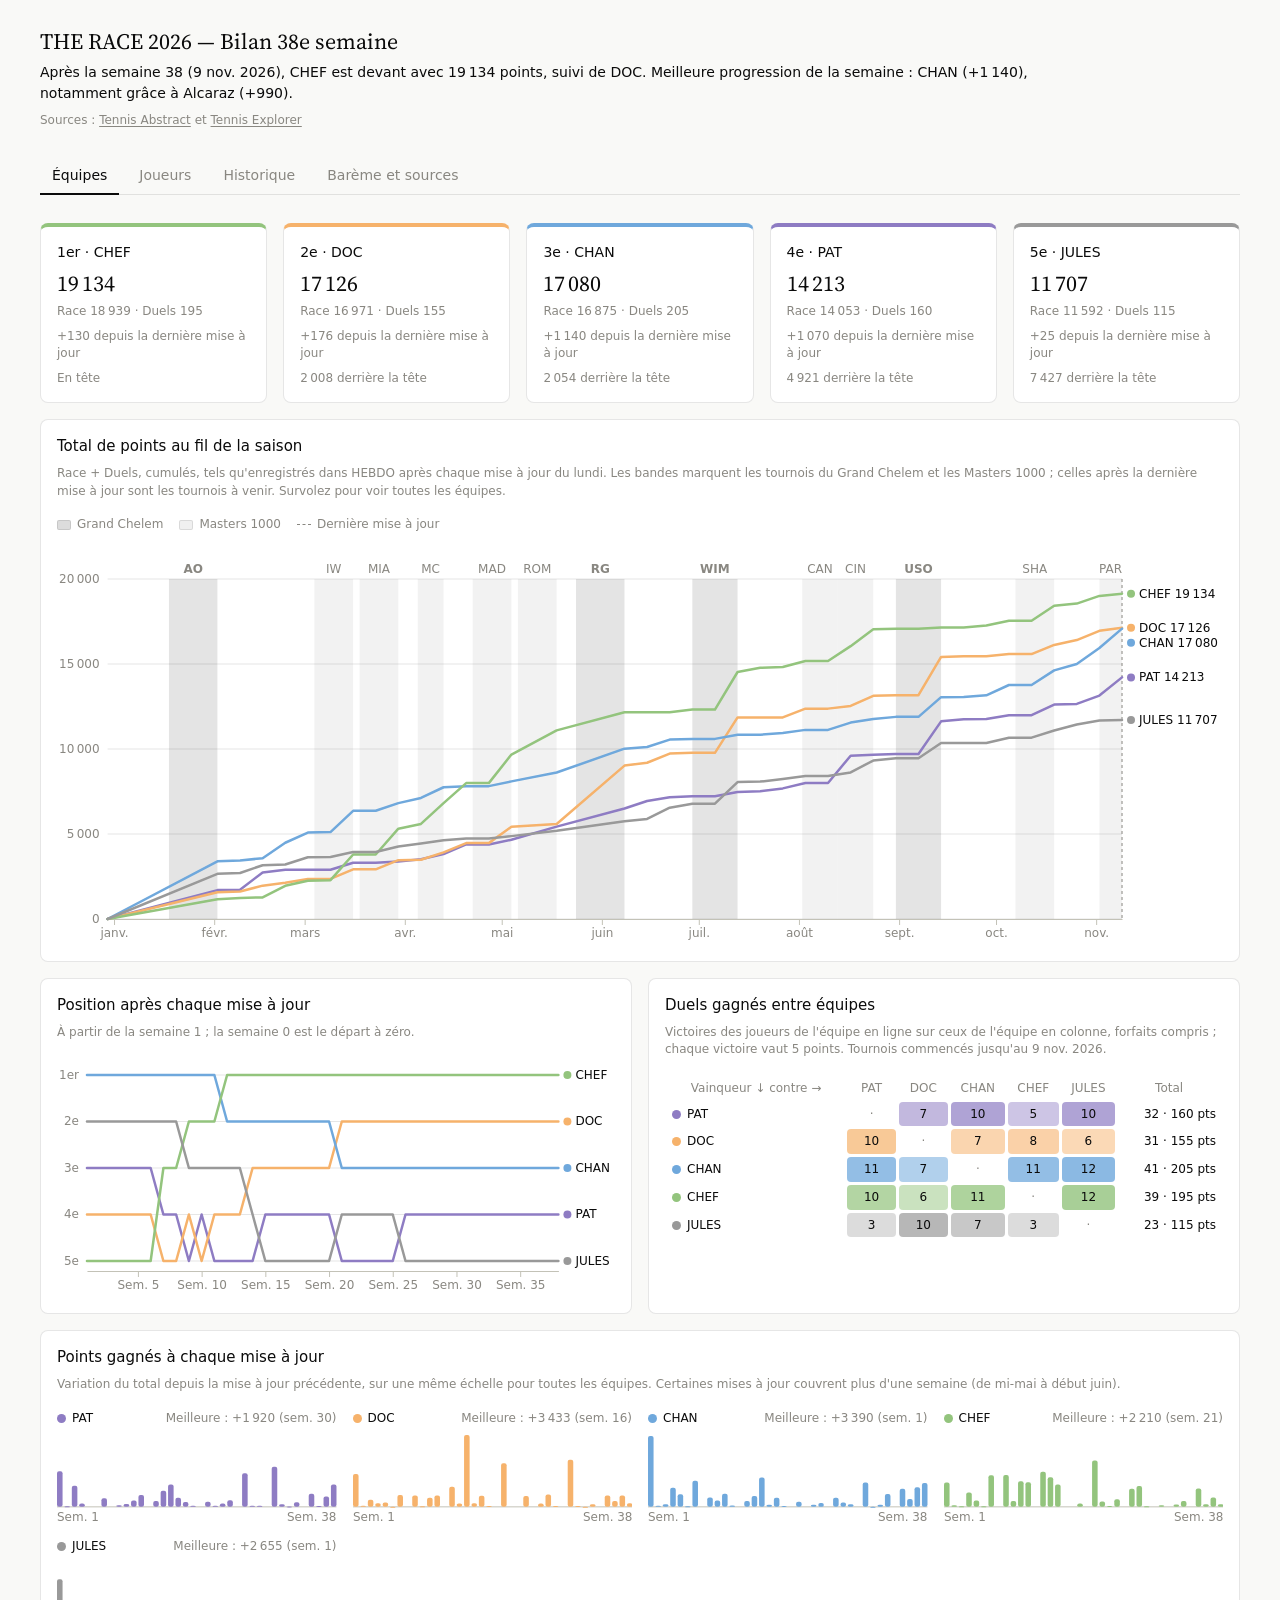
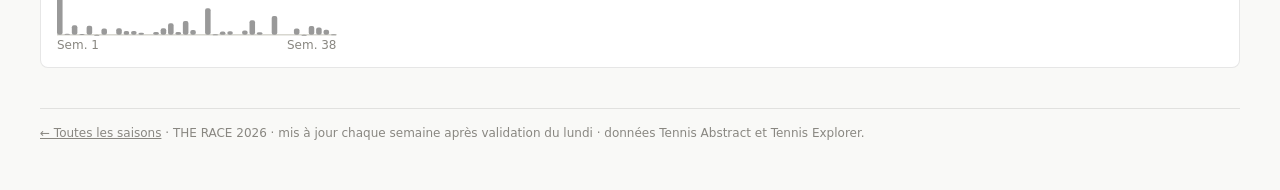
==== commit 28ed160e: "dashboard(2026): build week 38 from release 2026-11-09-w38-r1 Incorporates cleared data commit 80dd9" ====
--- a/2026/index.html
+++ b/2026/index.html
@@ -4,23 +4,23 @@
   <meta charset="utf-8">
   <meta name="viewport" content="width=device-width, initial-scale=1">
   <meta name="robots" content="noindex, nofollow">
-  <meta name="data-version" content="6eef7f8c31de">
-  <title>THE RACE 2026 — Bilan 37e semaine</title>
-  <meta name="description" content="Classement après la semaine 37 (2 novembre 2026) : CHEF en tête avec 19 004 points.">
+  <meta name="data-version" content="a6518298bcdb">
+  <title>THE RACE 2026 — Bilan 38e semaine</title>
+  <meta name="description" content="Classement après la semaine 38 (9 novembre 2026) : CHEF en tête avec 19 134 points.">
   <meta property="og:type" content="website">
-  <meta property="og:title" content="THE RACE 2026 — Bilan 37e semaine">
-  <meta property="og:description" content="Classement après la semaine 37 (2 novembre 2026) : CHEF en tête avec 19 004 points.">
+  <meta property="og:title" content="THE RACE 2026 — Bilan 38e semaine">
+  <meta property="og:description" content="Classement après la semaine 38 (9 novembre 2026) : CHEF en tête avec 19 134 points.">
   <meta property="og:url" content="https://peozenou.github.io/race/2026/">
-  <meta property="og:image" content="https://peozenou.github.io/race/2026/preview.png?v=6eef7f8c31de">
+  <meta property="og:image" content="https://peozenou.github.io/race/2026/preview.png?v=a6518298bcdb">
   <meta property="og:image:width" content="1200">
   <meta property="og:image:height" content="630">
   <link rel="icon" href="data:image/svg+xml,%3Csvg xmlns='http://www.w3.org/2000/svg' viewBox='0 0 64 64'%3E%3Ccircle cx='32' cy='32' r='28' fill='%23c8d94a'/%3E%3Cpath d='M10 22c14 6 30 6 44 0M10 42c14-6 30-6 44 0' stroke='%23fff' stroke-width='4' fill='none'/%3E%3C/svg%3E">
   <link rel="preconnect" href="https://fonts.googleapis.com">
   <link rel="preconnect" href="https://fonts.gstatic.com" crossorigin>
   <link rel="stylesheet" href="https://fonts.googleapis.com/css2?family=Source+Serif+4:opsz,wght@8..60,400;8..60,500&display=swap">
-  <link rel="stylesheet" href="assets/theme.css?v=6eef7f8c31de">
+  <link rel="stylesheet" href="assets/theme.css?v=a6518298bcdb">
   <script src="assets/d3.min.js"></script>
-  <script src="assets/runtime.js?v=6eef7f8c31de"></script>
+  <script src="assets/runtime.js?v=a6518298bcdb"></script>
 </head>
 <body>
 <main class="site">
@@ -54,6 +54,8 @@
 .tr .tr-muted{color:var(--color-fg-muted);font-style:italic}
 .tr .tr-mark{color:var(--color-fg-muted);margin-left:1px;cursor:help}
 .tr .tr-chart{position:relative;min-height:260px}
+.tr .tr-chart-auto{min-height:120px}
+.tr .tr-heat-v{font-size:var(--cds-font-size-caption);pointer-events:none}
 .tr .tr-chart svg,.tr .tr-mult svg{display:block}
 .tr .tr-tick{fill:var(--color-fg-muted);font-size:var(--cds-font-size-caption)}
 .tr .tr-axis .domain{stroke:var(--cds-chart-axis)}
@@ -154,10 +156,10 @@
 .tr .tr-xf-box{position:relative}
 .tr .tr-xf-axis text{font-size:var(--cds-font-size-caption);fill:var(--color-fg-muted)}
 .tr .tr-xf-list{display:flex;flex-direction:column;gap:6px;margin-top:var(--cds-gap-xs)}
-.tr .tr-xf{display:grid;grid-template-columns:5.6rem 4.4rem 1fr;align-items:center;gap:var(--cds-gap-xs);font-size:var(--cds-font-size-caption)}
+.tr .tr-xf{display:grid;grid-template-columns:5.6rem 4.4rem minmax(0,1fr);align-items:center;gap:var(--cds-gap-xs);font-size:var(--cds-font-size-caption)}
 .tr .tr-xf-d{color:var(--color-fg-muted);white-space:nowrap}
 .tr .tr-xf-sw{display:flex;flex-wrap:wrap;align-items:center;gap:4px}
-.tr .tr-xf-p{border-radius:999px;padding:1px 8px;white-space:nowrap;border:1px solid transparent}
+.tr .tr-xf-p{border-radius:9px;padding:1px 8px;max-width:100%;overflow-wrap:anywhere;border:1px solid transparent}
 .tr .tr-xf-a{color:var(--color-fg-muted)}
 .tr .tr-pill{display:inline-flex;align-items:center;gap:4px;border-radius:999px;padding:0 7px;white-space:nowrap}
 .tr .tr-mv.tr-in{color:var(--color-ok);font-weight:var(--cds-font-weight-medium)}
@@ -349,6 +351,26 @@
       <div class="tr-chart dash-skeleton" id="hist-bump" data-source="hist_season_list team_colors"></div>
     </div>
 
+    <div class="tr-grid">
+      <div class="tr-card" id="hist-heat-card">
+        <h2>Part des points, édition par édition</h2>
+        <p class="tr-note">Part de chaque équipe dans le total des points de toutes les équipes, en fin d'édition (2026 : dernière mise à jour). Plus la case est contrastée, plus la part est grande ; ★ : champion. La part compare les éditions malgré le changement de barème et du nombre d'équipes. Survolez une case pour le détail.</p>
+        <div class="tr-chart tr-chart-auto dash-skeleton" id="hist-heat" data-source="hist_season_list team_colors"></div>
+      </div>
+      <div class="tr-card" id="hist-margin-card">
+        <h2>Avance du vainqueur</h2>
+        <p class="tr-note">Écart entre le premier et le deuxième en fin d'édition, en pourcentage du total du deuxième ; 2026 en point creux, à la dernière mise à jour. Survolez une ligne pour les totaux.</p>
+        <div class="tr-chart tr-chart-auto dash-skeleton" id="hist-margin" data-source="hist_season_list team_colors"></div>
+      </div>
+    </div>
+
+    <div class="tr-card" id="hist-lead-card">
+      <h2>En tête, semaine après semaine</h2>
+      <p class="tr-note">Un carré par mise à jour enregistrée, dans l'ordre de la saison, à la couleur de l'équipe alors en tête ; un carré partagé en deux signale une égalité. 2022 n'a gardé que le classement final. Le total compte les mises à jour passées en tête sur toutes les éditions. Survolez un carré pour l'écart avec le deuxième.</p>
+      <div class="tr-legend" id="hist-lead-legend"></div>
+      <div class="tr-chart tr-chart-auto dash-skeleton" id="hist-lead" data-source="hist_hebdo team_weeks team_colors"></div>
+    </div>
+
     <div class="tr-card" id="hist-editions-card">
       <h2>Éditions</h2>
       <p class="tr-note">Cliquer sur chaque édition pour voir les détails.</p>
@@ -524,7 +546,7 @@
   },
 });
 
-// Approved qualifications shown on the page (release 2026-11-02-w37-r1); the data files are not altered.
+// Approved qualifications shown on the page (release 2026-11-09-w38-r1); the data files are not altered.
 // 'hold': an incoming player's contribution stays at 0 until the transfer entry baseline is established.
 // 'adjust': an approved team adjustment is included in the credited JOUEURS contribution.
 // Each entry applies only while the latest JOUEURS week confirms it (hold: credited 0; adjust: credited differs from raw Race).
@@ -1474,6 +1496,140 @@
       .on('pointerleave', () => { rule.style('display', 'none'); TR.hideTip(tip); });
   };
 
+  /* Part des points de chaque équipe à chaque édition (carte de chaleur, une seule teinte neutre) */
+  TR.drawHeat = (el, list, order) => {
+    const W = el.clientWidth; if (!W) return;
+    const seasons = list.map((s) => s.season);
+    const cells = list.flatMap((s) => {
+      const sum = d3.sum(s.standings, (r) => r.total);
+      return s.standings.map((r) => ({ season: s.season, team: r.team, rank: r.rank, total: r.total, share: sum ? r.total / sum : null, n: s.standings.length, live: s.status !== 'complete', scoring: s.scoring }));
+    });
+    const teams = order.filter((t) => cells.some((c) => c.team === t));
+    const head = 22, rowH = 34;
+    const H = head + teams.length * rowH + 2;
+    el.replaceChildren(); el.style.minHeight = H + 'px';
+    const svg = TR.svg(el, W, H, "Part de chaque équipe dans le total des points de toutes les équipes, édition par édition");
+    const lw = TR.textWidth(svg, teams, 'tr-tick') + 10;
+    const x = d3.scaleBand(seasons, [lw, W]);
+    const y = d3.scaleBand(teams, [head, head + teams.length * rowH]);
+    const [lo, hi] = d3.extent(cells, (c) => c.share);
+    const mix = (v) => 6 + 64 * (hi > lo ? (v - lo) / (hi - lo) : 0.5);
+    const cw = x.bandwidth() - 2, ch = y.bandwidth() - 2;
+    svg.append('g').selectAll('text').data(seasons).join('text').attr('class', 'tr-tick').attr('x', (d) => x(d) + x.bandwidth() / 2).attr('y', 12).attr('text-anchor', 'middle')
+      .attr('font-style', (d) => (d === HIST_CURRENT ? 'italic' : null)).text((d) => (x.bandwidth() < 44 ? String(d).slice(2) : d) + (d === HIST_CURRENT ? ' *' : ''));
+    svg.append('g').selectAll('text').data(teams).join('text').attr('class', 'tr-tick').attr('x', 0).attr('y', (d) => y(d) + y.bandwidth() / 2).attr('dy', '0.32em').text((d) => d);
+    const absent = teams.flatMap((t) => seasons.filter((s) => !cells.some((c) => c.team === t && c.season === s)).map((s) => ({ team: t, season: s })));
+    svg.append('g').selectAll('text').data(absent).join('text').attr('class', 'tr-tick').attr('x', (d) => x(d.season) + x.bandwidth() / 2).attr('y', (d) => y(d.team) + y.bandwidth() / 2)
+      .attr('dy', '0.32em').attr('text-anchor', 'middle').text('—');
+    const cell = svg.append('g').selectAll('g').data(cells).join('g').attr('transform', (c) => `translate(${x(c.season) + 1},${y(c.team) + 1})`);
+    cell.append('rect').attr('width', cw).attr('height', ch).attr('rx', 4)
+      .style('fill', (c) => `color-mix(in srgb, var(--color-fg) ${mix(c.share)}%, var(--color-panel))`)
+      .style('stroke', (c) => (c.live ? 'var(--cds-chart-reference)' : null)).attr('stroke-dasharray', (c) => (c.live ? '3 3' : null));
+    const unit = cw < 46 ? '' : ' %';
+    cell.append('text').attr('class', 'tr-heat-v').attr('x', cw / 2).attr('y', ch / 2).attr('dy', '0.32em').attr('text-anchor', 'middle')
+      .style('fill', (c) => (mix(c.share) > 40 ? 'var(--color-panel)' : 'var(--color-fg)'))
+      .text((c) => (c.rank === 1 && !c.live ? '★ ' : '') + Math.round(c.share * 100) + unit);
+    const tip = TR.tip(el);
+    cell.on('pointermove', (ev, c) => {
+      const [bx, by] = d3.pointer(ev, el);
+      TR.showTip(tip, el, bx, by, c.live ? `${c.season} · en cours` : `Édition ${c.season}`,
+        [{ color: TR.color(c.team, order), name: `${c.team} · ${TR.ord(c.rank)} sur ${c.n}`, value: TR.pct(c.share) },
+          { name: c.scoring === 'bareme' ? 'Points au barème' : 'Points', value: TR.fmt(c.total) }]);
+    }).on('pointerleave', () => TR.hideTip(tip));
+  };
+
+  /* Avance du vainqueur sur le deuxième, en % du total du deuxième (sucettes) */
+  TR.drawMargin = (el, list, order) => {
+    const W = el.clientWidth; if (!W) return;
+    const rows = list.filter((s) => s.standings.length > 1).map((s) => {
+      const [a, b] = s.standings;
+      return { season: s.season, a, b, v: b.total ? (a.total - b.total) / b.total : 0, live: s.status !== 'complete', scoring: s.scoring };
+    });
+    const rowH = 30, axisH = 22;
+    const H = rows.length * rowH + axisH + 6;
+    el.replaceChildren(); el.style.minHeight = H + 'px';
+    const svg = TR.svg(el, W, H, "Écart entre le premier et le deuxième de chaque édition, en pourcentage du total du deuxième");
+    const fmtM = (v) => (v < 0.1 ? TR.dec1(v * 100) + ' %' : TR.pct(v));
+    const label = (r) => `${r.a.team} +${fmtM(r.v)}`;
+    const lw = TR.textWidth(svg, rows.map((r) => r.season + ' *'), 'tr-tick') + 10;
+    const rw = TR.textWidth(svg, rows.map(label), 'tr-endlabel') + 14;
+    const x = d3.scaleLinear([0, d3.max(rows, (r) => r.v) || 1], [lw + 6, W - rw]).nice();
+    const y = d3.scaleBand(rows.map((r) => r.season), [6, 6 + rows.length * rowH]);
+    const yc = (r) => y(r.season) + y.bandwidth() / 2;
+    const ticks = x.ticks(Math.max(2, Math.min(5, Math.floor((W - lw - rw) / 70))));
+    svg.append('g').selectAll('line').data(ticks).join('line').attr('class', 'tr-grid-line').attr('x1', x).attr('x2', x).attr('y1', 6).attr('y2', H - axisH);
+    svg.append('g').selectAll('text').data(ticks).join('text').attr('class', 'tr-tick').attr('x', x).attr('y', H - 6).attr('text-anchor', 'middle').text((d) => TR.pct(d));
+    svg.append('g').selectAll('text').data(rows).join('text').attr('class', 'tr-tick').attr('x', 0).attr('y', yc).attr('dy', '0.32em')
+      .attr('font-style', (r) => (r.live ? 'italic' : null)).text((r) => (r.live ? r.season + ' *' : r.season));
+    const g = svg.append('g').selectAll('g').data(rows).join('g');
+    g.append('line').attr('x1', x(0)).attr('x2', (r) => x(r.v)).attr('y1', yc).attr('y2', yc).attr('stroke', 'var(--cds-chart-axis)').attr('stroke-width', 2).attr('stroke-linecap', 'round');
+    g.append('circle').attr('cx', (r) => x(r.v)).attr('cy', yc).attr('r', 6)
+      .attr('fill', (r) => (r.live ? 'var(--color-panel)' : TR.color(r.a.team, order))).attr('stroke', (r) => TR.color(r.a.team, order)).attr('stroke-width', 2);
+    g.append('text').attr('class', 'tr-endlabel').attr('x', (r) => x(r.v) + 12).attr('y', yc).attr('dy', '0.32em').text(label);
+    const tip = TR.tip(el);
+    g.append('rect').attr('x', 0).attr('y', (r) => y(r.season)).attr('width', W).attr('height', y.bandwidth()).attr('fill', 'transparent')
+      .on('pointermove', (ev, r) => {
+        const [bx, by] = d3.pointer(ev, el);
+        const unit = r.scoring === 'bareme' ? 'points au barème' : 'points';
+        TR.showTip(tip, el, bx, by, r.live ? `${r.season} · en cours, semaine ${list.find((s) => s.season === r.season).week}` : `Édition ${r.season}`,
+          [r.a, r.b].map((t) => ({ color: TR.color(t.team, order), name: `${TR.ord(t.rank)} ${t.team}`, value: TR.fmt(t.total) })),
+          `Écart : ${TR.fmt(r.a.total - r.b.total)} ${unit} (+${fmtM(r.v)})`);
+      })
+      .on('pointerleave', () => TR.hideTip(tip));
+  };
+
+  /* Équipe en tête à chaque mise à jour, une rangée de carrés par édition (gaufre chronologique) */
+  TR.drawLead = (el, leg, list, rows, order) => {
+    const W = el.clientWidth; if (!W) return;
+    const by = d3.group(rows.filter((r) => r.week > 0 && r.total !== null), (r) => r.season, (r) => r.week);
+    const strips = list.map((s) => ({
+      season: s.season, live: s.status !== 'complete',
+      weeks: [...(by.get(s.season) || new Map()).entries()].sort((p, q) => p[0] - q[0]).map(([week, rs]) => {
+        const srt = rs.slice().sort((p, q) => q.total - p.total);
+        const top = srt[0].total;
+        return { week, date: srt[0].date, top, lead: srt.filter((r) => r.total === top).map((r) => r.team), next: srt.find((r) => r.total < top) || null };
+      }),
+    }));
+    const count = new Map();
+    strips.forEach((s) => s.weeks.forEach((w) => w.lead.forEach((t) => count.set(t, (count.get(t) || 0) + 1))));
+    leg.replaceChildren(...[...count.entries()].sort((p, q) => q[1] - p[1] || order.indexOf(p[0]) - order.indexOf(q[0])).map(([t, n]) => {
+      const s = document.createElement('span'); s.append(TR.swatch(TR.color(t, order)), TR.text(`${t} : ${n}`)); return s;
+    }));
+    const maxN = d3.max(strips, (s) => s.weeks.length) || 1;
+    const gap = 2;
+    el.replaceChildren();
+    const probe = TR.svg(el, W, 10, '');
+    const lw = TR.textWidth(probe, strips.map((s) => s.season + ' *'), 'tr-tick') + 10;
+    probe.remove();
+    // Squares stay at least 8 px: on a narrow screen an edition wraps onto several lines.
+    const sz = Math.max(8, Math.min(14, Math.floor((W - lw) / maxN) - gap));
+    const cols = Math.max(1, Math.floor((W - lw + gap) / (sz + gap)));
+    const lineH = sz + gap, sep = 8;
+    const tops = []; let H = 0;
+    strips.forEach((s) => { tops.push(H); H += Math.max(1, Math.ceil(s.weeks.length / cols)) * lineH + sep; });
+    el.style.minHeight = H + 'px';
+    const svg = TR.svg(el, W, H, "Équipe en tête à chaque mise à jour, une rangée par édition de THE RACE");
+    const tip = TR.tip(el);
+    strips.forEach((s, i) => {
+      const y0 = tops[i] + sep / 2;
+      svg.append('text').attr('class', 'tr-tick').attr('x', 0).attr('y', y0 + sz / 2).attr('dy', '0.32em').attr('font-style', s.live ? 'italic' : null).text(s.live ? s.season + ' *' : s.season);
+      if (!s.weeks.length) { svg.append('text').attr('class', 'tr-tick').attr('x', lw).attr('y', y0 + sz / 2).attr('dy', '0.32em').text('classement final seulement'); return; }
+      const sq = svg.append('g').selectAll('g').data(s.weeks).join('g').attr('transform', (w, k) => `translate(${lw + (k % cols) * lineH},${y0 + Math.floor(k / cols) * lineH})`);
+      sq.each(function (w) {
+        const part = sz / w.lead.length;
+        w.lead.forEach((t, k) => d3.select(this).append('rect').attr('x', k * part).attr('width', part).attr('height', sz).attr('rx', w.lead.length > 1 ? 0 : Math.min(2, sz / 4)).attr('fill', TR.color(t, order)));
+      });
+      sq.append('rect').attr('x', -gap / 2).attr('y', -gap / 2).attr('width', lineH).attr('height', lineH).attr('fill', 'transparent')
+        .on('pointermove', (ev, w) => {
+          const [bx, by2] = d3.pointer(ev, el);
+          TR.showTip(tip, el, bx, by2, `${s.season} · semaine ${w.week} (${TR.date(w.date)})`,
+            w.lead.map((t) => ({ color: TR.color(t, order), name: w.lead.length > 1 ? `${t} (à égalité)` : `${t} en tête`, value: TR.fmt(w.top) })),
+            w.next ? `Avance : ${TR.fmt(w.top - w.next.total)} sur ${w.next.team}` : null);
+        })
+        .on('pointerleave', () => TR.hideTip(tip));
+    });
+  };
+
   /* Une carte par édition */
   TR.drawEditions = (el, list, order, pick, bests) => {
     el.replaceChildren(...list.map((s) => {
@@ -2027,7 +2183,7 @@
 
   const drawHistory = (order) => {
     const st = TR.state('hist_season_list', 'hist_honours');
-    const boxes = [$('hist-bump'), $('hist-rosters')];
+    const boxes = [$('hist-bump'), $('hist-heat'), $('hist-margin'), $('hist-lead'), $('hist-rosters')];
     if (st !== 'ok') {
       if (st === 'error') { boxes.forEach(TR.fail); } else boxes.forEach(TR.wait);
       return;
@@ -2061,6 +2217,22 @@
     // Classement final de chaque édition
     TR.ready($('hist-bump'));
     TR.drawBump($('hist-bump'), list, teams);
+
+    // Part des points, avance du vainqueur, équipe en tête à chaque mise à jour (2026 : données de la saison)
+    TR.ready($('hist-heat'));
+    TR.drawHeat($('hist-heat'), list, teams);
+    TR.ready($('hist-margin'));
+    TR.drawMargin($('hist-margin'), list, teams);
+    const lh = dash.data('hist_hebdo'), lw = dash.data('team_weeks');
+    if (lh.status === 'error' || lw.status === 'error') TR.fail($('hist-lead'));
+    else if (lh.status === 'ok' && lw.status === 'ok') {
+      const leadRows = [
+        ...lh.data.filter((r) => r.season < HIST_CURRENT && r.week !== null).map((r) => ({ season: r.season, week: r.week, date: r.date, team: r.team, total: r.total })),
+        ...lw.data.map((r) => ({ season: HIST_CURRENT, week: r.week, date: r.date, team: r.team, total: r.total })),
+      ];
+      TR.ready($('hist-lead'));
+      TR.drawLead($('hist-lead'), $('hist-lead-legend'), list, leadRows, teams);
+    }
 
     // Éditions
     // Best player of each edition's champion (leader for the current edition)
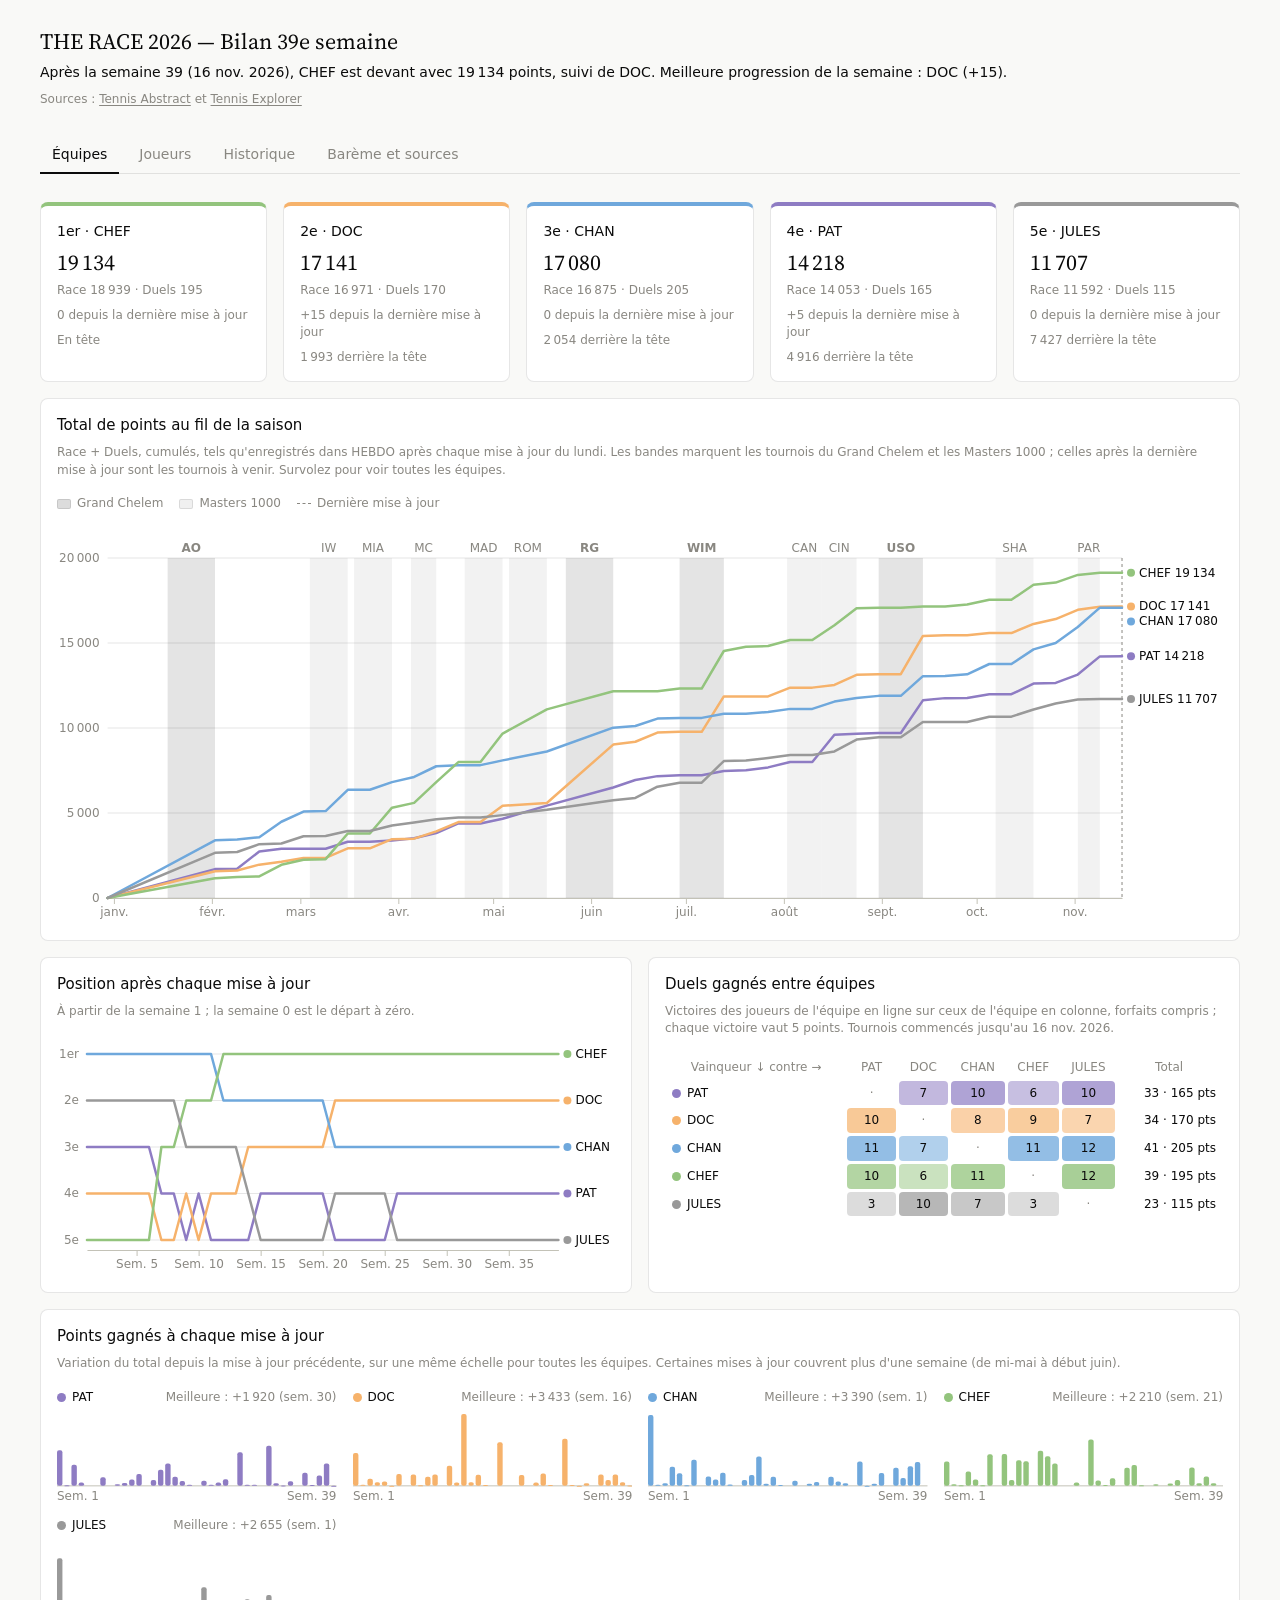
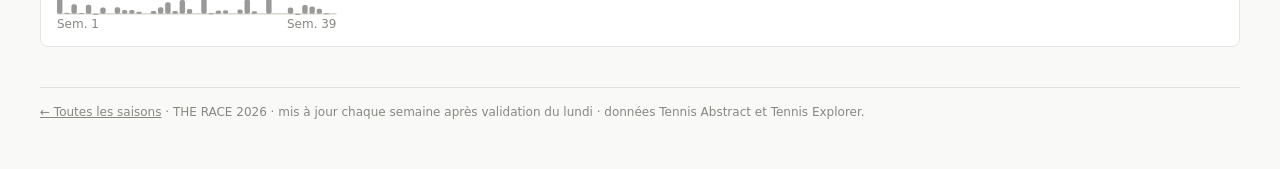
==== commit 7c31bddb: "dashboard(2026): build week 39 from release 2026-11-16-w39-r1 Incorporates approved data commit 10ef" ====
--- a/2026/index.html
+++ b/2026/index.html
@@ -4,23 +4,23 @@
   <meta charset="utf-8">
   <meta name="viewport" content="width=device-width, initial-scale=1">
   <meta name="robots" content="noindex, nofollow">
-  <meta name="data-version" content="a6518298bcdb">
-  <title>THE RACE 2026 — Bilan 38e semaine</title>
-  <meta name="description" content="Classement après la semaine 38 (9 novembre 2026) : CHEF en tête avec 19 134 points.">
+  <meta name="data-version" content="03791704d6b6">
+  <title>THE RACE 2026 — Bilan 39e semaine</title>
+  <meta name="description" content="Classement après la semaine 39 (16 novembre 2026) : CHEF en tête avec 19 134 points.">
   <meta property="og:type" content="website">
-  <meta property="og:title" content="THE RACE 2026 — Bilan 38e semaine">
-  <meta property="og:description" content="Classement après la semaine 38 (9 novembre 2026) : CHEF en tête avec 19 134 points.">
+  <meta property="og:title" content="THE RACE 2026 — Bilan 39e semaine">
+  <meta property="og:description" content="Classement après la semaine 39 (16 novembre 2026) : CHEF en tête avec 19 134 points.">
   <meta property="og:url" content="https://peozenou.github.io/race/2026/">
-  <meta property="og:image" content="https://peozenou.github.io/race/2026/preview.png?v=a6518298bcdb">
+  <meta property="og:image" content="https://peozenou.github.io/race/2026/preview.png?v=03791704d6b6">
   <meta property="og:image:width" content="1200">
   <meta property="og:image:height" content="630">
   <link rel="icon" href="data:image/svg+xml,%3Csvg xmlns='http://www.w3.org/2000/svg' viewBox='0 0 64 64'%3E%3Ccircle cx='32' cy='32' r='28' fill='%23c8d94a'/%3E%3Cpath d='M10 22c14 6 30 6 44 0M10 42c14-6 30-6 44 0' stroke='%23fff' stroke-width='4' fill='none'/%3E%3C/svg%3E">
   <link rel="preconnect" href="https://fonts.googleapis.com">
   <link rel="preconnect" href="https://fonts.gstatic.com" crossorigin>
   <link rel="stylesheet" href="https://fonts.googleapis.com/css2?family=Source+Serif+4:opsz,wght@8..60,400;8..60,500&display=swap">
-  <link rel="stylesheet" href="assets/theme.css?v=a6518298bcdb">
+  <link rel="stylesheet" href="assets/theme.css?v=03791704d6b6">
   <script src="assets/d3.min.js"></script>
-  <script src="assets/runtime.js?v=a6518298bcdb"></script>
+  <script src="assets/runtime.js?v=03791704d6b6"></script>
 </head>
 <body>
 <main class="site">
@@ -667,7 +667,7 @@
 dash.calc('player_levels', {
   inputs: ['matches'],
   title: 'Bilan par catégorie de tournoi',
-  description: "Victoires et défaites par joueur et par catégorie de tournoi (Grand Chelem, Masters 1000, ATP 500/250, compétitions par équipes, qualifications, Challenger, ITF), hors forfaits.",
+  description: "Victoires et défaites par joueur et par catégorie de tournoi (Grand Chelem, Finales ATP, Masters 1000, ATP 500/250, compétitions par équipes, qualifications, Challenger, ITF), hors forfaits.",
   fn: (matches) => {
     const by = new Map();
     matches.forEach((m) => {
@@ -2047,7 +2047,7 @@
     drawDetail(sel, ps, ord);
   };
 
-  const LEVELS = ['Grand Chelem', 'Masters 1000', 'ATP 500/250', 'Compétition par équipes', 'Qualifications', 'Challenger', 'ITF'];
+  const LEVELS = ['Grand Chelem', 'Finales ATP', 'Masters 1000', 'ATP 500/250', 'Compétition par équipes', 'Qualifications', 'Challenger', 'ITF'];
   const ROUNDS = { F: 9, '1/2': 8, '1/4': 7, Poule: 6.5, '1/8': 6, '1/16': 5, '1/32': 4, '1/64': 3, Q3: 2, Q2: 1, Q1: 0 };
 
   const drawDetail = (name, ps, order) => {
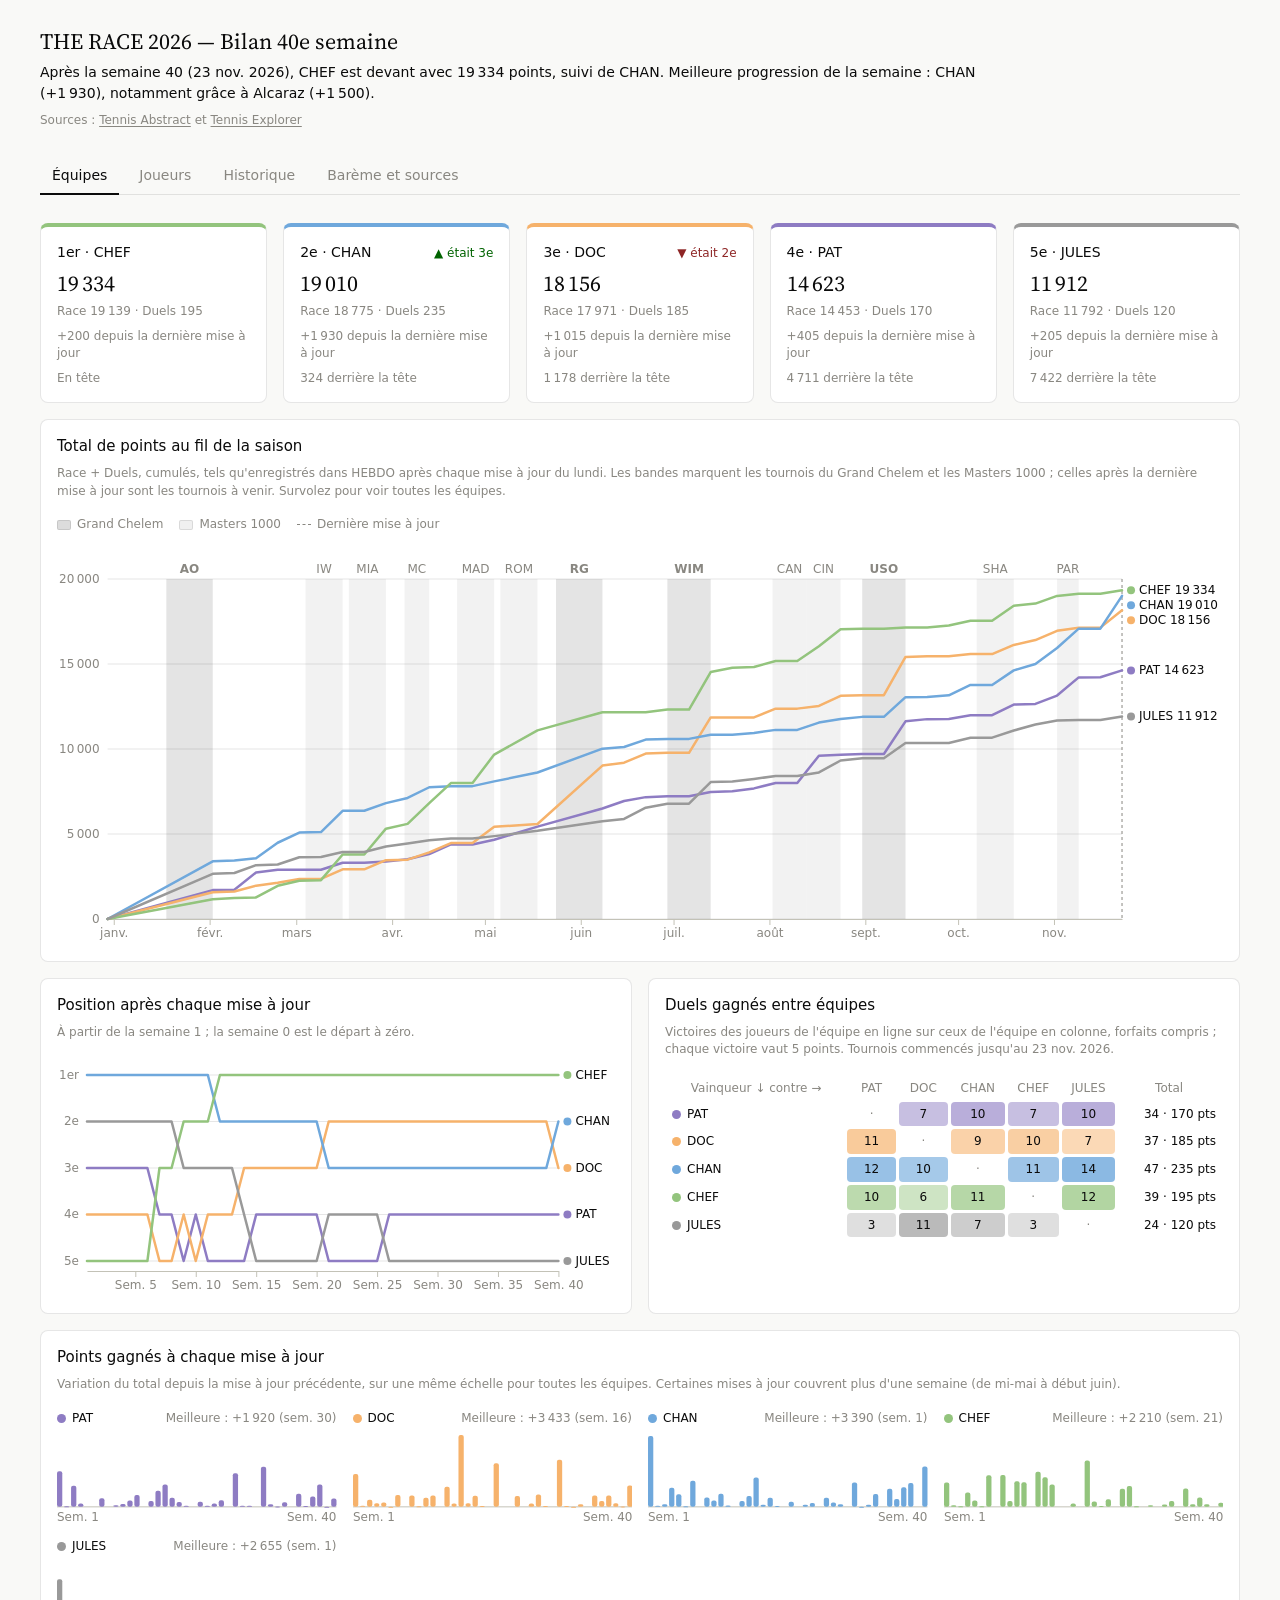
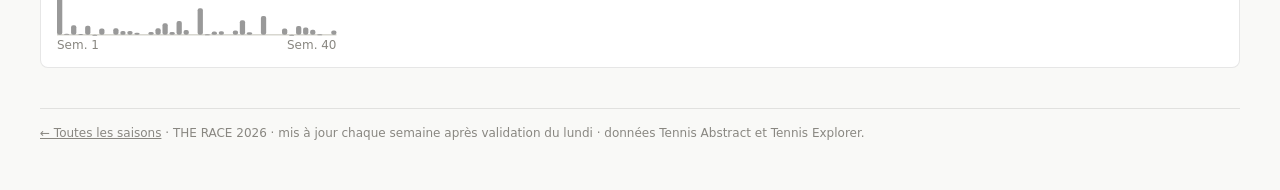
==== commit e02e1cb6: "dashboard(2026): build week 40 from release 2026-11-23-w40-r2 Rebuilds 2026/index.html with python3 " ====
--- a/2026/index.html
+++ b/2026/index.html
@@ -4,23 +4,23 @@
   <meta charset="utf-8">
   <meta name="viewport" content="width=device-width, initial-scale=1">
   <meta name="robots" content="noindex, nofollow">
-  <meta name="data-version" content="03791704d6b6">
-  <title>THE RACE 2026 — Bilan 39e semaine</title>
-  <meta name="description" content="Classement après la semaine 39 (16 novembre 2026) : CHEF en tête avec 19 134 points.">
+  <meta name="data-version" content="bb024041c6c2">
+  <title>THE RACE 2026 — Bilan 40e semaine</title>
+  <meta name="description" content="Classement après la semaine 40 (23 novembre 2026) : CHEF en tête avec 19 334 points.">
   <meta property="og:type" content="website">
-  <meta property="og:title" content="THE RACE 2026 — Bilan 39e semaine">
-  <meta property="og:description" content="Classement après la semaine 39 (16 novembre 2026) : CHEF en tête avec 19 134 points.">
+  <meta property="og:title" content="THE RACE 2026 — Bilan 40e semaine">
+  <meta property="og:description" content="Classement après la semaine 40 (23 novembre 2026) : CHEF en tête avec 19 334 points.">
   <meta property="og:url" content="https://peozenou.github.io/race/2026/">
-  <meta property="og:image" content="https://peozenou.github.io/race/2026/preview.png?v=03791704d6b6">
+  <meta property="og:image" content="https://peozenou.github.io/race/2026/preview.png?v=bb024041c6c2">
   <meta property="og:image:width" content="1200">
   <meta property="og:image:height" content="630">
   <link rel="icon" href="data:image/svg+xml,%3Csvg xmlns='http://www.w3.org/2000/svg' viewBox='0 0 64 64'%3E%3Ccircle cx='32' cy='32' r='28' fill='%23c8d94a'/%3E%3Cpath d='M10 22c14 6 30 6 44 0M10 42c14-6 30-6 44 0' stroke='%23fff' stroke-width='4' fill='none'/%3E%3C/svg%3E">
   <link rel="preconnect" href="https://fonts.googleapis.com">
   <link rel="preconnect" href="https://fonts.gstatic.com" crossorigin>
   <link rel="stylesheet" href="https://fonts.googleapis.com/css2?family=Source+Serif+4:opsz,wght@8..60,400;8..60,500&display=swap">
-  <link rel="stylesheet" href="assets/theme.css?v=03791704d6b6">
+  <link rel="stylesheet" href="assets/theme.css?v=bb024041c6c2">
   <script src="assets/d3.min.js"></script>
-  <script src="assets/runtime.js?v=03791704d6b6"></script>
+  <script src="assets/runtime.js?v=bb024041c6c2"></script>
 </head>
 <body>
 <main class="site">
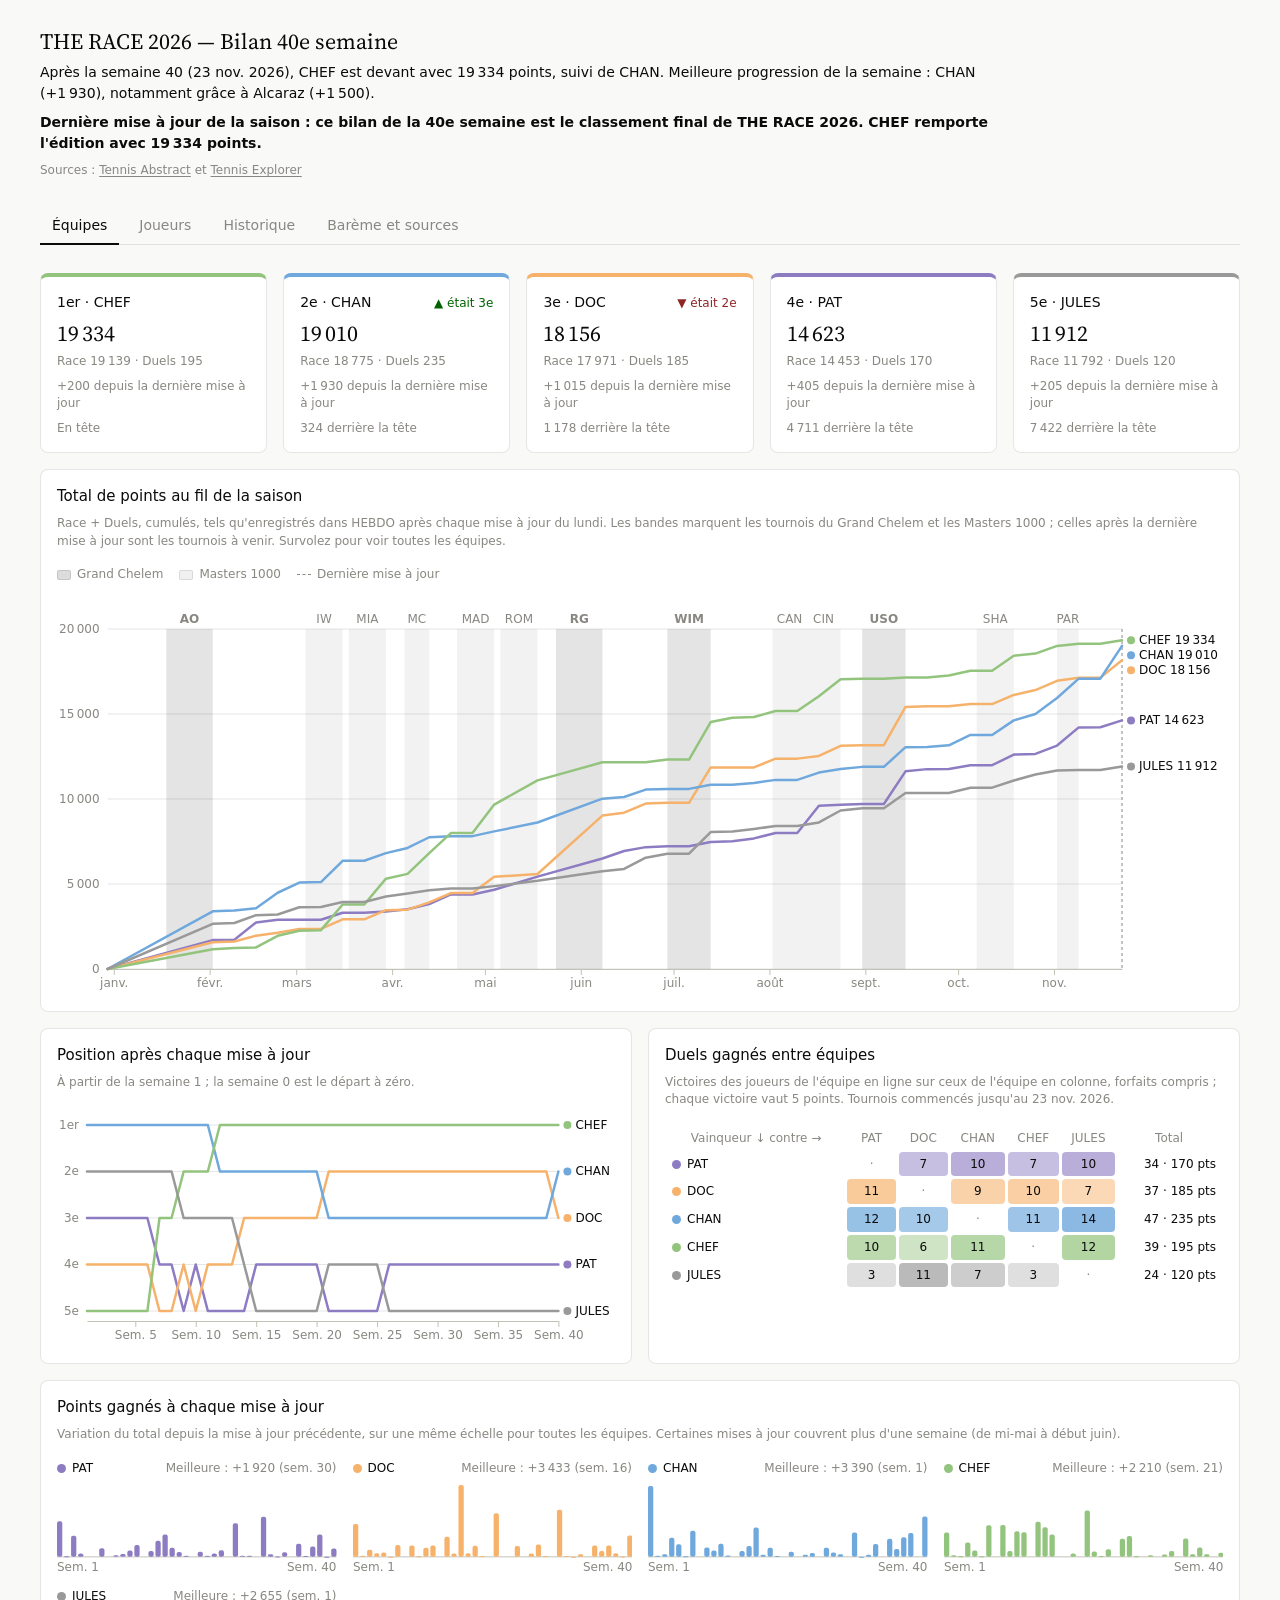
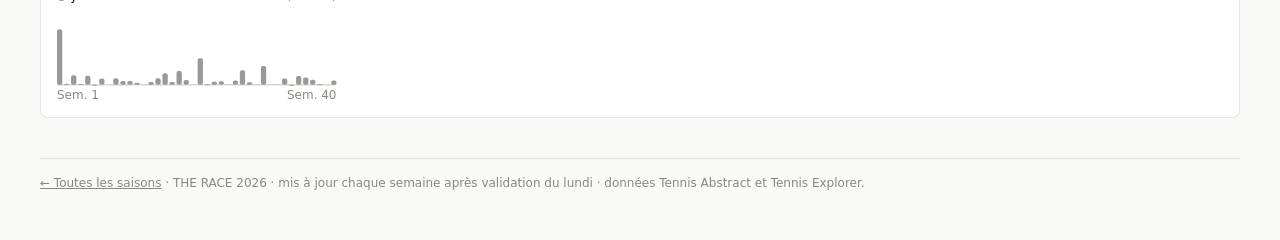
==== commit def6e092: "dashboard(2026): mark week 40 as the last update of the season At Patrick's request (23 Nov 2026), t" ====
--- a/2026/index.html
+++ b/2026/index.html
@@ -4,23 +4,23 @@
   <meta charset="utf-8">
   <meta name="viewport" content="width=device-width, initial-scale=1">
   <meta name="robots" content="noindex, nofollow">
-  <meta name="data-version" content="bb024041c6c2">
+  <meta name="data-version" content="fed23d76429e">
   <title>THE RACE 2026 — Bilan 40e semaine</title>
   <meta name="description" content="Classement après la semaine 40 (23 novembre 2026) : CHEF en tête avec 19 334 points.">
   <meta property="og:type" content="website">
   <meta property="og:title" content="THE RACE 2026 — Bilan 40e semaine">
   <meta property="og:description" content="Classement après la semaine 40 (23 novembre 2026) : CHEF en tête avec 19 334 points.">
   <meta property="og:url" content="https://peozenou.github.io/race/2026/">
-  <meta property="og:image" content="https://peozenou.github.io/race/2026/preview.png?v=bb024041c6c2">
+  <meta property="og:image" content="https://peozenou.github.io/race/2026/preview.png?v=fed23d76429e">
   <meta property="og:image:width" content="1200">
   <meta property="og:image:height" content="630">
   <link rel="icon" href="data:image/svg+xml,%3Csvg xmlns='http://www.w3.org/2000/svg' viewBox='0 0 64 64'%3E%3Ccircle cx='32' cy='32' r='28' fill='%23c8d94a'/%3E%3Cpath d='M10 22c14 6 30 6 44 0M10 42c14-6 30-6 44 0' stroke='%23fff' stroke-width='4' fill='none'/%3E%3C/svg%3E">
   <link rel="preconnect" href="https://fonts.googleapis.com">
   <link rel="preconnect" href="https://fonts.gstatic.com" crossorigin>
   <link rel="stylesheet" href="https://fonts.googleapis.com/css2?family=Source+Serif+4:opsz,wght@8..60,400;8..60,500&display=swap">
-  <link rel="stylesheet" href="assets/theme.css?v=bb024041c6c2">
+  <link rel="stylesheet" href="assets/theme.css?v=fed23d76429e">
   <script src="assets/d3.min.js"></script>
-  <script src="assets/runtime.js?v=bb024041c6c2"></script>
+  <script src="assets/runtime.js?v=fed23d76429e"></script>
 </head>
 <body>
 <main class="site">
@@ -33,6 +33,7 @@
 .tr .tr-take{margin:var(--cds-gap-xs) 0 0;max-width:62rem;line-height:1.5}
 .tr .tr-note{font-size:var(--cds-font-size-caption);color:var(--color-fg-muted);margin:var(--cds-gap-xs) 0 var(--cds-gap-md);line-height:1.45}
 .tr .tr-head-note{margin-bottom:0}
+.tr .tr-final{margin:var(--cds-gap-xs) 0 0;max-width:62rem;line-height:1.5;font-weight:600}
 .tr .tr-head-note a{color:inherit;text-decoration:underline;text-underline-offset:2px}
 .tr .tr-head-note a:hover{color:var(--color-fg)}
 .tr .tr-tabs{display:flex;gap:var(--cds-gap-xs);border-bottom:1px solid var(--color-border-line);flex-wrap:wrap}
@@ -188,6 +189,7 @@
   <header id="overview">
     <h1 id="head-title" data-source="standings" data-field="week" data-row="0">THE RACE 2026</h1>
     <p class="tr-take" id="takeaway"><span class="dash-skeleton">—</span></p>
+    <p class="tr-final" id="season-final" hidden></p>
     <p class="tr-note tr-head-note">Sources : <a href="https://www.tennisabstract.com/" target="_blank" rel="noopener">Tennis Abstract</a> et <a href="https://www.tennisexplorer.com/" target="_blank" rel="noopener">Tennis Explorer</a></p>
   </header>
 
@@ -1891,6 +1893,7 @@
   };
   const enc = (s) => encodeURIComponent(String(s));
 
+  const SEASON_FINAL_WEEK = 40; // last competition week of the 2026 season
   const drawHeader = () => {
     const el = $('takeaway');
     const st = TR.state('standings');
@@ -1899,6 +1902,12 @@
     if (!rows.length) return;
     const lead = rows[0], second = rows[1];
     $('head-title').textContent = `THE RACE 2026 — Bilan ${lead.week}e semaine`;
+    // Season close (Patrick, 23 Nov 2026): week 40 is the last update of THE RACE 2026.
+    const fin = $('season-final');
+    if (lead.week >= SEASON_FINAL_WEEK) {
+      fin.replaceChildren(TR.text(`Dernière mise à jour de la saison : ce bilan de la ${lead.week}e semaine est le classement final de THE RACE 2026. ${lead.team} remporte l'édition avec `), TR.span(TR.fmt(lead.total), 'standings', 'total', { team: lead.team }), TR.text(' points.'));
+      fin.hidden = false;
+    } else { fin.hidden = true; }
     el.replaceChildren(TR.text('Après la semaine '), TR.span(String(lead.week), 'standings', 'week', { team: lead.team }), TR.text(` (${TR.dateY(lead.date)}), ${lead.team} est devant avec `), TR.span(TR.fmt(lead.total), 'standings', 'total', { team: lead.team }), TR.text(' points'));
     el.append(TR.text(second ? `, suivi de ${second.team}.` : '.'));
     const best = rows.filter((r) => r.change !== null).reduce((a, b) => (!a || b.change > a.change ? b : a), null);
